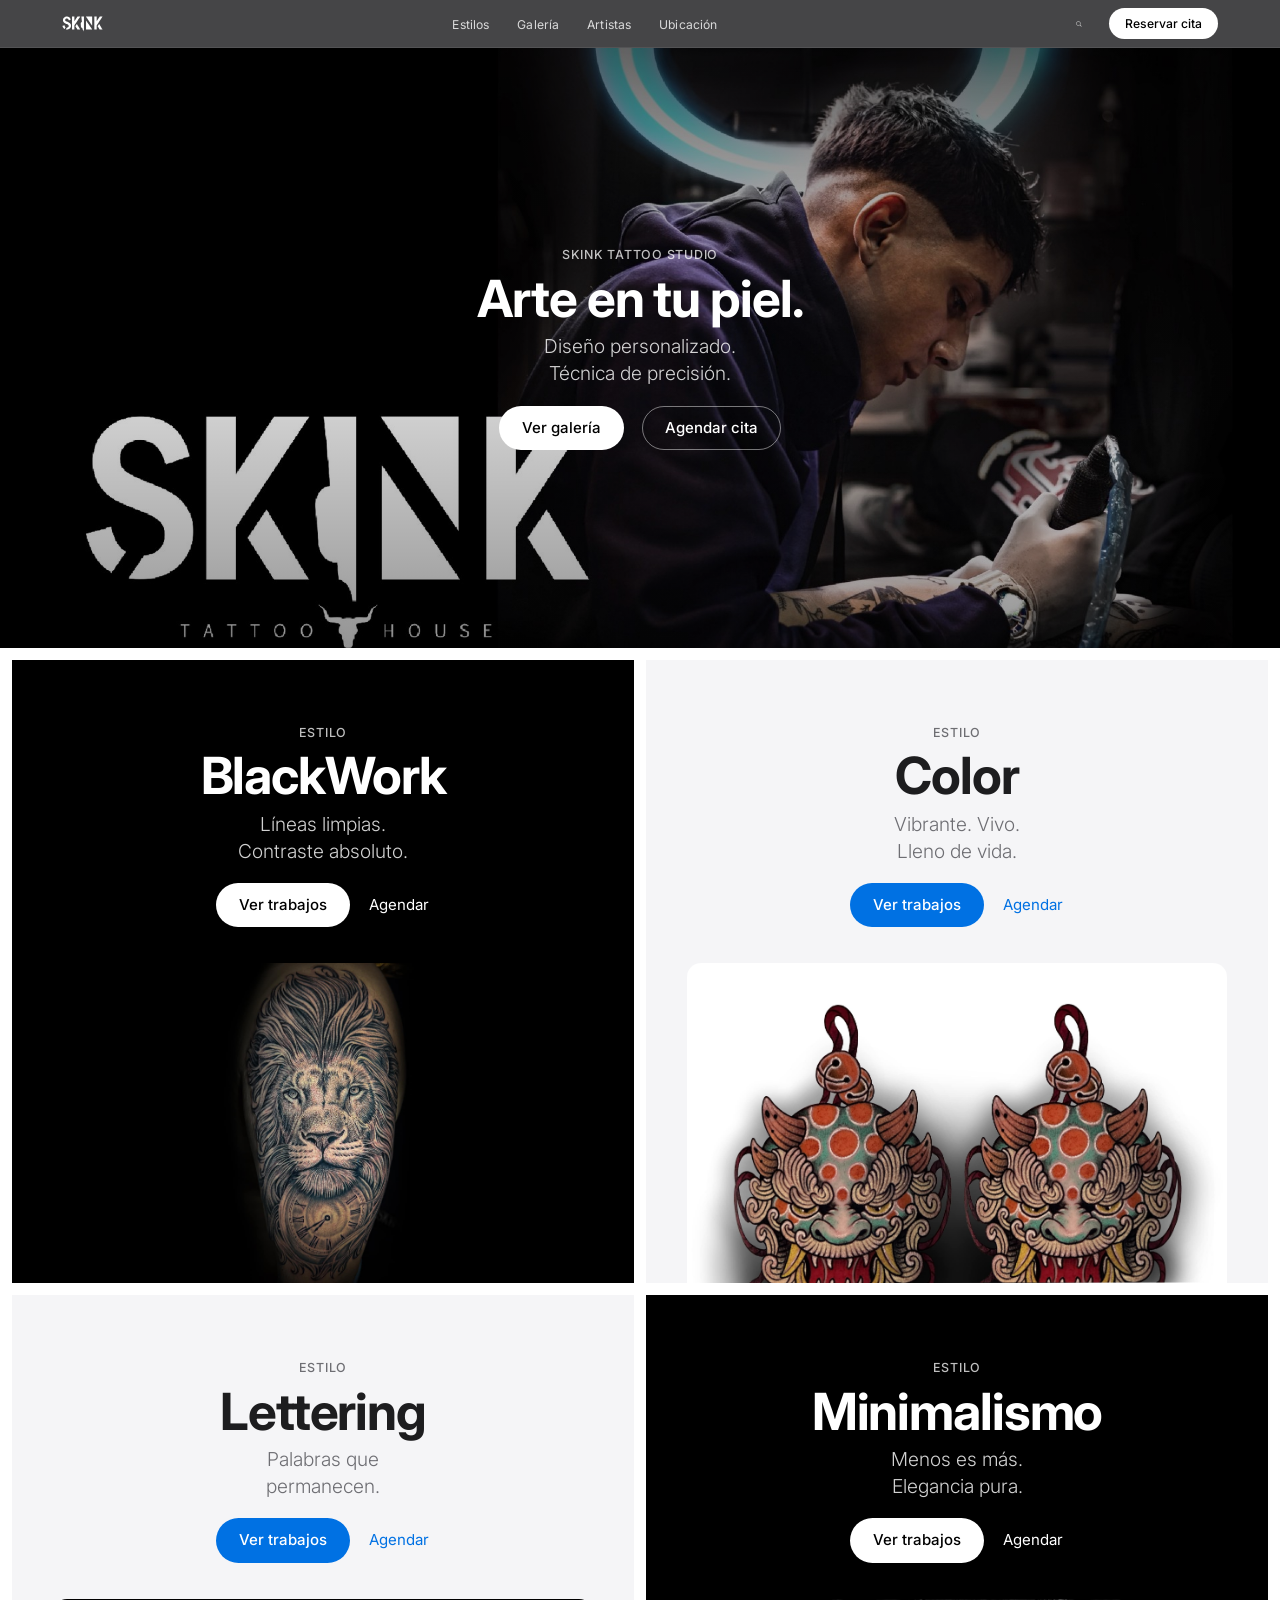
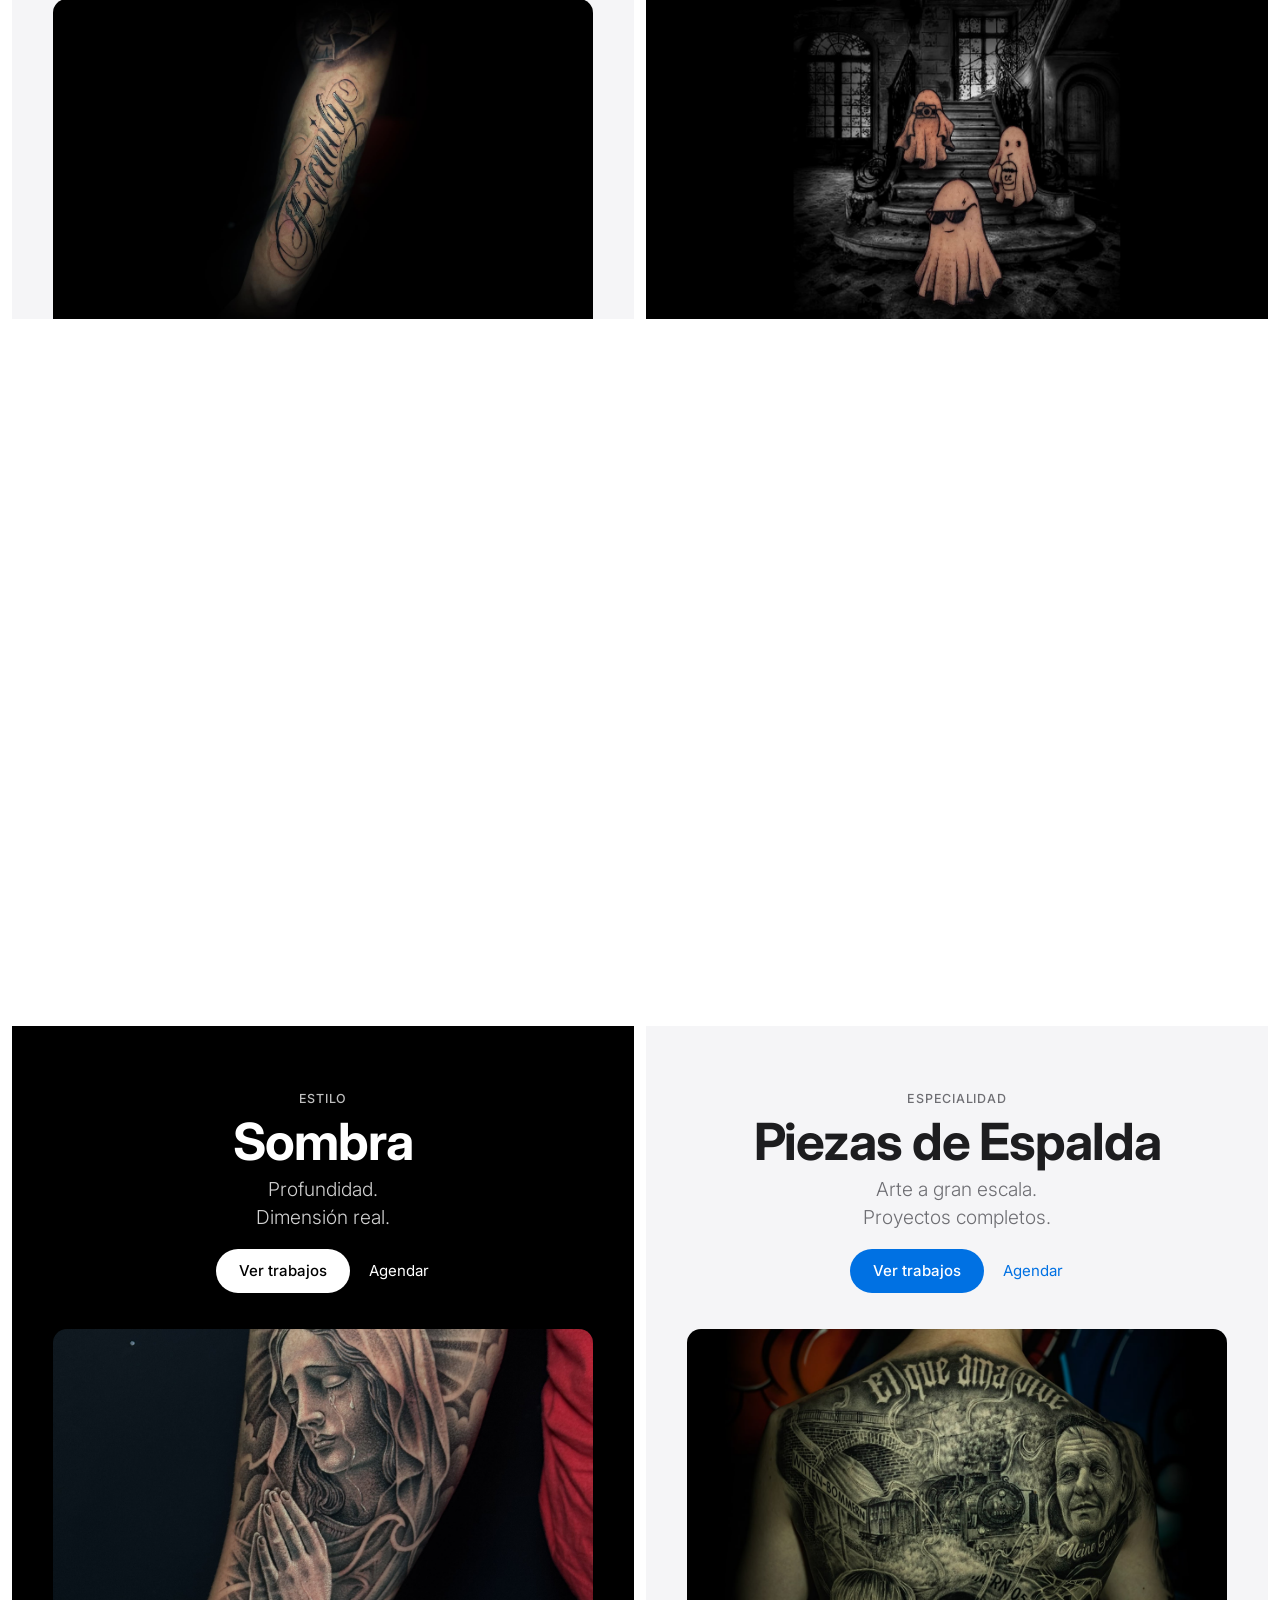
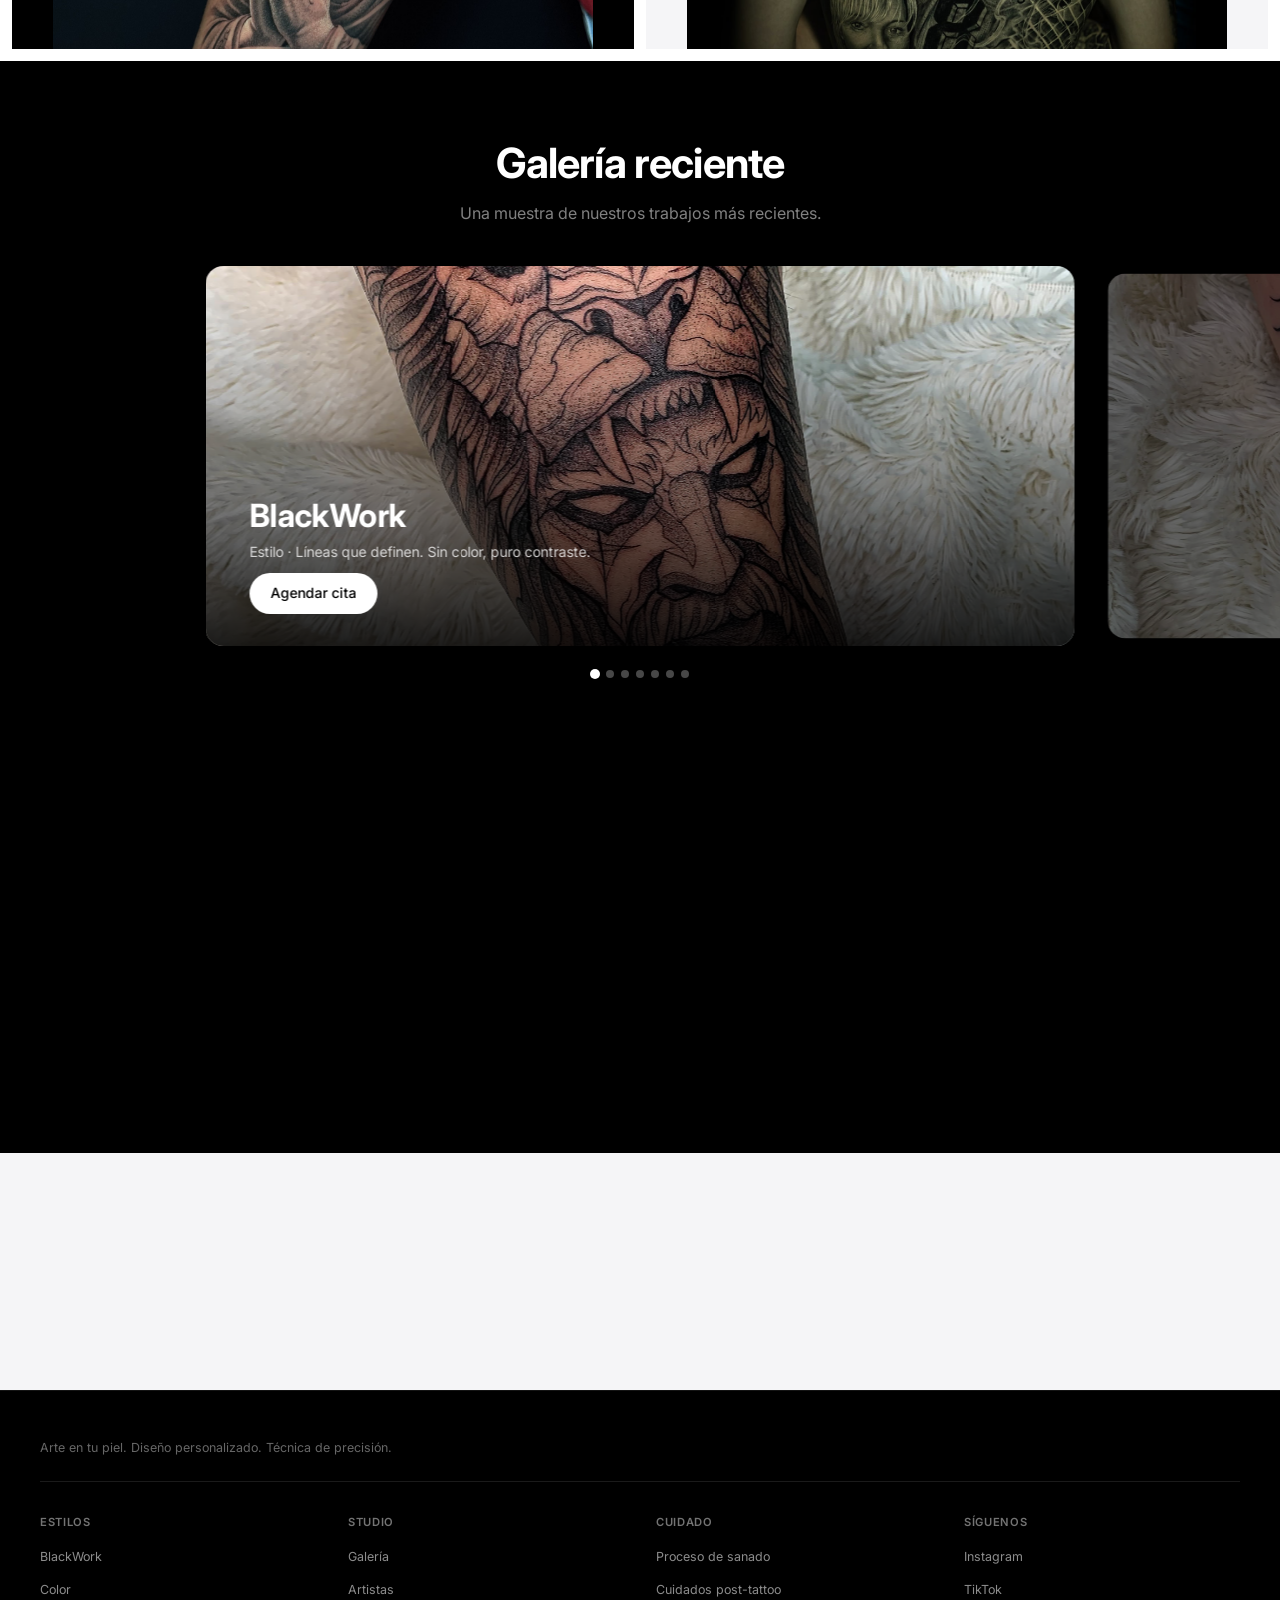
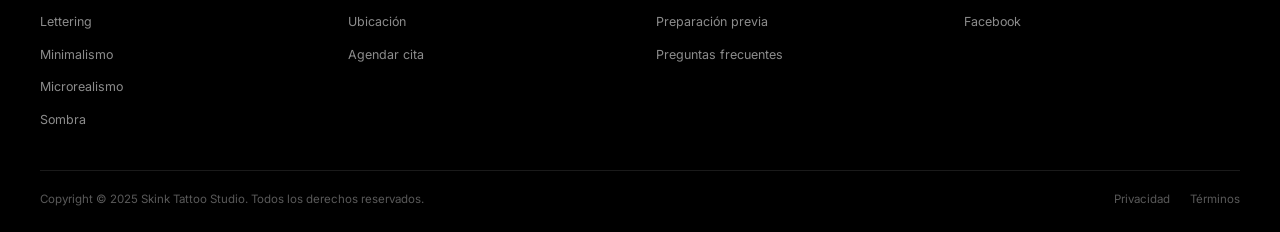
==== index.html @ 7a6cd3a2 "a" ====
<!DOCTYPE html>
<html lang="es">

<head>
  <meta charset="UTF-8">
  <meta name="viewport" content="width=device-width, initial-scale=1.0">
  <title>Skink Tattoo Studio</title>
  <link rel="stylesheet" href="styles.css">
  <link rel="preconnect" href="https://fonts.googleapis.com">
  <link rel="preconnect" href="https://fonts.gstatic.com" crossorigin>
  <link href="https://fonts.googleapis.com/css2?family=Inter:wght@300;400;500;600;700&display=swap" rel="stylesheet">
  <script src="https://identity.netlify.com/v1/netlify-identity-widget.js"></script>
</head>

<body>

  <!-- NAVBAR -->
  <nav class="navbar" id="navbar">
    <div class="nav-container">
      <a href="#" class="nav-logo">
        <img src="../resources/icons/skink-logo-nav-bar.svg" alt="Skink" class="logo-svg">
      </a>
      <ul class="nav-links">
        <li><a href="#estilos">Estilos</a></li>
        <li><a href="#galeria">Galería</a></li>
        <li><a href="#artistas">Artistas</a></li>
        <li><a href="#contacto">Ubicación</a></li>
      </ul>
      <div class="nav-actions">
        <button class="nav-icon-btn" aria-label="Buscar">
          <img src="../resources/icons/search.svg" alt="" class="nav-icon">
        </button>
        <a href="#reservar" class="nav-cta-btn">Reservar cita</a>
      </div>
      <button class="hamburger" id="hamburger" aria-label="Menú" aria-expanded="false">
        <span></span>
        <span></span>
        <span></span>
      </button>
    </div>
    <div class="nav-mobile" id="nav-mobile" aria-hidden="true">
      <ul>
        <li><a href="#estilos">Estilos</a></li>
        <li><a href="#galeria">Galería</a></li>
        <li><a href="#artistas">Artistas</a></li>
        <li><a href="#contacto">Ubicación</a></li>
        <li><a href="#reservar">Reservar cita</a></li>
      </ul>
    </div>
  </nav>

  <main>

    <!-- HERO -->
    <section class="card card--hero reveal-hero">
      <div class="card__bg" style="background-image: url('../resources/home/portada-principal-skink.jpg')"></div>
      <div class="card__overlay"></div>
      <div class="card__body card__body--center">
        <p class="eyebrow eyebrow--light">Skink Tattoo Studio</p>
        <h1 class="card__title card__title--light">Arte en tu piel.</h1>
        <p class="card__sub card__sub--light">Diseño personalizado.<br>Técnica de precisión.</p>
        <div class="card__ctas">
          <a href="#galeria" class="btn btn--white">Ver galería</a>
          <a href="#reservar" class="btn btn--outline-white">Agendar cita</a>
        </div>
      </div>
    </section>

    <!-- ESTILOS GRID -->
    <div class="grid" id="estilos">

      <!-- BlackWork — dark -->
      <article class="card card--half card--dark reveal">
        <div class="card__body">
          <p class="eyebrow eyebrow--light">Estilo</p>
          <h2 class="card__title card__title--light">BlackWork</h2>
          <p class="card__sub card__sub--light">Líneas limpias.<br>Contraste absoluto.</p>
          <div class="card__ctas">
            <a href="#galeria" class="btn btn--white">Ver trabajos</a>
            <a href="#reservar" class="btn btn--link-light">Agendar</a>
          </div>
        </div>
        <div class="card__img-wrap">
          <img src="../resources/fotos-principales-album/BlackWork.jpg" alt="Estilo BlackWork" loading="lazy">
        </div>
      </article>

      <!-- Color — light -->
      <article class="card card--half card--light reveal">
        <div class="card__body">
          <p class="eyebrow eyebrow--dark">Estilo</p>
          <h2 class="card__title card__title--dark">Color</h2>
          <p class="card__sub card__sub--dark">Vibrante. Vivo.<br>Lleno de vida.</p>
          <div class="card__ctas">
            <a href="#galeria" class="btn btn--blue">Ver trabajos</a>
            <a href="#reservar" class="btn btn--link-dark">Agendar</a>
          </div>
        </div>
        <div class="card__img-wrap">
          <img src="../resources/fotos-principales-album/Color.jpg" alt="Estilo Color" loading="lazy">
        </div>
      </article>

      <!-- Lettering — light -->
      <article class="card card--half card--light reveal">
        <div class="card__body">
          <p class="eyebrow eyebrow--dark">Estilo</p>
          <h2 class="card__title card__title--dark">Lettering</h2>
          <p class="card__sub card__sub--dark">Palabras que<br>permanecen.</p>
          <div class="card__ctas">
            <a href="#galeria" class="btn btn--blue">Ver trabajos</a>
            <a href="#reservar" class="btn btn--link-dark">Agendar</a>
          </div>
        </div>
        <div class="card__img-wrap">
          <img src="../resources/fotos-principales-album/Lettering.jpg" alt="Estilo Lettering" loading="lazy">
        </div>
      </article>

      <!-- Minimalismo — dark -->
      <article class="card card--half card--dark reveal">
        <div class="card__body">
          <p class="eyebrow eyebrow--light">Estilo</p>
          <h2 class="card__title card__title--light">Minimalismo</h2>
          <p class="card__sub card__sub--light">Menos es más.<br>Elegancia pura.</p>
          <div class="card__ctas">
            <a href="#galeria" class="btn btn--white">Ver trabajos</a>
            <a href="#reservar" class="btn btn--link-light">Agendar</a>
          </div>
        </div>
        <div class="card__img-wrap">
          <img src="../resources/fotos-principales-album/Minimalismo.jpg" alt="Estilo Minimalismo" loading="lazy">
        </div>
      </article>

      <!-- Microrealismo — full width dark -->
      <article class="card card--full card--dark reveal">
        <div class="card__body">
          <p class="eyebrow eyebrow--light">Estilo destacado</p>
          <h2 class="card__title card__title--light">Microrealismo</h2>
          <p class="card__sub card__sub--light">Detalle fotográfico.<br>A escala íntima.</p>
          <div class="card__ctas">
            <a href="#galeria" class="btn btn--white">Ver trabajos</a>
            <a href="#reservar" class="btn btn--link-light">Agendar</a>
          </div>
        </div>
        <div class="card__img-wrap card__img-wrap--wide">
          <img src="../resources/fotos-principales-album/Microrealismo.jpg" alt="Estilo Microrealismo" loading="lazy">
        </div>
      </article>

      <!-- Sombra — dark -->
      <article class="card card--half card--dark reveal">
        <div class="card__body">
          <p class="eyebrow eyebrow--light">Estilo</p>
          <h2 class="card__title card__title--light">Sombra</h2>
          <p class="card__sub card__sub--light">Profundidad.<br>Dimensión real.</p>
          <div class="card__ctas">
            <a href="#galeria" class="btn btn--white">Ver trabajos</a>
            <a href="#reservar" class="btn btn--link-light">Agendar</a>
          </div>
        </div>
        <div class="card__img-wrap">
          <img src="../resources/sombra/1.jpg" alt="Estilo Sombra" loading="lazy">
        </div>
      </article>

      <!-- Espalda — light -->
      <article class="card card--half card--light reveal">
        <div class="card__body">
          <p class="eyebrow eyebrow--dark">Especialidad</p>
          <h2 class="card__title card__title--dark">Piezas de Espalda</h2>
          <p class="card__sub card__sub--dark">Arte a gran escala.<br>Proyectos completos.</p>
          <div class="card__ctas">
            <a href="#galeria" class="btn btn--blue">Ver trabajos</a>
            <a href="#reservar" class="btn btn--link-dark">Agendar</a>
          </div>
        </div>
        <div class="card__img-wrap">
          <img src="../resources/fotos-principales-album/Espalda.jpg" alt="Piezas de espalda" loading="lazy">
        </div>
      </article>

    </div>

    <!-- GALERÍA CAROUSEL -->
    <section class="tpg" id="galeria">
      <div class="tpg__header reveal">
        <h2>Galería reciente</h2>
        <p>Una muestra de nuestros trabajos más recientes.</p>
      </div>
      <div class="tpg__wrapper">
        <div class="tpg__track" id="tpg-track">

          <div class="tpg__slide">
            <img src="../resources/blackwork/1.jpg" alt="BlackWork" loading="lazy">
            <div class="tpg__info">
              <p class="tpg__label">BlackWork</p>
              <span class="tpg__tag">Estilo · Líneas que definen. Sin color, puro contraste.</span>
              <a href="#reservar" class="btn btn--white">Agendar cita</a>
            </div>
          </div>

          <div class="tpg__slide">
            <img src="../resources/color/3.jpg" alt="Color" loading="lazy">
            <div class="tpg__info">
              <p class="tpg__label">Color</p>
              <span class="tpg__tag">Estilo · El color que lleva tu historia. Vibrante y duradero.</span>
              <a href="#reservar" class="btn btn--white">Agendar cita</a>
            </div>
          </div>

          <div class="tpg__slide">
            <img src="../resources/microrealismo/2.jpg" alt="Microrealismo" loading="lazy">
            <div class="tpg__info">
              <p class="tpg__label">Microrealismo</p>
              <span class="tpg__tag">Técnica · Detalle fotográfico permanente en tu piel.</span>
              <a href="#reservar" class="btn btn--white">Agendar cita</a>
            </div>
          </div>

          <div class="tpg__slide">
            <img src="../resources/lettering/2.jpg" alt="Lettering" loading="lazy">
            <div class="tpg__info">
              <p class="tpg__label">Lettering</p>
              <span class="tpg__tag">Estilo · Las palabras que quieres llevar contigo.</span>
              <a href="#reservar" class="btn btn--white">Agendar cita</a>
            </div>
          </div>

          <div class="tpg__slide">
            <img src="../resources/minimalismo/3.jpg" alt="Minimalismo" loading="lazy">
            <div class="tpg__info">
              <p class="tpg__label">Minimalismo</p>
              <span class="tpg__tag">Estilo · Menos es más. Elegancia en cada trazo.</span>
              <a href="#reservar" class="btn btn--white">Agendar cita</a>
            </div>
          </div>

          <div class="tpg__slide">
            <img src="../resources/sombra/2.jpg" alt="Sombra" loading="lazy">
            <div class="tpg__info">
              <p class="tpg__label">Sombra</p>
              <span class="tpg__tag">Técnica · Profundidad y dimensión en cada pieza.</span>
              <a href="#reservar" class="btn btn--white">Agendar cita</a>
            </div>
          </div>

          <div class="tpg__slide">
            <img src="../resources/espalda/1.jpg" alt="Pieza de Espalda" loading="lazy">
            <div class="tpg__info">
              <p class="tpg__label">Piezas de Espalda</p>
              <span class="tpg__tag">Gran formato · Arte que transforma. Proyectos completos.</span>
              <a href="#reservar" class="btn btn--white">Agendar cita</a>
            </div>
          </div>

        </div>
      </div>
      <div class="tpg__dots" id="tpg-dots"></div>
    </section>

    <!-- CTA RESERVAR -->
    <section class="cta-banner" id="reservar">
      <div class="cta-banner__content reveal">
        <h2>¿Listo para tu próximo tattoo?</h2>
        <p>Agenda tu consulta gratuita. Te asesoramos en el diseño y te damos un presupuesto sin compromiso.</p>
        <a href="#contacto" class="btn btn--white btn--lg">Agendar cita ahora</a>
      </div>
    </section>

    <!-- CONTACTO -->
    <section class="contact" id="contacto">
      <div class="contact__grid reveal">
        <div class="contact__item">
          <h3>Ubicación</h3>
          <p>Calle 10 # 30-72 Local 102<br>Cali, Colombia</p>
        </div>
        <div class="contact__item">
          <h3>Horario</h3>
          <p>Lunes a Sábado<br>10:00 am – 8:00 pm</p>
        </div>
        <div class="contact__item">
          <h3>Contacto</h3>
          <p>310 402 3043<br>skinktattohouse19@gmail.com</p>
        </div>
      </div>
    </section>

  </main>

  <!-- FOOTER -->
  <footer class="footer">
    <div class="footer__inner">
      <p class="footer__tagline">Arte en tu piel. Diseño personalizado. Técnica de precisión.</p>
      <div class="footer__cols">
        <div class="footer__col">
          <h4>Estilos</h4>
          <ul>
            <li><a href="#estilos">BlackWork</a></li>
            <li><a href="#estilos">Color</a></li>
            <li><a href="#estilos">Lettering</a></li>
            <li><a href="#estilos">Minimalismo</a></li>
            <li><a href="#estilos">Microrealismo</a></li>
            <li><a href="#estilos">Sombra</a></li>
          </ul>
        </div>
        <div class="footer__col">
          <h4>Studio</h4>
          <ul>
            <li><a href="#galeria">Galería</a></li>
            <li><a href="#artistas">Artistas</a></li>
            <li><a href="#contacto">Ubicación</a></li>
            <li><a href="#reservar">Agendar cita</a></li>
          </ul>
        </div>
        <div class="footer__col">
          <h4>Cuidado</h4>
          <ul>
            <li><a href="#">Proceso de sanado</a></li>
            <li><a href="#">Cuidados post-tattoo</a></li>
            <li><a href="#">Preparación previa</a></li>
            <li><a href="#">Preguntas frecuentes</a></li>
          </ul>
        </div>
        <div class="footer__col">
          <h4>Síguenos</h4>
          <ul>
            <li><a href="#">Instagram</a></li>
            <li><a href="#">TikTok</a></li>
            <li><a href="#">Facebook</a></li>
          </ul>
        </div>
      </div>
      <div class="footer__bottom">
        <p>Copyright © 2025 Skink Tattoo Studio. Todos los derechos reservados.</p>
        <div class="footer__legal">
          <a href="#">Privacidad</a>
          <a href="#">Términos</a>
        </div>
      </div>
    </div>
  </footer>

  <script src="script.js"></script>

  <script>
    if (window.netlifyIdentity) {
      window.netlifyIdentity.on("init", user => {
        if (!user) {
          window.netlifyIdentity.on("login", () => {
            document.location.href = "/admin/";
          });
        }
      });
    }
  </script>
</body>

</html>
---- styles.css ----
/* =========================================
   CSS Variables
   ========================================= */
:root {
  --c-black:      #000000;
  --c-dark:       #1d1d1f;
  --c-mid:        #6e6e73;
  --c-surface:    #f5f5f7;
  --c-white:      #ffffff;
  --c-blue:       #0071e3;
  --c-blue-hover: #0077ed;

  --font: 'Inter', -apple-system, BlinkMacSystemFont, 'Segoe UI', sans-serif;
  --nav-h: 48px;
  --ease: 0.3s ease;
  --gap: 12px;
}

/* =========================================
   Reset & Base
   ========================================= */
*, *::before, *::after { box-sizing: border-box; margin: 0; padding: 0; }

html { scroll-behavior: smooth; }

body {
  font-family: var(--font);
  background: var(--c-white);
  color: var(--c-dark);
  line-height: 1.47059;
  overflow-x: hidden;
}

img { display: block; max-width: 100%; height: auto; }
a   { text-decoration: none; color: inherit; }
ul  { list-style: none; }

/* =========================================
   Navbar
   ========================================= */
.navbar {
  position: sticky;
  top: 0;
  z-index: 200;
  height: var(--nav-h);
  background: rgba(29, 29, 31, 0.82);
  backdrop-filter: saturate(180%) blur(20px);
  -webkit-backdrop-filter: saturate(180%) blur(20px);
  border-bottom: 1px solid rgba(255, 255, 255, 0.08);
  transition: background var(--ease);
}

.navbar.scrolled {
  background: rgba(29, 29, 31, 0.96);
}

.nav-container {
  max-width: 1200px;
  height: 100%;
  margin: 0 auto;
  padding: 0 22px;
  display: flex;
  align-items: center;
  gap: 24px;
}

/* Logo */
.nav-logo { flex-shrink: 0; }

.logo-svg {
  height: 20px;
  width: auto;
  filter: brightness(0) invert(1);
}

/* Desktop links */
.nav-links {
  display: flex;
  align-items: center;
  gap: 28px;
  flex: 1;
  justify-content: center;
}

.nav-links a {
  font-size: 0.76rem;
  color: rgba(255, 255, 255, 0.8);
  letter-spacing: 0.01em;
  transition: color var(--ease);
}

.nav-links a:hover { color: var(--c-white); }

/* Right actions */
.nav-actions {
  display: flex;
  align-items: center;
  gap: 18px;
  flex-shrink: 0;
}

.nav-icon-btn {
  background: none;
  border: none;
  cursor: pointer;
  padding: 4px;
  line-height: 0;
}

.nav-icon {
  height: 16px;
  width: 16px;
  filter: brightness(0) invert(1);
  opacity: 0.8;
  transition: opacity var(--ease);
}

.nav-icon-btn:hover .nav-icon { opacity: 1; }

.nav-cta-btn {
  background: var(--c-white);
  color: var(--c-black);
  font-size: 0.76rem;
  font-weight: 500;
  padding: 7px 16px;
  border-radius: 980px;
  transition: background var(--ease);
}

.nav-cta-btn:hover { background: rgba(255, 255, 255, 0.85); }

/* Hamburger */
.hamburger {
  display: none;
  flex-direction: column;
  justify-content: center;
  gap: 5px;
  background: none;
  border: none;
  cursor: pointer;
  padding: 6px;
  margin-left: auto;
}

.hamburger span {
  display: block;
  width: 22px;
  height: 1.5px;
  background: var(--c-white);
  border-radius: 2px;
  transition: var(--ease);
}

.hamburger.is-open span:nth-child(1) { transform: translateY(6.5px) rotate(45deg); }
.hamburger.is-open span:nth-child(2) { opacity: 0; transform: scaleX(0); }
.hamburger.is-open span:nth-child(3) { transform: translateY(-6.5px) rotate(-45deg); }

/* Mobile menu */
.nav-mobile {
  display: none;
  background: rgba(22, 22, 23, 0.97);
  border-top: 1px solid rgba(255, 255, 255, 0.08);
}

.nav-mobile.is-open { display: block; }

.nav-mobile ul { padding: 4px 22px 16px; }

.nav-mobile a {
  display: block;
  color: rgba(255, 255, 255, 0.85);
  font-size: 1rem;
  padding: 13px 0;
  border-bottom: 1px solid rgba(255, 255, 255, 0.07);
  transition: color var(--ease);
}

.nav-mobile li:last-child a { border-bottom: none; }
.nav-mobile a:hover { color: var(--c-white); }

/* =========================================
   Buttons
   ========================================= */
.btn {
  display: inline-block;
  font-size: 0.94rem;
  font-weight: 500;
  border-radius: 980px;
  padding: 10px 22px;
  transition: background var(--ease), color var(--ease), border-color var(--ease);
  cursor: pointer;
  border: 1px solid transparent;
}

.btn--white {
  background: var(--c-white);
  color: var(--c-black);
}
.btn--white:hover { background: rgba(255, 255, 255, 0.86); }

.btn--outline-white {
  background: transparent;
  color: var(--c-white);
  border-color: rgba(255, 255, 255, 0.45);
}
.btn--outline-white:hover { border-color: var(--c-white); }

.btn--blue {
  background: var(--c-blue);
  color: var(--c-white);
}
.btn--blue:hover { background: var(--c-blue-hover); }

.btn--link-light {
  background: transparent;
  color: var(--c-white);
  padding-left: 0;
  padding-right: 0;
  font-weight: 400;
}
.btn--link-light:hover { text-decoration: underline; }

.btn--link-dark {
  background: transparent;
  color: var(--c-blue);
  padding-left: 0;
  padding-right: 0;
  font-weight: 400;
}
.btn--link-dark:hover { text-decoration: underline; }

.btn--lg {
  font-size: 1.05rem;
  padding: 14px 32px;
}

/* =========================================
   Cards — shared
   ========================================= */
.card {
  position: relative;
  overflow: hidden;
  display: flex;
  flex-direction: column;
  align-items: center;
  text-align: center;
  padding: 64px 24px 0;
  min-height: 500px;
}

/* Backgrounds */
.card--dark  { background: var(--c-black); }
.card--light { background: var(--c-surface); }

/* Grid spans */
.card--full { grid-column: 1 / -1; }

/* Hero specific */
.card--hero {
  min-height: 600px;
  justify-content: center;
  padding-bottom: 64px;
}

.card__bg {
  position: absolute;
  inset: 0;
  background-size: cover;
  background-position: center;
  background-repeat: no-repeat;
}

.card__overlay {
  position: absolute;
  inset: 0;
  background: linear-gradient(to bottom, rgba(0,0,0,0.38) 0%, rgba(0,0,0,0.18) 60%, rgba(0,0,0,0.42) 100%);
}

/* Card body */
.card__body {
  position: relative;
  z-index: 1;
  display: flex;
  flex-direction: column;
  align-items: center;
  gap: 6px;
}

.card__body--center { justify-content: center; }

/* Typography inside cards */
.eyebrow {
  font-size: 0.78rem;
  font-weight: 500;
  letter-spacing: 0.06em;
  text-transform: uppercase;
}
.eyebrow--light { color: rgba(255, 255, 255, 0.75); }
.eyebrow--dark  { color: var(--c-mid); }

.card__title {
  font-size: clamp(2rem, 4.5vw, 3.2rem);
  font-weight: 700;
  line-height: 1.06;
  letter-spacing: -0.022em;
}
.card__title--light { color: var(--c-white); }
.card__title--dark  { color: var(--c-dark); }

.card__sub {
  font-size: clamp(0.95rem, 1.8vw, 1.2rem);
  font-weight: 300;
  line-height: 1.42;
  margin-top: 2px;
}
.card__sub--light { color: rgba(255, 255, 255, 0.82); }
.card__sub--dark  { color: var(--c-mid); }

.card__ctas {
  display: flex;
  flex-wrap: wrap;
  gap: 18px;
  align-items: center;
  justify-content: center;
  margin-top: 12px;
}

/* Card image */
.card__img-wrap {
  position: relative;
  z-index: 1;
  margin-top: 36px;
  width: 100%;
  max-width: 540px;
}

.card__img-wrap img {
  width: 100%;
  height: 320px;
  object-fit: cover;
  border-radius: 14px 14px 0 0;
}

.card__img-wrap--wide {
  max-width: 700px;
}

.card__img-wrap--wide img {
  height: 380px;
}

/* =========================================
   Estilos Grid
   ========================================= */
.grid {
  display: grid;
  grid-template-columns: 1fr 1fr;
  gap: var(--gap);
  padding: var(--gap);
  background: var(--c-white);
}

/* =========================================
   TPG — TV-Plus-style Gallery Carousel
   ========================================= */
.tpg {
  background: var(--c-black);
  padding: 72px 0 48px;
}

.tpg__header {
  text-align: center;
  margin-bottom: 40px;
  padding: 0 24px;
}

.tpg__header h2 {
  font-size: clamp(1.7rem, 3.5vw, 2.6rem);
  font-weight: 700;
  letter-spacing: -0.02em;
  color: var(--c-white);
}

.tpg__header p {
  font-size: 1rem;
  color: rgba(255, 255, 255, 0.5);
  margin-top: 8px;
}

.tpg__wrapper {
  overflow: hidden;
  position: relative;
  cursor: grab;
  user-select: none;
}

.tpg__wrapper:active { cursor: grabbing; }

.tpg__track {
  display: flex;
  gap: 16px;
  transition: transform 0.55s cubic-bezier(0.4, 0, 0.2, 1);
  will-change: transform;
}

.tpg__slide {
  position: relative;
  min-width: 58%;
  max-height: 380px;
  flex-shrink: 0;
  border-radius: 18px;
  overflow: hidden;
  aspect-ratio: 16 / 7;
  opacity: 0.4;
  transform: scale(0.96);
  transition: opacity 0.55s ease, transform 0.55s ease;
  cursor: pointer;
}

.tpg__slide.is-active {
  opacity: 1;
  transform: scale(1);
  cursor: default;
}

.tpg__slide img {
  width: 100%;
  height: 100%;
  object-fit: cover;
  display: block;
  pointer-events: none;
}

.tpg__info {
  position: absolute;
  inset: 0;
  padding: 32px 44px;
  background: linear-gradient(
    to top,
    rgba(0, 0, 0, 0.88) 0%,
    rgba(0, 0, 0, 0.45) 45%,
    transparent 100%
  );
  display: flex;
  flex-direction: column;
  justify-content: flex-end;
  gap: 8px;
  opacity: 0;
  transition: opacity 0.4s ease;
}

.tpg__slide.is-active .tpg__info { opacity: 1; }

.tpg__label {
  font-size: clamp(1.4rem, 3vw, 2rem);
  font-weight: 700;
  color: var(--c-white);
  letter-spacing: -0.02em;
  line-height: 1.1;
}

.tpg__tag {
  font-size: 0.88rem;
  color: rgba(255, 255, 255, 0.78);
  line-height: 1.4;
  max-width: 520px;
}

.tpg__info .btn {
  align-self: flex-start;
  margin-top: 4px;
  font-size: 0.88rem;
  padding: 9px 20px;
}

/* Dots */
.tpg__dots {
  display: flex;
  justify-content: center;
  gap: 7px;
  margin-top: 24px;
}

.tpg__dot {
  width: 8px;
  height: 8px;
  border-radius: 50%;
  background: rgba(255, 255, 255, 0.28);
  border: none;
  cursor: pointer;
  padding: 0;
  transition: background 0.3s ease, transform 0.3s ease;
}

.tpg__dot.is-active {
  background: var(--c-white);
  transform: scale(1.25);
}

@media (max-width: 768px) {
  .tpg__slide {
    min-width: 80%;
    max-height: none;
    aspect-ratio: 4 / 3;
    border-radius: 12px;
  }

  .tpg__info { padding: 20px 24px; }

  .tpg__tag { display: none; }
}

/* =========================================
   CTA Banner
   ========================================= */
.cta-banner {
  background: var(--c-black);
  padding: 100px 24px;
  text-align: center;
}

.cta-banner__content h2 {
  font-size: clamp(1.9rem, 3.8vw, 3rem);
  font-weight: 700;
  letter-spacing: -0.022em;
  color: var(--c-white);
}

.cta-banner__content p {
  font-size: 1.05rem;
  font-weight: 300;
  color: rgba(255, 255, 255, 0.65);
  max-width: 480px;
  margin: 16px auto 32px;
  line-height: 1.6;
}

/* =========================================
   Contact
   ========================================= */
.contact {
  background: var(--c-surface);
  padding: 80px 24px;
}

.contact__grid {
  display: grid;
  grid-template-columns: repeat(3, 1fr);
  gap: 40px;
  max-width: 900px;
  margin: 0 auto;
  text-align: center;
}

.contact__item h3 {
  font-size: 0.9rem;
  font-weight: 600;
  margin-bottom: 8px;
  color: var(--c-dark);
}

.contact__item p {
  font-size: 0.9rem;
  color: var(--c-mid);
  line-height: 1.65;
}

/* =========================================
   Footer
   ========================================= */
.footer {
  background: var(--c-black);
  padding: 48px 24px 24px;
  border-top: 1px solid rgba(255, 255, 255, 0.08);
}

.footer__inner {
  max-width: 1200px;
  margin: 0 auto;
}

.footer__tagline {
  font-size: 0.78rem;
  color: rgba(255, 255, 255, 0.4);
  padding-bottom: 24px;
  border-bottom: 1px solid rgba(255, 255, 255, 0.1);
  margin-bottom: 32px;
}

.footer__cols {
  display: grid;
  grid-template-columns: repeat(4, 1fr);
  gap: 32px;
  margin-bottom: 40px;
}

.footer__col h4 {
  font-size: 0.7rem;
  font-weight: 600;
  text-transform: uppercase;
  letter-spacing: 0.06em;
  color: rgba(255, 255, 255, 0.45);
  margin-bottom: 14px;
}

.footer__col ul { display: flex; flex-direction: column; gap: 9px; }

.footer__col a {
  font-size: 0.78rem;
  color: rgba(255, 255, 255, 0.55);
  transition: color var(--ease);
}

.footer__col a:hover { color: var(--c-white); }

.footer__bottom {
  display: flex;
  justify-content: space-between;
  align-items: center;
  flex-wrap: wrap;
  gap: 12px;
  border-top: 1px solid rgba(255, 255, 255, 0.1);
  padding-top: 20px;
}

.footer__bottom p {
  font-size: 0.72rem;
  color: rgba(255, 255, 255, 0.35);
}

.footer__legal { display: flex; gap: 20px; }

.footer__legal a {
  font-size: 0.72rem;
  color: rgba(255, 255, 255, 0.35);
  transition: color var(--ease);
}

.footer__legal a:hover { color: rgba(255, 255, 255, 0.65); }

/* =========================================
   Scroll reveal
   ========================================= */
.reveal {
  opacity: 0;
  transform: translateY(24px);
  transition: opacity 0.65s ease, transform 0.65s ease;
}

.reveal.is-visible {
  opacity: 1;
  transform: translateY(0);
}

.reveal-hero {
  opacity: 0;
  animation: fadeIn 0.9s ease forwards;
}

@keyframes fadeIn {
  to { opacity: 1; }
}

/* =========================================
   Responsive
   ========================================= */
@media (max-width: 900px) {
  .nav-links,
  .nav-actions { display: none; }

  .hamburger { display: flex; }

  .gallery__grid { grid-template-columns: repeat(2, 1fr); }

  .footer__cols { grid-template-columns: repeat(2, 1fr); }
}

@media (max-width: 768px) {
  .grid {
    grid-template-columns: 1fr;
    gap: 8px;
    padding: 8px;
  }

  .card--full,
  .card--half { grid-column: 1; }

  .contact__grid { grid-template-columns: 1fr; gap: 28px; }
}

@media (max-width: 480px) {
  .card { padding: 48px 16px 0; }

  .card--hero { padding: 48px 16px; }

  .gallery__grid { grid-template-columns: 1fr; }

  .footer__cols { grid-template-columns: 1fr; }

  .footer__bottom { flex-direction: column; align-items: flex-start; }
}
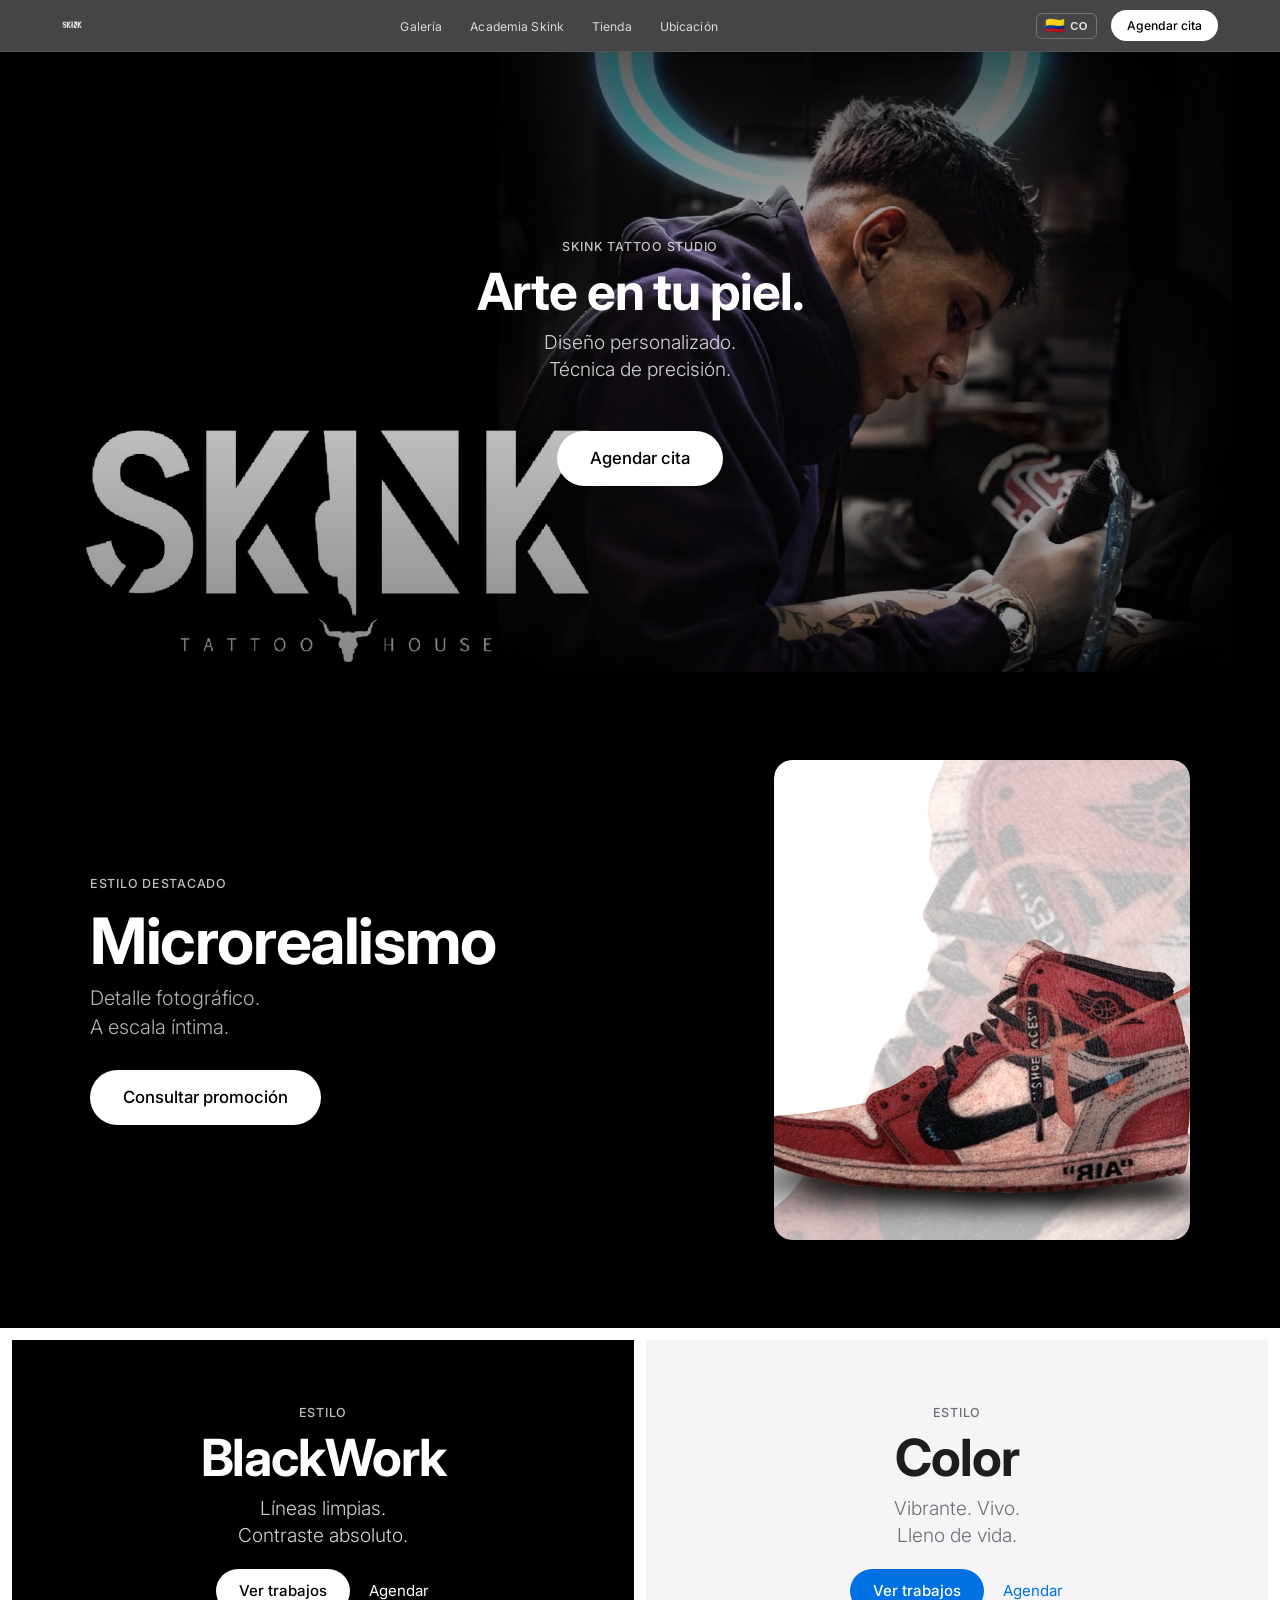
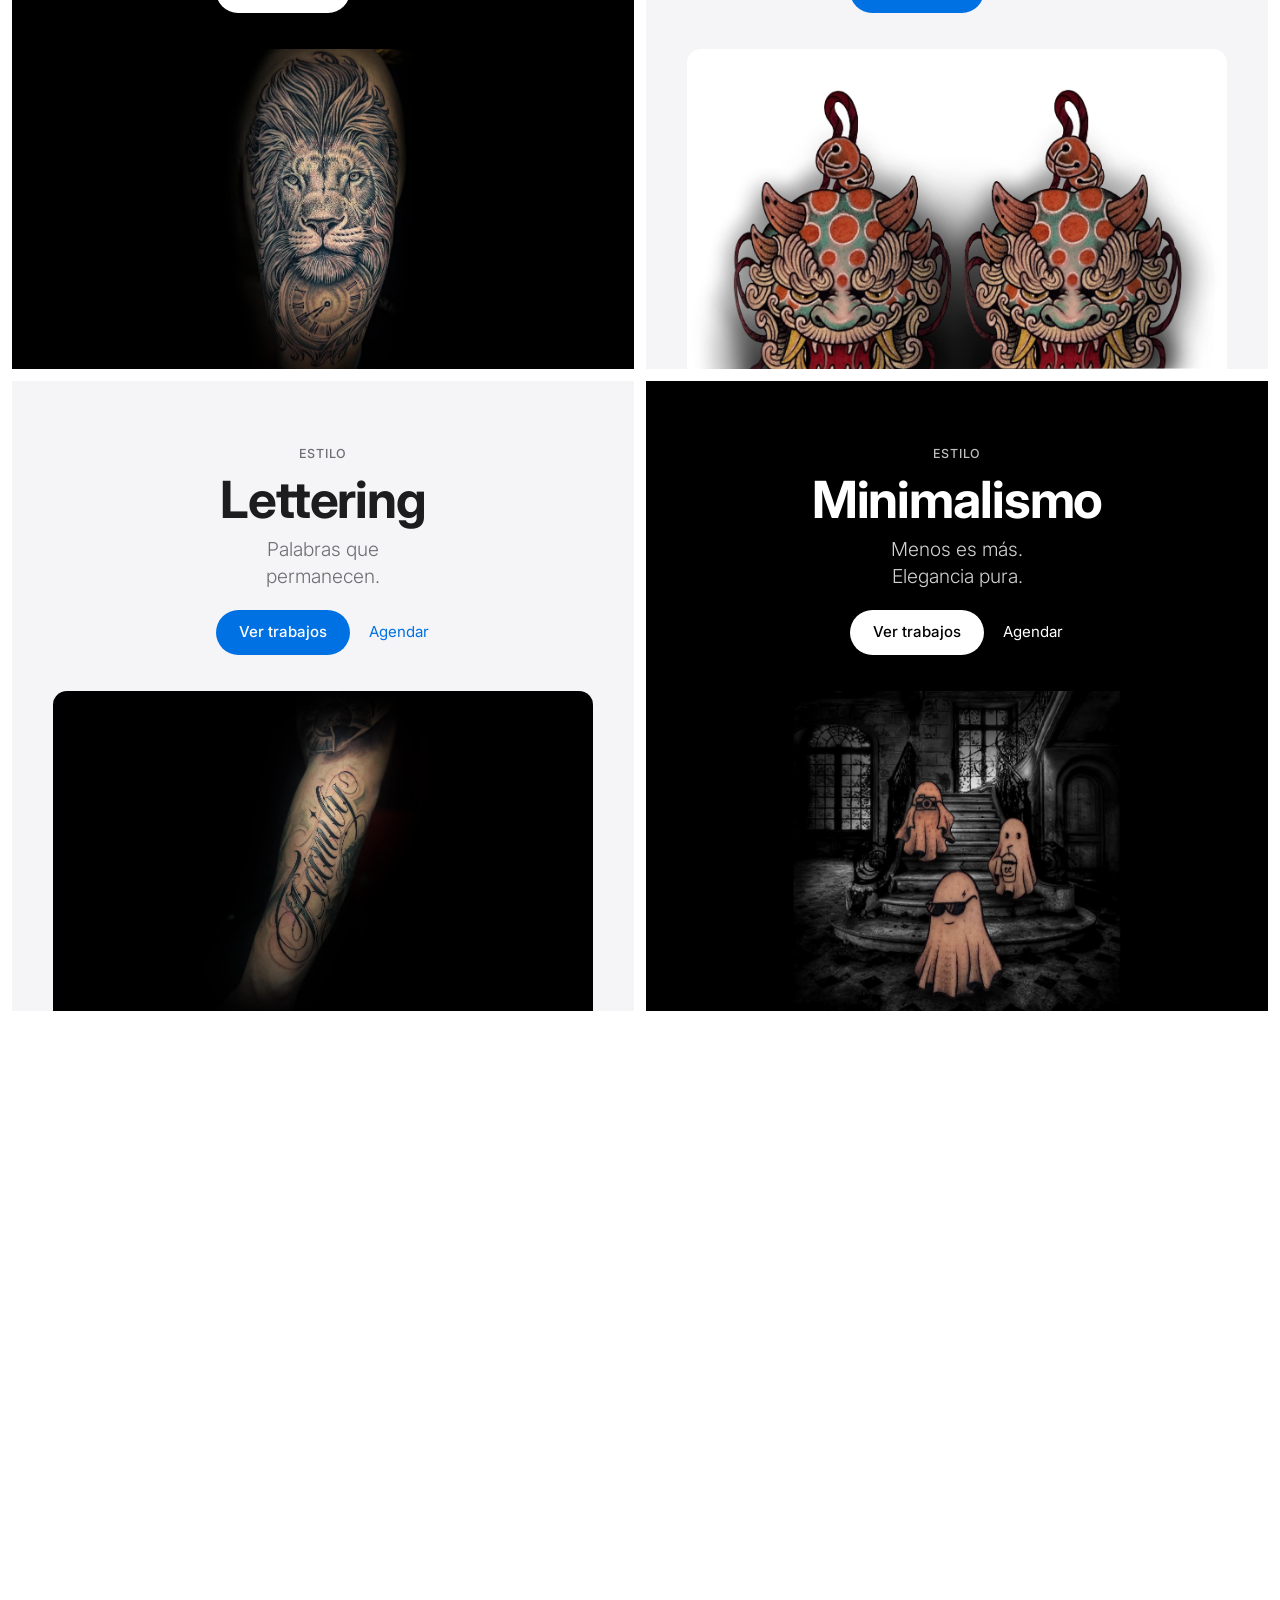
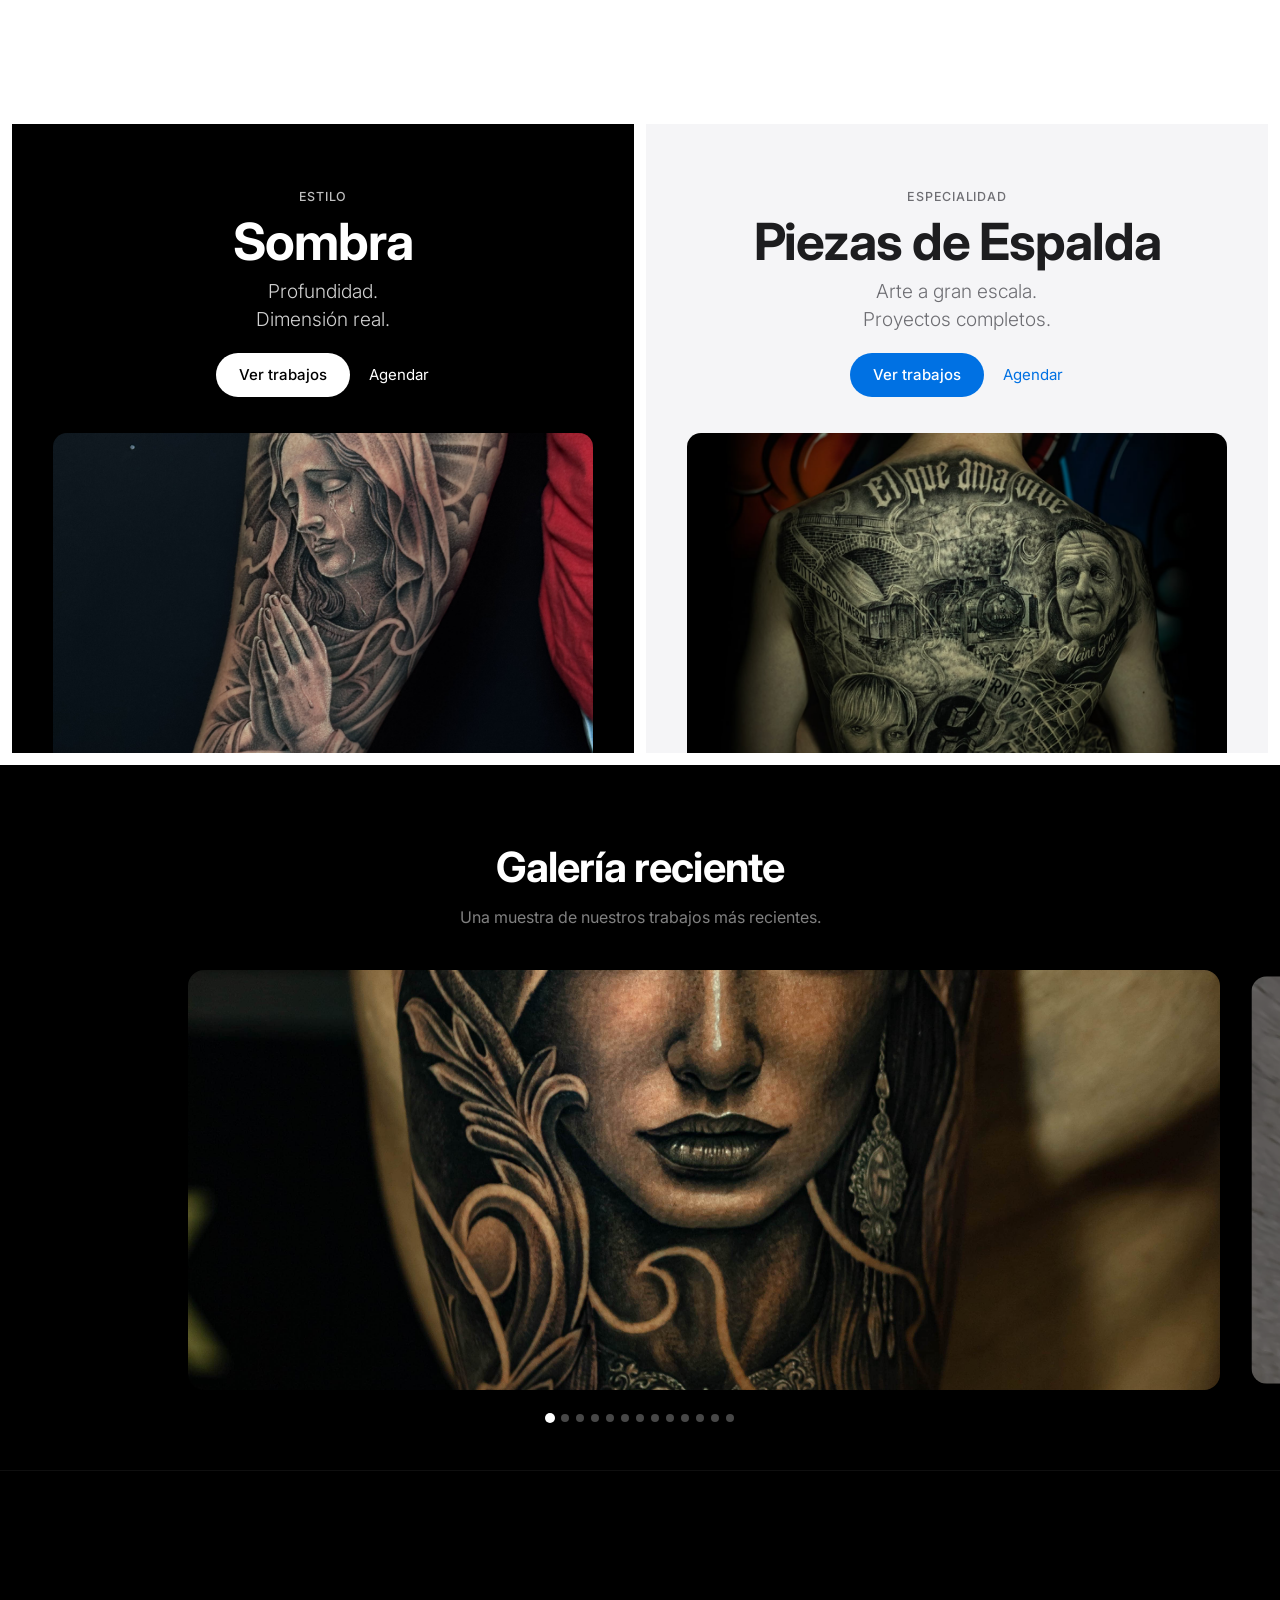
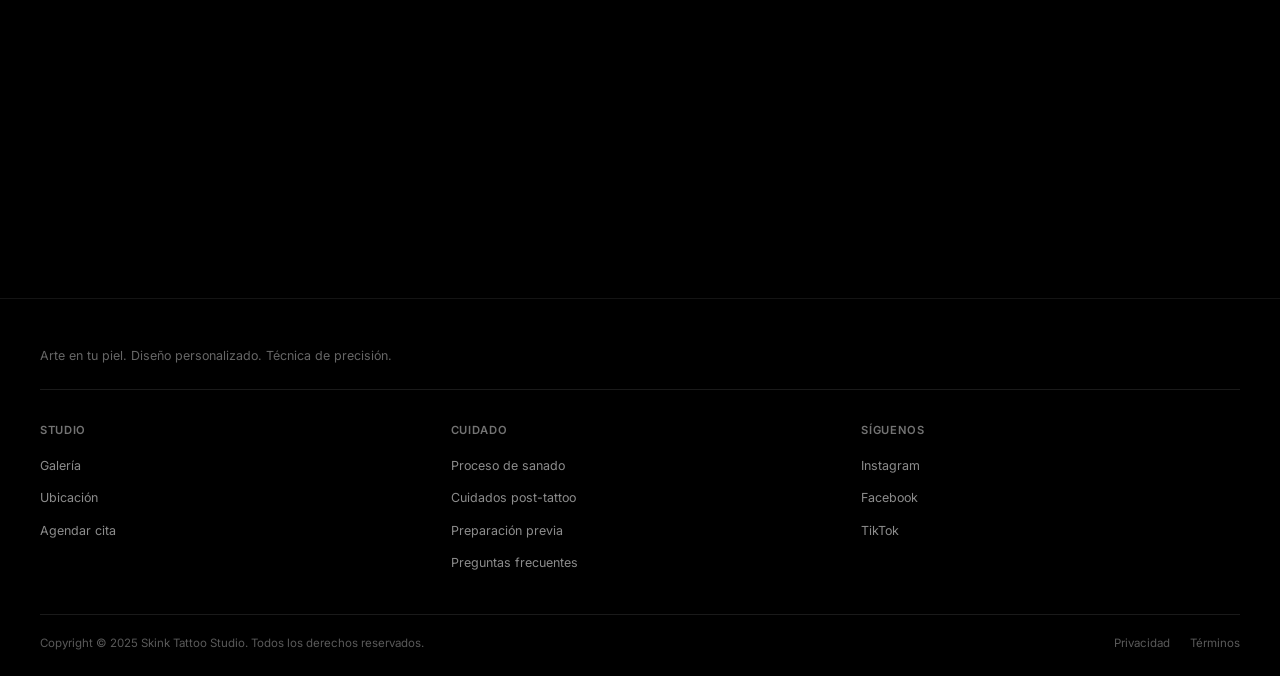
==== commit 0a039561: "Refactor code structure for improved readability and maintainability" ====
--- a/index.html
+++ b/index.html
@@ -4,255 +4,365 @@
 <head>
   <meta charset="UTF-8">
   <meta name="viewport" content="width=device-width, initial-scale=1.0">
-  <title>Skink Tattoo Studio</title>
+  <title>SKINK TATTOO HOUSE - Estudio de Tatuajes en Cali</title>
+
+  <!-- SEO -->
+  <meta name="description" content="Estudio de tatuajes en Cali con diseño personalizado. BlackWork, Color, Microrealismo y más estilos. Artistas profesionales. ¡Agenda tu cita gratis!">
+  <meta name="keywords" content="tatuajes Cali, estudio de tatuajes, tatuajes personalizados, blackwork, color, microrealismo, tatuajes Colombia">
+
+  <!-- Open Graph -->
+  <meta property="og:title" content="SKINK TATTOO HOUSE - Estudio de Tatuajes en Cali">
+  <meta property="og:description" content="Estudio de tatuajes profesional con diseño personalizado">
+  <meta property="og:image" content="https://skinktattohouse.com/resources/home/logo-skink.png">
+  <meta property="og:url" content="https://skinktattohouse.com">
+  <meta property="og:type" content="website">
+
+  <!-- Schema Markup -->
+  <script type="application/ld+json">
+  {
+    "@context": "https://schema.org",
+    "@type": "LocalBusiness",
+    "name": "SKINK TATTOO HOUSE",
+    "image": "https://skinktattohouse.com/resources/home/logo-skink.png",
+    "description": "Estudio de tatuajes profesional en Cali con diseño personalizado",
+    "address": {
+      "@type": "PostalAddress",
+      "streetAddress": "Calle 10 #30-72 Local 102",
+      "addressLocality": "Cali",
+      "addressRegion": "Valle del Cauca",
+      "postalCode": "760001",
+      "addressCountry": "CO"
+    },
+    "telephone": "+573104023043",
+    "url": "https://skinktattohouse.com",
+    "priceRange": "$$",
+    "areaServed": "Cali",
+    "hoursOfOperation": [
+      {
+        "@type": "OpeningHoursSpecification",
+        "dayOfWeek": ["Monday","Tuesday","Wednesday","Thursday","Friday","Saturday"],
+        "opens": "10:00",
+        "closes": "20:00"
+      }
+    ]
+  }
+  </script>
+
   <link rel="stylesheet" href="styles.css">
   <link rel="preconnect" href="https://fonts.googleapis.com">
   <link rel="preconnect" href="https://fonts.gstatic.com" crossorigin>
   <link href="https://fonts.googleapis.com/css2?family=Inter:wght@300;400;500;600;700&display=swap" rel="stylesheet">
-  <script src="https://identity.netlify.com/v1/netlify-identity-widget.js"></script>
 </head>
 
 <body>
 
-  <!-- NAVBAR -->
+  <!-- ══════════════════════════════════
+       NAVBAR
+  ══════════════════════════════════ -->
   <nav class="navbar" id="navbar">
     <div class="nav-container">
+
+      <!-- Logo -->
       <a href="#" class="nav-logo">
-        <img src="../resources/icons/skink-logo-nav-bar.svg" alt="Skink" class="logo-svg">
+        <img src="resources/home/logo-skink.png" alt="Skink Tattoo House" class="logo-img">
       </a>
+
+      <!-- Desktop links -->
       <ul class="nav-links">
-        <li><a href="#estilos">Estilos</a></li>
-        <li><a href="#galeria">Galería</a></li>
-        <li><a href="#artistas">Artistas</a></li>
-        <li><a href="#contacto">Ubicación</a></li>
+
+        <!-- Galería con dropdown -->
+        <li class="nav-item--dropdown">
+          <a href="#galeria" class="nav-dropdown-toggle" data-i18n="nav.gallery">Galería</a>
+          <ul class="nav-dropdown">
+            <li><a href="#galeria" data-i18n="styles.blackwork">BlackWork</a></li>
+            <li><a href="#galeria" data-i18n="styles.color">Color</a></li>
+            <li><a href="#galeria" data-i18n="styles.lettering">Lettering</a></li>
+            <li><a href="#galeria" data-i18n="styles.micro">Microrealismo</a></li>
+            <li><a href="#galeria" data-i18n="styles.realism">Realismo</a></li>
+            <li><a href="#galeria" data-i18n="styles.anime">Anime</a></li>
+          </ul>
+        </li>
+
+        <li><a href="/academia-skink/" data-i18n="nav.academy">Academia Skink</a></li>
+        <li><a href="/tienda/" data-i18n="nav.shop">Tienda</a></li>
+        <li>
+          <a href="https://share.google/bfrcZeiuWPF4H82DL" target="_blank" rel="noopener" data-i18n="nav.location">Ubicación</a>
+        </li>
       </ul>
+
+      <!-- Desktop right: toggle + CTA -->
       <div class="nav-actions">
-        <button class="nav-icon-btn" aria-label="Buscar">
-          <img src="../resources/icons/search.svg" alt="" class="nav-icon">
+        <button class="lang-toggle" id="lang-toggle" aria-label="Cambiar idioma">
+          <span class="lang-flag-icon">🇨🇴</span>
+          <span class="lang-code">CO</span>
         </button>
-        <a href="#reservar" class="nav-cta-btn">Reservar cita</a>
-      </div>
+        <a href="https://wa.me/573104023043?text=Hola!%20Me%20gustar%C3%ADa%20agendar%20mi%20cita%20de%20tatuaje%20en%20SKINK%20TATTOO%20HOUSE.%20%F0%9F%8E%A8"
+           target="_blank" rel="noopener"
+           class="nav-cta-btn"
+           data-i18n="nav.cta">Agendar cita</a>
+      </div>
+
+      <!-- Mobile: CTA visible siempre -->
+      <a href="https://wa.me/573104023043?text=Hola!%20Me%20gustar%C3%ADa%20agendar%20mi%20cita%20de%20tatuaje%20en%20SKINK%20TATTOO%20HOUSE.%20%F0%9F%8E%A8"
+         target="_blank" rel="noopener"
+         class="nav-cta-btn nav-cta-btn--mobile"
+         data-i18n="nav.cta">Agendar cita</a>
+
+      <!-- Hamburger -->
       <button class="hamburger" id="hamburger" aria-label="Menú" aria-expanded="false">
         <span></span>
         <span></span>
         <span></span>
       </button>
+
     </div>
+
+    <!-- Mobile panel -->
     <div class="nav-mobile" id="nav-mobile" aria-hidden="true">
       <ul>
-        <li><a href="#estilos">Estilos</a></li>
-        <li><a href="#galeria">Galería</a></li>
-        <li><a href="#artistas">Artistas</a></li>
-        <li><a href="#contacto">Ubicación</a></li>
-        <li><a href="#reservar">Reservar cita</a></li>
+
+        <li class="nav-mobile-item--dropdown">
+          <button class="nav-mobile-dropdown-toggle" aria-expanded="false" data-i18n="nav.gallery">Galería</button>
+          <ul class="nav-mobile-dropdown" aria-hidden="true">
+            <li><a href="#galeria" data-i18n="styles.blackwork">BlackWork</a></li>
+            <li><a href="#galeria" data-i18n="styles.color">Color</a></li>
+            <li><a href="#galeria" data-i18n="styles.lettering">Lettering</a></li>
+            <li><a href="#galeria" data-i18n="styles.micro">Microrealismo</a></li>
+            <li><a href="#galeria" data-i18n="styles.realism">Realismo</a></li>
+            <li><a href="#galeria" data-i18n="styles.anime">Anime</a></li>
+          </ul>
+        </li>
+
+        <li><a href="/academia-skink/" data-i18n="nav.academy">Academia Skink</a></li>
+        <li><a href="/tienda/" data-i18n="nav.shop">Tienda</a></li>
+        <li>
+          <a href="https://share.google/bfrcZeiuWPF4H82DL" target="_blank" rel="noopener" data-i18n="nav.location">Ubicación</a>
+        </li>
+
+        <li class="nav-mobile-lang-item">
+          <button class="lang-toggle lang-toggle--mobile" id="lang-toggle-mobile" aria-label="Cambiar idioma">
+            <span class="lang-flag-icon">🇨🇴</span>
+            <span class="lang-code">CO</span>
+            <span class="lang-toggle-label">Idioma / Language</span>
+          </button>
+        </li>
+
       </ul>
     </div>
   </nav>
 
   <main>
 
-    <!-- HERO -->
+    <!-- ══════════════════════════════════
+         HERO
+    ══════════════════════════════════ -->
     <section class="card card--hero reveal-hero">
-      <div class="card__bg" style="background-image: url('../resources/home/portada-principal-skink.jpg')"></div>
+      <div class="card__bg" style="background-image: url('resources/home/portada-principal-skink.jpg')"></div>
       <div class="card__overlay"></div>
       <div class="card__body card__body--center">
         <p class="eyebrow eyebrow--light">Skink Tattoo Studio</p>
-        <h1 class="card__title card__title--light">Arte en tu piel.</h1>
-        <p class="card__sub card__sub--light">Diseño personalizado.<br>Técnica de precisión.</p>
-        <div class="card__ctas">
-          <a href="#galeria" class="btn btn--white">Ver galería</a>
-          <a href="#reservar" class="btn btn--outline-white">Agendar cita</a>
+        <h1 class="card__title card__title--light" data-i18n="hero.title">Arte en tu piel.</h1>
+        <p class="card__sub card__sub--light" data-i18n="hero.subtitle">Diseño personalizado.<br>Técnica de precisión.</p>
+        <div class="hero-cta">
+          <a href="https://wa.me/573104023043?text=Hola!%20Me%20gustar%C3%ADa%20agendar%20mi%20cita%20de%20tatuaje%20en%20SKINK%20TATTOO%20HOUSE.%20%F0%9F%8E%A8"
+             target="_blank" rel="noopener"
+             class="btn btn--white btn--lg btn--hero"
+             data-i18n="nav.cta">Agendar cita</a>
         </div>
       </div>
     </section>
 
-    <!-- ESTILOS GRID -->
+    <!-- ══════════════════════════════════
+         PROMOCIÓN DESTACADA
+    ══════════════════════════════════ -->
+    <section class="promo" id="promocion">
+      <div class="promo__inner">
+        <div class="promo__text reveal">
+          <p class="eyebrow eyebrow--light" data-i18n="promo.label">ESTILO DESTACADO</p>
+          <h2 class="promo__title" data-i18n="promo.title">Microrealismo</h2>
+          <p class="promo__sub" data-i18n="promo.sub">Detalle fotográfico.<br>A escala íntima.</p>
+          <a href="https://wa.me/573104023043?text=Hola!%20Estoy%20interesado%20en%20la%20promoci%C3%B3n%20de%20Microrealismo.%20%C2%BFMe%20dan%20m%C3%A1s%20informaci%C3%B3n%3F%20%F0%9F%8E%A8"
+             target="_blank" rel="noopener"
+             class="btn btn--white btn--lg promo__btn"
+             data-i18n="promo.cta">Consultar promoción</a>
+        </div>
+        <div class="promo__img-wrap reveal">
+          <!-- Cambia esta imagen cuando quieras actualizar la promoción -->
+          <img src="resources/fotos-principales-album/Microrealismo.jpg"
+               alt="Tatuaje Microrealismo realizado en SKINK TATTOO HOUSE, Cali"
+               loading="lazy">
+        </div>
+      </div>
+    </section>
+
+    <!-- ══════════════════════════════════
+         ESTILOS GRID (mantenido del original)
+    ══════════════════════════════════ -->
     <div class="grid" id="estilos">
 
       <!-- BlackWork — dark -->
       <article class="card card--half card--dark reveal">
         <div class="card__body">
-          <p class="eyebrow eyebrow--light">Estilo</p>
-          <h2 class="card__title card__title--light">BlackWork</h2>
-          <p class="card__sub card__sub--light">Líneas limpias.<br>Contraste absoluto.</p>
-          <div class="card__ctas">
-            <a href="#galeria" class="btn btn--white">Ver trabajos</a>
-            <a href="#reservar" class="btn btn--link-light">Agendar</a>
-          </div>
-        </div>
-        <div class="card__img-wrap">
-          <img src="../resources/fotos-principales-album/BlackWork.jpg" alt="Estilo BlackWork" loading="lazy">
+          <p class="eyebrow eyebrow--light" data-i18n="card.style">Estilo</p>
+          <h2 class="card__title card__title--light" data-i18n="card.blackwork">BlackWork</h2>
+          <p class="card__sub card__sub--light" data-i18n="card.blackwork.sub">Líneas limpias.<br>Contraste absoluto.</p>
+          <div class="card__ctas">
+            <a href="#galeria" class="btn btn--white" data-i18n="card.btn.works">Ver trabajos</a>
+            <a href="https://wa.me/573104023043?text=Hola!%20Me%20gustar%C3%ADa%20agendar%20mi%20cita%20de%20tatuaje%20en%20SKINK%20TATTOO%20HOUSE.%20%F0%9F%8E%A8" target="_blank" rel="noopener" class="btn btn--link-light" data-i18n="card.btn.book">Agendar</a>
+          </div>
+        </div>
+        <div class="card__img-wrap">
+          <img src="resources/fotos-principales-album/BlackWork.jpg" alt="Tatuaje BlackWork realizado en SKINK TATTOO HOUSE, Cali" loading="lazy">
         </div>
       </article>
 
       <!-- Color — light -->
       <article class="card card--half card--light reveal">
         <div class="card__body">
-          <p class="eyebrow eyebrow--dark">Estilo</p>
-          <h2 class="card__title card__title--dark">Color</h2>
-          <p class="card__sub card__sub--dark">Vibrante. Vivo.<br>Lleno de vida.</p>
-          <div class="card__ctas">
-            <a href="#galeria" class="btn btn--blue">Ver trabajos</a>
-            <a href="#reservar" class="btn btn--link-dark">Agendar</a>
-          </div>
-        </div>
-        <div class="card__img-wrap">
-          <img src="../resources/fotos-principales-album/Color.jpg" alt="Estilo Color" loading="lazy">
+          <p class="eyebrow eyebrow--dark" data-i18n="card.style">Estilo</p>
+          <h2 class="card__title card__title--dark" data-i18n="card.color">Color</h2>
+          <p class="card__sub card__sub--dark" data-i18n="card.color.sub">Vibrante. Vivo.<br>Lleno de vida.</p>
+          <div class="card__ctas">
+            <a href="#galeria" class="btn btn--blue" data-i18n="card.btn.works">Ver trabajos</a>
+            <a href="https://wa.me/573104023043?text=Hola!%20Me%20gustar%C3%ADa%20agendar%20mi%20cita%20de%20tatuaje%20en%20SKINK%20TATTOO%20HOUSE.%20%F0%9F%8E%A8" target="_blank" rel="noopener" class="btn btn--link-dark" data-i18n="card.btn.book">Agendar</a>
+          </div>
+        </div>
+        <div class="card__img-wrap">
+          <img src="resources/fotos-principales-album/Color.jpg" alt="Tatuaje Color realizado en SKINK TATTOO HOUSE, Cali" loading="lazy">
         </div>
       </article>
 
       <!-- Lettering — light -->
       <article class="card card--half card--light reveal">
         <div class="card__body">
-          <p class="eyebrow eyebrow--dark">Estilo</p>
-          <h2 class="card__title card__title--dark">Lettering</h2>
-          <p class="card__sub card__sub--dark">Palabras que<br>permanecen.</p>
-          <div class="card__ctas">
-            <a href="#galeria" class="btn btn--blue">Ver trabajos</a>
-            <a href="#reservar" class="btn btn--link-dark">Agendar</a>
-          </div>
-        </div>
-        <div class="card__img-wrap">
-          <img src="../resources/fotos-principales-album/Lettering.jpg" alt="Estilo Lettering" loading="lazy">
+          <p class="eyebrow eyebrow--dark" data-i18n="card.style">Estilo</p>
+          <h2 class="card__title card__title--dark" data-i18n="card.lettering">Lettering</h2>
+          <p class="card__sub card__sub--dark" data-i18n="card.lettering.sub">Palabras que<br>permanecen.</p>
+          <div class="card__ctas">
+            <a href="#galeria" class="btn btn--blue" data-i18n="card.btn.works">Ver trabajos</a>
+            <a href="https://wa.me/573104023043?text=Hola!%20Me%20gustar%C3%ADa%20agendar%20mi%20cita%20de%20tatuaje%20en%20SKINK%20TATTOO%20HOUSE.%20%F0%9F%8E%A8" target="_blank" rel="noopener" class="btn btn--link-dark" data-i18n="card.btn.book">Agendar</a>
+          </div>
+        </div>
+        <div class="card__img-wrap">
+          <img src="resources/fotos-principales-album/Lettering.jpg" alt="Tatuaje Lettering realizado en SKINK TATTOO HOUSE, Cali" loading="lazy">
         </div>
       </article>
 
       <!-- Minimalismo — dark -->
       <article class="card card--half card--dark reveal">
         <div class="card__body">
-          <p class="eyebrow eyebrow--light">Estilo</p>
-          <h2 class="card__title card__title--light">Minimalismo</h2>
-          <p class="card__sub card__sub--light">Menos es más.<br>Elegancia pura.</p>
-          <div class="card__ctas">
-            <a href="#galeria" class="btn btn--white">Ver trabajos</a>
-            <a href="#reservar" class="btn btn--link-light">Agendar</a>
-          </div>
-        </div>
-        <div class="card__img-wrap">
-          <img src="../resources/fotos-principales-album/Minimalismo.jpg" alt="Estilo Minimalismo" loading="lazy">
+          <p class="eyebrow eyebrow--light" data-i18n="card.style">Estilo</p>
+          <h2 class="card__title card__title--light" data-i18n="card.minimalism">Minimalismo</h2>
+          <p class="card__sub card__sub--light" data-i18n="card.minimalism.sub">Menos es más.<br>Elegancia pura.</p>
+          <div class="card__ctas">
+            <a href="#galeria" class="btn btn--white" data-i18n="card.btn.works">Ver trabajos</a>
+            <a href="https://wa.me/573104023043?text=Hola!%20Me%20gustar%C3%ADa%20agendar%20mi%20cita%20de%20tatuaje%20en%20SKINK%20TATTOO%20HOUSE.%20%F0%9F%8E%A8" target="_blank" rel="noopener" class="btn btn--link-light" data-i18n="card.btn.book">Agendar</a>
+          </div>
+        </div>
+        <div class="card__img-wrap">
+          <img src="resources/fotos-principales-album/Minimalismo.jpg" alt="Tatuaje Minimalismo realizado en SKINK TATTOO HOUSE, Cali" loading="lazy">
         </div>
       </article>
 
       <!-- Microrealismo — full width dark -->
       <article class="card card--full card--dark reveal">
         <div class="card__body">
-          <p class="eyebrow eyebrow--light">Estilo destacado</p>
-          <h2 class="card__title card__title--light">Microrealismo</h2>
-          <p class="card__sub card__sub--light">Detalle fotográfico.<br>A escala íntima.</p>
-          <div class="card__ctas">
-            <a href="#galeria" class="btn btn--white">Ver trabajos</a>
-            <a href="#reservar" class="btn btn--link-light">Agendar</a>
+          <p class="eyebrow eyebrow--light" data-i18n="card.featured">Estilo destacado</p>
+          <h2 class="card__title card__title--light" data-i18n="card.micro">Microrealismo</h2>
+          <p class="card__sub card__sub--light" data-i18n="card.micro.sub">Detalle fotográfico.<br>A escala íntima.</p>
+          <div class="card__ctas">
+            <a href="#galeria" class="btn btn--white" data-i18n="card.btn.works">Ver trabajos</a>
+            <a href="https://wa.me/573104023043?text=Hola!%20Me%20gustar%C3%ADa%20agendar%20mi%20cita%20de%20tatuaje%20en%20SKINK%20TATTOO%20HOUSE.%20%F0%9F%8E%A8" target="_blank" rel="noopener" class="btn btn--link-light" data-i18n="card.btn.book">Agendar</a>
           </div>
         </div>
         <div class="card__img-wrap card__img-wrap--wide">
-          <img src="../resources/fotos-principales-album/Microrealismo.jpg" alt="Estilo Microrealismo" loading="lazy">
+          <img src="resources/fotos-principales-album/Microrealismo.jpg" alt="Tatuaje Microrealismo realizado en SKINK TATTOO HOUSE, Cali" loading="lazy">
         </div>
       </article>
 
       <!-- Sombra — dark -->
       <article class="card card--half card--dark reveal">
         <div class="card__body">
-          <p class="eyebrow eyebrow--light">Estilo</p>
-          <h2 class="card__title card__title--light">Sombra</h2>
-          <p class="card__sub card__sub--light">Profundidad.<br>Dimensión real.</p>
-          <div class="card__ctas">
-            <a href="#galeria" class="btn btn--white">Ver trabajos</a>
-            <a href="#reservar" class="btn btn--link-light">Agendar</a>
-          </div>
-        </div>
-        <div class="card__img-wrap">
-          <img src="../resources/sombra/1.jpg" alt="Estilo Sombra" loading="lazy">
-        </div>
-      </article>
-
-      <!-- Espalda — light -->
+          <p class="eyebrow eyebrow--light" data-i18n="card.style">Estilo</p>
+          <h2 class="card__title card__title--light" data-i18n="card.shadow">Sombra</h2>
+          <p class="card__sub card__sub--light" data-i18n="card.shadow.sub">Profundidad.<br>Dimensión real.</p>
+          <div class="card__ctas">
+            <a href="#galeria" class="btn btn--white" data-i18n="card.btn.works">Ver trabajos</a>
+            <a href="https://wa.me/573104023043?text=Hola!%20Me%20gustar%C3%ADa%20agendar%20mi%20cita%20de%20tatuaje%20en%20SKINK%20TATTOO%20HOUSE.%20%F0%9F%8E%A8" target="_blank" rel="noopener" class="btn btn--link-light" data-i18n="card.btn.book">Agendar</a>
+          </div>
+        </div>
+        <div class="card__img-wrap">
+          <img src="resources/sombra/1.jpg" alt="Tatuaje Sombra realizado en SKINK TATTOO HOUSE, Cali" loading="lazy">
+        </div>
+      </article>
+
+      <!-- Piezas de Espalda — light -->
       <article class="card card--half card--light reveal">
         <div class="card__body">
-          <p class="eyebrow eyebrow--dark">Especialidad</p>
-          <h2 class="card__title card__title--dark">Piezas de Espalda</h2>
-          <p class="card__sub card__sub--dark">Arte a gran escala.<br>Proyectos completos.</p>
-          <div class="card__ctas">
-            <a href="#galeria" class="btn btn--blue">Ver trabajos</a>
-            <a href="#reservar" class="btn btn--link-dark">Agendar</a>
-          </div>
-        </div>
-        <div class="card__img-wrap">
-          <img src="../resources/fotos-principales-album/Espalda.jpg" alt="Piezas de espalda" loading="lazy">
+          <p class="eyebrow eyebrow--dark" data-i18n="card.specialty">Especialidad</p>
+          <h2 class="card__title card__title--dark" data-i18n="card.back">Piezas de Espalda</h2>
+          <p class="card__sub card__sub--dark" data-i18n="card.back.sub">Arte a gran escala.<br>Proyectos completos.</p>
+          <div class="card__ctas">
+            <a href="#galeria" class="btn btn--blue" data-i18n="card.btn.works">Ver trabajos</a>
+            <a href="https://wa.me/573104023043?text=Hola!%20Me%20gustar%C3%ADa%20agendar%20mi%20cita%20de%20tatuaje%20en%20SKINK%20TATTOO%20HOUSE.%20%F0%9F%8E%A8" target="_blank" rel="noopener" class="btn btn--link-dark" data-i18n="card.btn.book">Agendar</a>
+          </div>
+        </div>
+        <div class="card__img-wrap">
+          <img src="resources/fotos-principales-album/Espalda.jpg" alt="Piezas de espalda realizadas en SKINK TATTOO HOUSE, Cali" loading="lazy">
         </div>
       </article>
 
     </div>
 
-    <!-- GALERÍA CAROUSEL -->
+    <!-- ══════════════════════════════════
+         GALERÍA — TPG style (como el original, sin flechas)
+    ══════════════════════════════════ -->
     <section class="tpg" id="galeria">
       <div class="tpg__header reveal">
-        <h2>Galería reciente</h2>
-        <p>Una muestra de nuestros trabajos más recientes.</p>
+        <h2 data-i18n="gallery.title">Galería reciente</h2>
+        <p data-i18n="gallery.sub">Una muestra de nuestros trabajos más recientes.</p>
       </div>
       <div class="tpg__wrapper">
         <div class="tpg__track" id="tpg-track">
 
           <div class="tpg__slide">
-            <img src="../resources/blackwork/1.jpg" alt="BlackWork" loading="lazy">
-            <div class="tpg__info">
-              <p class="tpg__label">BlackWork</p>
-              <span class="tpg__tag">Estilo · Líneas que definen. Sin color, puro contraste.</span>
-              <a href="#reservar" class="btn btn--white">Agendar cita</a>
-            </div>
-          </div>
-
-          <div class="tpg__slide">
-            <img src="../resources/color/3.jpg" alt="Color" loading="lazy">
-            <div class="tpg__info">
-              <p class="tpg__label">Color</p>
-              <span class="tpg__tag">Estilo · El color que lleva tu historia. Vibrante y duradero.</span>
-              <a href="#reservar" class="btn btn--white">Agendar cita</a>
-            </div>
-          </div>
-
-          <div class="tpg__slide">
-            <img src="../resources/microrealismo/2.jpg" alt="Microrealismo" loading="lazy">
-            <div class="tpg__info">
-              <p class="tpg__label">Microrealismo</p>
-              <span class="tpg__tag">Técnica · Detalle fotográfico permanente en tu piel.</span>
-              <a href="#reservar" class="btn btn--white">Agendar cita</a>
-            </div>
-          </div>
-
-          <div class="tpg__slide">
-            <img src="../resources/lettering/2.jpg" alt="Lettering" loading="lazy">
-            <div class="tpg__info">
-              <p class="tpg__label">Lettering</p>
-              <span class="tpg__tag">Estilo · Las palabras que quieres llevar contigo.</span>
-              <a href="#reservar" class="btn btn--white">Agendar cita</a>
-            </div>
-          </div>
-
-          <div class="tpg__slide">
-            <img src="../resources/minimalismo/3.jpg" alt="Minimalismo" loading="lazy">
-            <div class="tpg__info">
-              <p class="tpg__label">Minimalismo</p>
-              <span class="tpg__tag">Estilo · Menos es más. Elegancia en cada trazo.</span>
-              <a href="#reservar" class="btn btn--white">Agendar cita</a>
-            </div>
-          </div>
-
-          <div class="tpg__slide">
-            <img src="../resources/sombra/2.jpg" alt="Sombra" loading="lazy">
-            <div class="tpg__info">
-              <p class="tpg__label">Sombra</p>
-              <span class="tpg__tag">Técnica · Profundidad y dimensión en cada pieza.</span>
-              <a href="#reservar" class="btn btn--white">Agendar cita</a>
-            </div>
-          </div>
-
-          <div class="tpg__slide">
-            <img src="../resources/espalda/1.jpg" alt="Pieza de Espalda" loading="lazy">
-            <div class="tpg__info">
-              <p class="tpg__label">Piezas de Espalda</p>
-              <span class="tpg__tag">Gran formato · Arte que transforma. Proyectos completos.</span>
-              <a href="#reservar" class="btn btn--white">Agendar cita</a>
-            </div>
+            <img src="resources/gallery/2.jpg" alt="Tatuaje realizado en SKINK TATTOO HOUSE, Cali" loading="lazy">
+          </div>
+          <div class="tpg__slide">
+            <img src="resources/gallery/5.jpg" alt="Tatuaje realizado en SKINK TATTOO HOUSE, Cali" loading="lazy">
+          </div>
+          <div class="tpg__slide">
+            <img src="resources/gallery/10.jpg" alt="Tatuaje realizado en SKINK TATTOO HOUSE, Cali" loading="lazy">
+          </div>
+          <div class="tpg__slide">
+            <img src="resources/gallery/12.jpg" alt="Tatuaje realizado en SKINK TATTOO HOUSE, Cali" loading="lazy">
+          </div>
+          <div class="tpg__slide">
+            <img src="resources/gallery/14.jpg" alt="Tatuaje realizado en SKINK TATTOO HOUSE, Cali" loading="lazy">
+          </div>
+          <div class="tpg__slide">
+            <img src="resources/gallery/WhatsApp Image 2026-05-07 at 7.25.38 PM.jpeg" alt="Tatuaje realizado en SKINK TATTOO HOUSE, Cali" loading="lazy">
+          </div>
+          <div class="tpg__slide">
+            <img src="resources/gallery/WhatsApp Image 2026-05-07 at 7.26.08 PM.jpeg" alt="Tatuaje realizado en SKINK TATTOO HOUSE, Cali" loading="lazy">
+          </div>
+          <div class="tpg__slide">
+            <img src="resources/gallery/WhatsApp Image 2026-05-07 at 7.26.09 PM.jpeg" alt="Tatuaje realizado en SKINK TATTOO HOUSE, Cali" loading="lazy">
+          </div>
+          <div class="tpg__slide">
+            <img src="resources/gallery/WhatsApp Image 2026-05-07 at 8.15.31 PM.jpeg" alt="Tatuaje realizado en SKINK TATTOO HOUSE, Cali" loading="lazy">
+          </div>
+          <div class="tpg__slide">
+            <img src="resources/gallery/WhatsApp Image 2026-05-07 at 8.15.31 PM (1).jpeg" alt="Tatuaje realizado en SKINK TATTOO HOUSE, Cali" loading="lazy">
+          </div>
+          <div class="tpg__slide">
+            <img src="resources/gallery/WhatsApp Image 2026-05-07 at 8.15.31 PM (2).jpeg" alt="Tatuaje realizado en SKINK TATTOO HOUSE, Cali" loading="lazy">
+          </div>
+          <div class="tpg__slide">
+            <img src="resources/gallery/WhatsApp Image 2026-05-07 at 8.15.31 PM (3).jpeg" alt="Tatuaje realizado en SKINK TATTOO HOUSE, Cali" loading="lazy">
+          </div>
+          <div class="tpg__slide">
+            <img src="resources/gallery/WhatsApp Image 2026-05-07 at 8.20.56 PM.jpeg" alt="Tatuaje realizado en SKINK TATTOO HOUSE, Cali" loading="lazy">
           </div>
 
         </div>
@@ -260,101 +370,75 @@
       <div class="tpg__dots" id="tpg-dots"></div>
     </section>
 
-    <!-- CTA RESERVAR -->
+    <!-- ══════════════════════════════════
+         CTA BANNER (mantenido del original)
+    ══════════════════════════════════ -->
     <section class="cta-banner" id="reservar">
       <div class="cta-banner__content reveal">
-        <h2>¿Listo para tu próximo tattoo?</h2>
-        <p>Agenda tu consulta gratuita. Te asesoramos en el diseño y te damos un presupuesto sin compromiso.</p>
-        <a href="#contacto" class="btn btn--white btn--lg">Agendar cita ahora</a>
+        <h2 data-i18n="cta.title">¿Listo para tu próximo tattoo?</h2>
+        <p data-i18n="cta.sub">Agenda tu consulta gratuita. Te asesoramos en el diseño y te damos un presupuesto sin compromiso.</p>
+        <a href="https://wa.me/573104023043?text=Hola!%20Me%20gustar%C3%ADa%20agendar%20mi%20cita%20de%20tatuaje%20en%20SKINK%20TATTOO%20HOUSE.%20%F0%9F%8E%A8"
+           target="_blank" rel="noopener"
+           class="btn btn--white btn--lg"
+           data-i18n="cta.btn">Agendar cita ahora</a>
       </div>
     </section>
 
-    <!-- CONTACTO -->
-    <section class="contact" id="contacto">
-      <div class="contact__grid reveal">
-        <div class="contact__item">
-          <h3>Ubicación</h3>
-          <p>Calle 10 # 30-72 Local 102<br>Cali, Colombia</p>
-        </div>
-        <div class="contact__item">
-          <h3>Horario</h3>
-          <p>Lunes a Sábado<br>10:00 am – 8:00 pm</p>
-        </div>
-        <div class="contact__item">
-          <h3>Contacto</h3>
-          <p>310 402 3043<br>skinktattohouse19@gmail.com</p>
-        </div>
-      </div>
-    </section>
-
   </main>
 
-  <!-- FOOTER -->
+  <!-- ══════════════════════════════════
+       FOOTER
+  ══════════════════════════════════ -->
   <footer class="footer">
     <div class="footer__inner">
-      <p class="footer__tagline">Arte en tu piel. Diseño personalizado. Técnica de precisión.</p>
+      <p class="footer__tagline" data-i18n="footer.tagline">Arte en tu piel. Diseño personalizado. Técnica de precisión.</p>
       <div class="footer__cols">
+
         <div class="footer__col">
-          <h4>Estilos</h4>
+          <h4 data-i18n="footer.studio">Studio</h4>
           <ul>
-            <li><a href="#estilos">BlackWork</a></li>
-            <li><a href="#estilos">Color</a></li>
-            <li><a href="#estilos">Lettering</a></li>
-            <li><a href="#estilos">Minimalismo</a></li>
-            <li><a href="#estilos">Microrealismo</a></li>
-            <li><a href="#estilos">Sombra</a></li>
+            <li><a href="#galeria" data-i18n="nav.gallery">Galería</a></li>
+            <li>
+              <a href="https://share.google/bfrcZeiuWPF4H82DL" target="_blank" rel="noopener" data-i18n="nav.location">Ubicación</a>
+            </li>
+            <li>
+              <a href="https://wa.me/573104023043?text=Hola!%20Me%20gustar%C3%ADa%20agendar%20mi%20cita%20de%20tatuaje%20en%20SKINK%20TATTOO%20HOUSE.%20%F0%9F%8E%A8"
+                 target="_blank" rel="noopener"
+                 data-i18n="nav.cta">Agendar cita</a>
+            </li>
           </ul>
         </div>
+
         <div class="footer__col">
-          <h4>Studio</h4>
+          <h4 data-i18n="footer.care">Cuidado</h4>
           <ul>
-            <li><a href="#galeria">Galería</a></li>
-            <li><a href="#artistas">Artistas</a></li>
-            <li><a href="#contacto">Ubicación</a></li>
-            <li><a href="#reservar">Agendar cita</a></li>
+            <li><a href="/proceso-sanado/" data-i18n="care.healing">Proceso de sanado</a></li>
+            <li><a href="/cuidados-post-tattoo/" data-i18n="care.post">Cuidados post-tattoo</a></li>
+            <li><a href="/preparacion-previa/" data-i18n="care.prep">Preparación previa</a></li>
+            <li><a href="/preguntas-frecuentes/" data-i18n="care.faq">Preguntas frecuentes</a></li>
           </ul>
         </div>
+
         <div class="footer__col">
-          <h4>Cuidado</h4>
+          <h4 data-i18n="footer.follow">Síguenos</h4>
           <ul>
-            <li><a href="#">Proceso de sanado</a></li>
-            <li><a href="#">Cuidados post-tattoo</a></li>
-            <li><a href="#">Preparación previa</a></li>
-            <li><a href="#">Preguntas frecuentes</a></li>
+            <li><a href="https://www.instagram.com/skinktattoohouse/" target="_blank" rel="noopener">Instagram</a></li>
+            <li><a href="https://www.facebook.com/skinktattoohouse" target="_blank" rel="noopener">Facebook</a></li>
+            <li><a href="https://www.tiktok.com/@skinktattoohouse?_r=1&_t=ZS-96LJ3GfzHzZ" target="_blank" rel="noopener">TikTok</a></li>
           </ul>
         </div>
-        <div class="footer__col">
-          <h4>Síguenos</h4>
-          <ul>
-            <li><a href="#">Instagram</a></li>
-            <li><a href="#">TikTok</a></li>
-            <li><a href="#">Facebook</a></li>
-          </ul>
-        </div>
+
       </div>
       <div class="footer__bottom">
-        <p>Copyright © 2025 Skink Tattoo Studio. Todos los derechos reservados.</p>
+        <p data-i18n="footer.copyright">Copyright © 2025 Skink Tattoo Studio. Todos los derechos reservados.</p>
         <div class="footer__legal">
-          <a href="#">Privacidad</a>
-          <a href="#">Términos</a>
+          <a href="/privacidad/" data-i18n="footer.privacy">Privacidad</a>
+          <a href="/terminos/" data-i18n="footer.terms">Términos</a>
         </div>
       </div>
     </div>
   </footer>
 
   <script src="script.js"></script>
-
-  <script>
-    if (window.netlifyIdentity) {
-      window.netlifyIdentity.on("init", user => {
-        if (!user) {
-          window.netlifyIdentity.on("login", () => {
-            document.location.href = "/admin/";
-          });
-        }
-      });
-    }
-  </script>
 </body>
-
 </html>
--- a/styles.css
+++ b/styles.css
@@ -11,7 +11,7 @@
   --c-blue-hover: #0077ed;
 
   --font: 'Inter', -apple-system, BlinkMacSystemFont, 'Segoe UI', sans-serif;
-  --nav-h: 48px;
+  --nav-h: 52px;
   --ease: 0.3s ease;
   --gap: 12px;
 }
@@ -61,14 +61,14 @@
   padding: 0 22px;
   display: flex;
   align-items: center;
-  gap: 24px;
+  gap: 20px;
 }
 
 /* Logo */
 .nav-logo { flex-shrink: 0; }
 
-.logo-svg {
-  height: 20px;
+.logo-img {
+  height: 28px;
   width: auto;
   filter: brightness(0) invert(1);
 }
@@ -82,41 +82,95 @@
   justify-content: center;
 }
 
-.nav-links a {
+.nav-links > li > a {
   font-size: 0.76rem;
   color: rgba(255, 255, 255, 0.8);
   letter-spacing: 0.01em;
   transition: color var(--ease);
 }
 
-.nav-links a:hover { color: var(--c-white); }
+.nav-links > li > a:hover { color: var(--c-white); }
+
+/* ── Galería Dropdown ── */
+.nav-item--dropdown { position: relative; }
+
+.nav-dropdown-toggle { cursor: pointer; }
+
+.nav-dropdown {
+  position: absolute;
+  top: calc(100% + 12px);
+  left: 50%;
+  transform: translateX(-50%) translateY(-6px);
+  background: var(--c-white);
+  border-radius: 10px;
+  min-width: 170px;
+  box-shadow: 0 8px 32px rgba(0, 0, 0, 0.16);
+  border-top: 1px solid rgba(0, 0, 0, 0.06);
+  opacity: 0;
+  visibility: hidden;
+  pointer-events: none;
+  transition: opacity 0.3s ease, transform 0.3s ease, visibility 0.3s;
+  padding: 6px 0;
+  z-index: 300;
+}
+
+.nav-item--dropdown:hover .nav-dropdown,
+.nav-item--dropdown.is-open .nav-dropdown {
+  opacity: 1;
+  visibility: visible;
+  pointer-events: all;
+  transform: translateX(-50%) translateY(0);
+}
+
+.nav-dropdown a {
+  display: block;
+  padding: 9px 18px;
+  font-size: 0.82rem;
+  color: var(--c-dark);
+  transition: background var(--ease);
+}
+
+.nav-dropdown a:hover {
+  background: var(--c-surface);
+  color: var(--c-black);
+}
 
 /* Right actions */
 .nav-actions {
   display: flex;
   align-items: center;
-  gap: 18px;
+  gap: 14px;
   flex-shrink: 0;
 }
 
-.nav-icon-btn {
+/* Language toggle */
+.lang-toggle {
   background: none;
-  border: none;
+  border: 1px solid rgba(255, 255, 255, 0.25);
+  border-radius: 6px;
   cursor: pointer;
-  padding: 4px;
-  line-height: 0;
-}
-
-.nav-icon {
-  height: 16px;
-  width: 16px;
-  filter: brightness(0) invert(1);
-  opacity: 0.8;
-  transition: opacity var(--ease);
-}
-
-.nav-icon-btn:hover .nav-icon { opacity: 1; }
-
+  padding: 4px 8px;
+  display: flex;
+  align-items: center;
+  gap: 5px;
+  transition: opacity var(--ease), border-color var(--ease);
+}
+
+.lang-toggle:hover {
+  opacity: 0.75;
+  border-color: rgba(255, 255, 255, 0.5);
+}
+
+.lang-flag-icon { font-size: 1rem; line-height: 1; }
+
+.lang-code {
+  font-size: 0.7rem;
+  font-weight: 600;
+  color: rgba(255, 255, 255, 0.85);
+  letter-spacing: 0.04em;
+}
+
+/* CTA button */
 .nav-cta-btn {
   background: var(--c-white);
   color: var(--c-black);
@@ -125,9 +179,13 @@
   padding: 7px 16px;
   border-radius: 980px;
   transition: background var(--ease);
+  white-space: nowrap;
 }
 
 .nav-cta-btn:hover { background: rgba(255, 255, 255, 0.85); }
+
+/* Mobile-only sticky CTA */
+.nav-cta-btn--mobile { display: none; }
 
 /* Hamburger */
 .hamburger {
@@ -139,7 +197,7 @@
   border: none;
   cursor: pointer;
   padding: 6px;
-  margin-left: auto;
+  flex-shrink: 0;
 }
 
 .hamburger span {
@@ -155,7 +213,7 @@
 .hamburger.is-open span:nth-child(2) { opacity: 0; transform: scaleX(0); }
 .hamburger.is-open span:nth-child(3) { transform: translateY(-6.5px) rotate(-45deg); }
 
-/* Mobile menu */
+/* Mobile menu panel */
 .nav-mobile {
   display: none;
   background: rgba(22, 22, 23, 0.97);
@@ -164,19 +222,64 @@
 
 .nav-mobile.is-open { display: block; }
 
-.nav-mobile ul { padding: 4px 22px 16px; }
-
-.nav-mobile a {
+.nav-mobile > ul { padding: 4px 22px 16px; }
+
+.nav-mobile > ul > li > a,
+.nav-mobile-dropdown-toggle {
   display: block;
+  width: 100%;
+  text-align: left;
+  background: none;
+  border: none;
+  border-bottom: 1px solid rgba(255, 255, 255, 0.07);
   color: rgba(255, 255, 255, 0.85);
   font-size: 1rem;
+  font-family: var(--font);
   padding: 13px 0;
-  border-bottom: 1px solid rgba(255, 255, 255, 0.07);
+  cursor: pointer;
   transition: color var(--ease);
 }
 
-.nav-mobile li:last-child a { border-bottom: none; }
-.nav-mobile a:hover { color: var(--c-white); }
+.nav-mobile > ul > li:last-child > a,
+.nav-mobile > ul > li:last-child > button { border-bottom: none; }
+
+.nav-mobile > ul > li > a:hover,
+.nav-mobile-dropdown-toggle:hover { color: var(--c-white); }
+
+/* Mobile Galería sub-dropdown */
+.nav-mobile-dropdown {
+  display: none;
+  padding: 4px 0 8px 16px;
+}
+
+.nav-mobile-dropdown.is-open { display: block; }
+
+.nav-mobile-dropdown a {
+  display: block;
+  font-size: 0.9rem;
+  color: rgba(255, 255, 255, 0.65);
+  padding: 9px 0;
+  border-bottom: 1px solid rgba(255, 255, 255, 0.05);
+  transition: color var(--ease);
+}
+
+.nav-mobile-dropdown li:last-child a { border-bottom: none; }
+.nav-mobile-dropdown a:hover { color: rgba(255, 255, 255, 0.95); }
+
+/* Mobile lang toggle row */
+.nav-mobile-lang-item { padding: 12px 0; }
+
+.lang-toggle--mobile {
+  border-color: rgba(255, 255, 255, 0.2);
+  padding: 7px 12px;
+  gap: 8px;
+}
+
+.lang-toggle-label {
+  font-size: 0.75rem;
+  color: rgba(255, 255, 255, 0.5);
+  font-family: var(--font);
+}
 
 /* =========================================
    Buttons
@@ -187,7 +290,7 @@
   font-weight: 500;
   border-radius: 980px;
   padding: 10px 22px;
-  transition: background var(--ease), color var(--ease), border-color var(--ease);
+  transition: background var(--ease), color var(--ease), border-color var(--ease), transform var(--ease), opacity var(--ease);
   cursor: pointer;
   border: 1px solid transparent;
 }
@@ -234,8 +337,14 @@
   padding: 14px 32px;
 }
 
-/* =========================================
-   Cards — shared
+/* Hero CTA scale on hover */
+.btn--hero:hover {
+  transform: scale(1.05);
+  opacity: 0.92;
+}
+
+/* =========================================
+   Cards — Hero
    ========================================= */
 .card {
   position: relative;
@@ -248,18 +357,14 @@
   min-height: 500px;
 }
 
-/* Backgrounds */
 .card--dark  { background: var(--c-black); }
 .card--light { background: var(--c-surface); }
-
-/* Grid spans */
-.card--full { grid-column: 1 / -1; }
-
-/* Hero specific */
+.card--full  { grid-column: 1 / -1; }
+
 .card--hero {
-  min-height: 600px;
+  min-height: 620px;
   justify-content: center;
-  padding-bottom: 64px;
+  padding: 80px 24px;
 }
 
 .card__bg {
@@ -273,22 +378,21 @@
 .card__overlay {
   position: absolute;
   inset: 0;
-  background: linear-gradient(to bottom, rgba(0,0,0,0.38) 0%, rgba(0,0,0,0.18) 60%, rgba(0,0,0,0.42) 100%);
-}
-
-/* Card body */
+  background: linear-gradient(to bottom, rgba(0,0,0,0.42) 0%, rgba(0,0,0,0.22) 55%, rgba(0,0,0,0.48) 100%);
+}
+
 .card__body {
   position: relative;
   z-index: 1;
   display: flex;
   flex-direction: column;
   align-items: center;
-  gap: 6px;
+  gap: 8px;
 }
 
 .card__body--center { justify-content: center; }
 
-/* Typography inside cards */
+/* Typography */
 .eyebrow {
   font-size: 0.78rem;
   font-weight: 500;
@@ -325,7 +429,7 @@
   margin-top: 12px;
 }
 
-/* Card image */
+/* Card image (grid cards) */
 .card__img-wrap {
   position: relative;
   z-index: 1;
@@ -341,13 +445,20 @@
   border-radius: 14px 14px 0 0;
 }
 
-.card__img-wrap--wide {
-  max-width: 700px;
-}
-
-.card__img-wrap--wide img {
-  height: 380px;
-}
+.card__img-wrap--wide { max-width: 700px; }
+
+.card__img-wrap--wide img { height: 380px; }
+
+/* Hero single CTA */
+.hero-cta { margin-top: 40px; }
+
+/* Reveal animation */
+.reveal-hero {
+  opacity: 0;
+  animation: fadeIn 0.9s ease forwards;
+}
+
+@keyframes fadeIn { to { opacity: 1; } }
 
 /* =========================================
    Estilos Grid
@@ -361,7 +472,65 @@
 }
 
 /* =========================================
-   TPG — TV-Plus-style Gallery Carousel
+   Sección Promoción
+   ========================================= */
+.promo {
+  background: var(--c-black);
+  padding: 88px 40px;
+}
+
+.promo__inner {
+  max-width: 1100px;
+  margin: 0 auto;
+  display: flex;
+  align-items: center;
+  gap: 60px;
+}
+
+.promo__text {
+  flex: 3;
+  display: flex;
+  flex-direction: column;
+  gap: 10px;
+}
+
+.promo__title {
+  font-size: clamp(2.6rem, 5vw, 4.2rem);
+  font-weight: 700;
+  color: var(--c-white);
+  letter-spacing: -0.022em;
+  line-height: 1.05;
+  margin-top: 4px;
+}
+
+.promo__sub {
+  font-size: clamp(1rem, 1.8vw, 1.25rem);
+  font-weight: 300;
+  color: rgba(255, 255, 255, 0.7);
+  line-height: 1.45;
+}
+
+.promo__btn {
+  margin-top: 18px;
+  align-self: flex-start;
+}
+
+.promo__img-wrap {
+  flex: 2;
+  border-radius: 18px;
+  overflow: hidden;
+}
+
+.promo__img-wrap img {
+  width: 100%;
+  height: 480px;
+  object-fit: cover;
+  display: block;
+  border-radius: 18px;
+}
+
+/* =========================================
+   TPG — Galería carousel estilo original
    ========================================= */
 .tpg {
   background: var(--c-black);
@@ -392,6 +561,7 @@
   position: relative;
   cursor: grab;
   user-select: none;
+  padding: 0 5%;
 }
 
 .tpg__wrapper:active { cursor: grabbing; }
@@ -405,15 +575,14 @@
 
 .tpg__slide {
   position: relative;
-  min-width: 58%;
-  max-height: 380px;
+  /* Mostrar 1 imagen completa + peek de las laterales */
+  min-width: calc(100% - 120px);
   flex-shrink: 0;
-  border-radius: 18px;
+  border-radius: 16px;
   overflow: hidden;
-  aspect-ratio: 16 / 7;
-  opacity: 0.4;
-  transform: scale(0.96);
-  transition: opacity 0.55s ease, transform 0.55s ease;
+  opacity: 0.45;
+  transform: scale(0.97);
+  transition: opacity 0.45s ease, transform 0.45s ease;
   cursor: pointer;
 }
 
@@ -425,52 +594,12 @@
 
 .tpg__slide img {
   width: 100%;
-  height: 100%;
+  /* Altura fija razonable — las imágenes se ven completas sin ser enormes */
+  height: 420px;
   object-fit: cover;
+  object-position: center;
   display: block;
   pointer-events: none;
-}
-
-.tpg__info {
-  position: absolute;
-  inset: 0;
-  padding: 32px 44px;
-  background: linear-gradient(
-    to top,
-    rgba(0, 0, 0, 0.88) 0%,
-    rgba(0, 0, 0, 0.45) 45%,
-    transparent 100%
-  );
-  display: flex;
-  flex-direction: column;
-  justify-content: flex-end;
-  gap: 8px;
-  opacity: 0;
-  transition: opacity 0.4s ease;
-}
-
-.tpg__slide.is-active .tpg__info { opacity: 1; }
-
-.tpg__label {
-  font-size: clamp(1.4rem, 3vw, 2rem);
-  font-weight: 700;
-  color: var(--c-white);
-  letter-spacing: -0.02em;
-  line-height: 1.1;
-}
-
-.tpg__tag {
-  font-size: 0.88rem;
-  color: rgba(255, 255, 255, 0.78);
-  line-height: 1.4;
-  max-width: 520px;
-}
-
-.tpg__info .btn {
-  align-self: flex-start;
-  margin-top: 4px;
-  font-size: 0.88rem;
-  padding: 9px 20px;
 }
 
 /* Dots */
@@ -497,19 +626,6 @@
   transform: scale(1.25);
 }
 
-@media (max-width: 768px) {
-  .tpg__slide {
-    min-width: 80%;
-    max-height: none;
-    aspect-ratio: 4 / 3;
-    border-radius: 12px;
-  }
-
-  .tpg__info { padding: 20px 24px; }
-
-  .tpg__tag { display: none; }
-}
-
 /* =========================================
    CTA Banner
    ========================================= */
@@ -517,6 +633,7 @@
   background: var(--c-black);
   padding: 100px 24px;
   text-align: center;
+  border-top: 1px solid rgba(255, 255, 255, 0.06);
 }
 
 .cta-banner__content h2 {
@@ -536,36 +653,6 @@
 }
 
 /* =========================================
-   Contact
-   ========================================= */
-.contact {
-  background: var(--c-surface);
-  padding: 80px 24px;
-}
-
-.contact__grid {
-  display: grid;
-  grid-template-columns: repeat(3, 1fr);
-  gap: 40px;
-  max-width: 900px;
-  margin: 0 auto;
-  text-align: center;
-}
-
-.contact__item h3 {
-  font-size: 0.9rem;
-  font-weight: 600;
-  margin-bottom: 8px;
-  color: var(--c-dark);
-}
-
-.contact__item p {
-  font-size: 0.9rem;
-  color: var(--c-mid);
-  line-height: 1.65;
-}
-
-/* =========================================
    Footer
    ========================================= */
 .footer {
@@ -589,7 +676,7 @@
 
 .footer__cols {
   display: grid;
-  grid-template-columns: repeat(4, 1fr);
+  grid-template-columns: repeat(3, 1fr);
   gap: 32px;
   margin-bottom: 40px;
 }
@@ -652,29 +739,46 @@
   transform: translateY(0);
 }
 
-.reveal-hero {
-  opacity: 0;
-  animation: fadeIn 0.9s ease forwards;
-}
-
-@keyframes fadeIn {
-  to { opacity: 1; }
-}
-
 /* =========================================
    Responsive
    ========================================= */
+
+/* Tablet / mobile navbar */
 @media (max-width: 900px) {
   .nav-links,
   .nav-actions { display: none; }
 
+  .nav-cta-btn--mobile {
+    display: inline-block;
+    font-size: 0.72rem;
+    padding: 6px 13px;
+  }
+
   .hamburger { display: flex; }
 
-  .gallery__grid { grid-template-columns: repeat(2, 1fr); }
-
+  /* Footer 2 columns */
   .footer__cols { grid-template-columns: repeat(2, 1fr); }
 }
 
+/* Carousel tablet */
+@media (max-width: 900px) {
+  .tpg__wrapper { padding: 0 8%; }
+  .tpg__slide {
+    min-width: calc(100% - 60px);
+    border-radius: 12px;
+  }
+  .tpg__slide img { height: 320px; }
+}
+
+/* Promo tablet */
+@media (max-width: 900px) {
+  .promo__inner { gap: 40px; }
+  .promo__text  { flex: 1; }
+  .promo__img-wrap { flex: 1; }
+  .promo__img-wrap img { height: 360px; }
+}
+
+/* Small tablet */
 @media (max-width: 768px) {
   .grid {
     grid-template-columns: 1fr;
@@ -685,17 +789,30 @@
   .card--full,
   .card--half { grid-column: 1; }
 
-  .contact__grid { grid-template-columns: 1fr; gap: 28px; }
-}
-
-@media (max-width: 480px) {
+  .promo { padding: 64px 24px; }
+  .promo__inner { flex-direction: column; gap: 32px; }
+  .promo__text  { width: 100%; }
+  .promo__img-wrap { width: 100%; }
+  .promo__img-wrap img { height: 300px; }
+  .promo__btn { align-self: center; }
+}
+
+/* Mobile */
+@media (max-width: 600px) {
+  .card--hero {
+    min-height: 520px;
+    padding: 60px 16px;
+  }
+
   .card { padding: 48px 16px 0; }
 
-  .card--hero { padding: 48px 16px; }
-
-  .gallery__grid { grid-template-columns: 1fr; }
+  .tpg__wrapper { padding: 0 4%; }
+  .tpg__slide {
+    min-width: calc(100% - 32px);
+    border-radius: 10px;
+  }
+  .tpg__slide img { height: 260px; }
 
   .footer__cols { grid-template-columns: 1fr; }
-
   .footer__bottom { flex-direction: column; align-items: flex-start; }
-}
+}
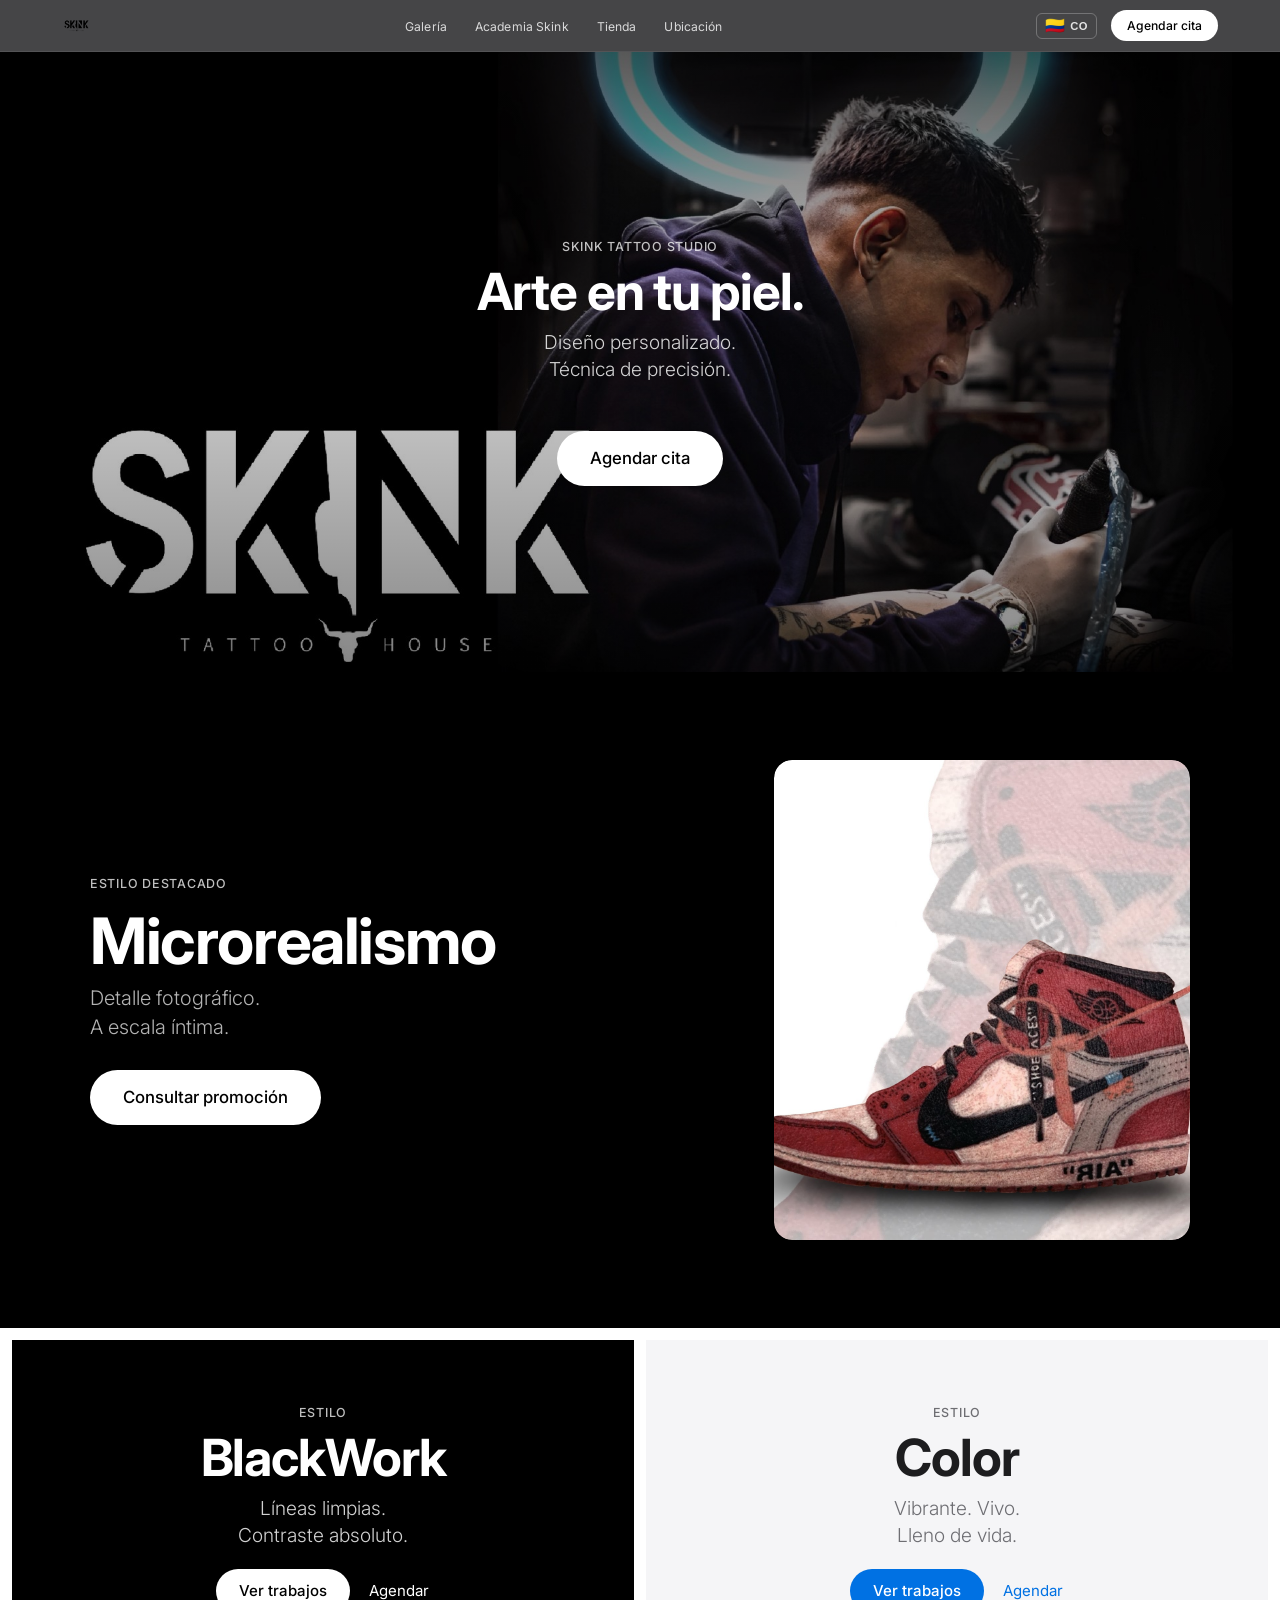
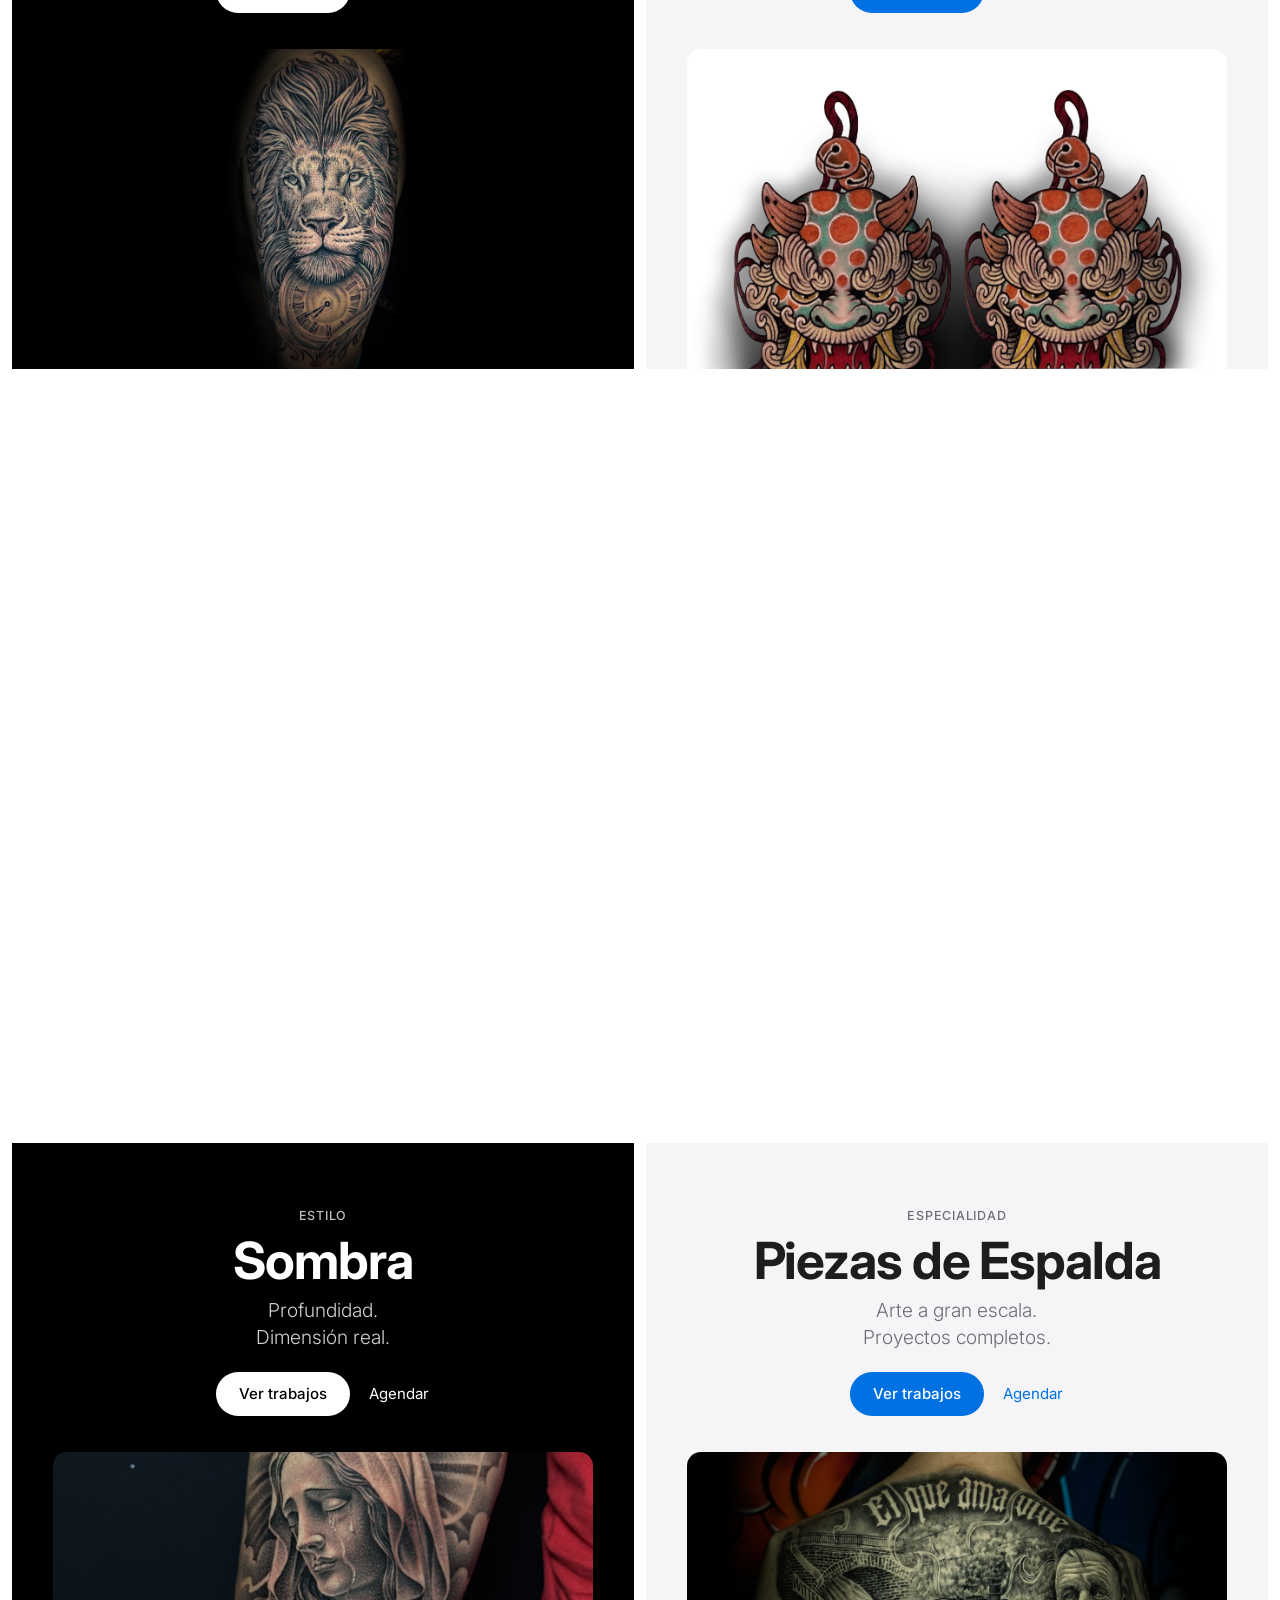
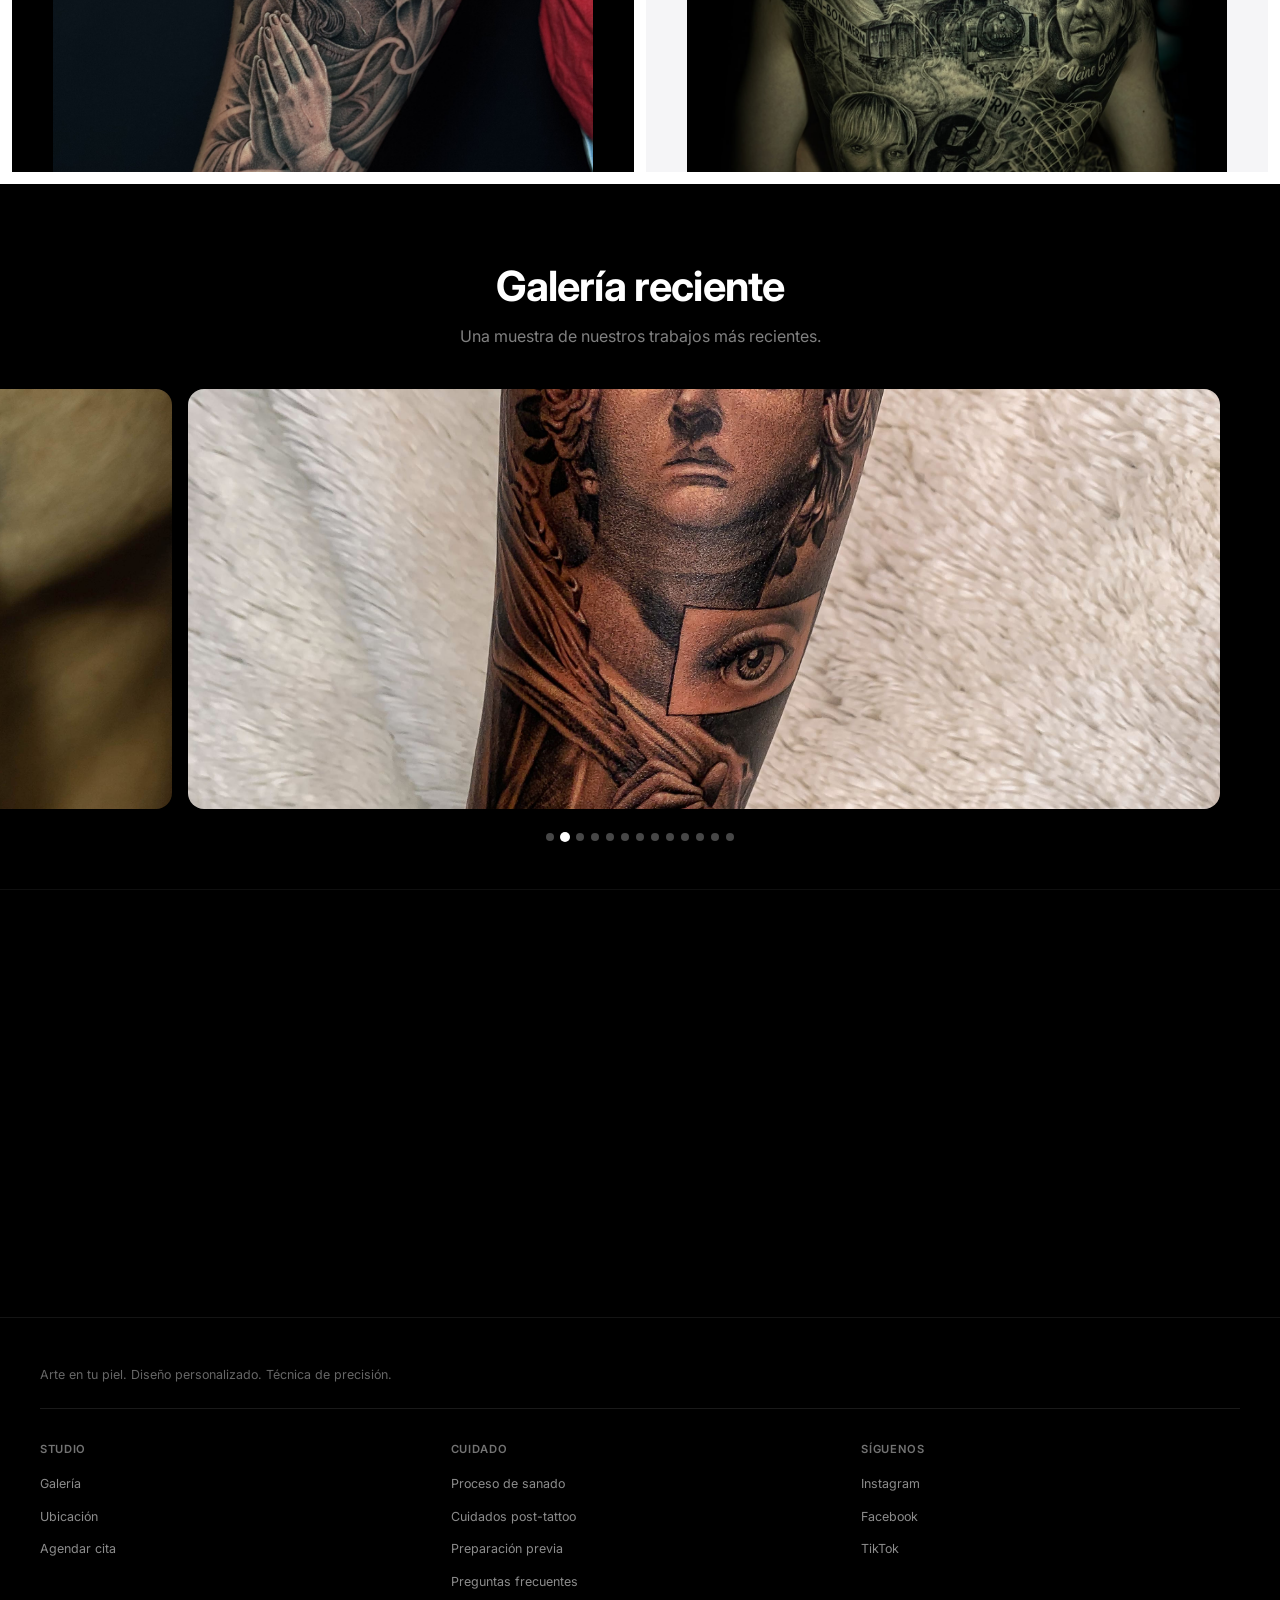
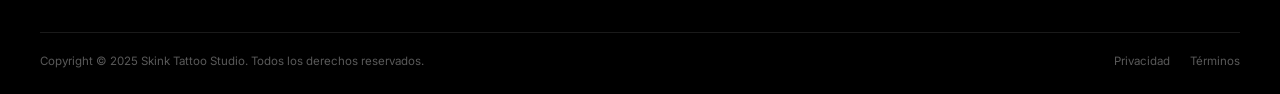
==== commit ea7397fb: "fix: nuevas imagenes de fantasmas." ====
--- a/index.html
+++ b/index.html
@@ -64,7 +64,7 @@
 
       <!-- Logo -->
       <a href="#" class="nav-logo">
-        <img src="resources/home/logo-skink.png" alt="Skink Tattoo House" class="logo-img">
+        <img src="resources/new-images/image_nav.PNG" alt="Skink Tattoo House" class="logo-img">
       </a>
 
       <!-- Desktop links -->
@@ -248,8 +248,10 @@
         </div>
       </article>
 
-      <!-- Minimalismo — dark -->
-      <article class="card card--half card--dark reveal">
+      <!-- Minimalismo — ghost 3D -->
+      <article class="card card--half card--dark card--minimalism reveal">
+        <div class="card__bg" style="background-image: url('resources/new-images/fondo-ghost.jpeg')"></div>
+        <div class="card__overlay card__overlay--minimalism"></div>
         <div class="card__body">
           <p class="eyebrow eyebrow--light" data-i18n="card.style">Estilo</p>
           <h2 class="card__title card__title--light" data-i18n="card.minimalism">Minimalismo</h2>
@@ -259,24 +261,12 @@
             <a href="https://wa.me/573104023043?text=Hola!%20Me%20gustar%C3%ADa%20agendar%20mi%20cita%20de%20tatuaje%20en%20SKINK%20TATTOO%20HOUSE.%20%F0%9F%8E%A8" target="_blank" rel="noopener" class="btn btn--link-light" data-i18n="card.btn.book">Agendar</a>
           </div>
         </div>
-        <div class="card__img-wrap">
-          <img src="resources/fotos-principales-album/Minimalismo.jpg" alt="Tatuaje Minimalismo realizado en SKINK TATTOO HOUSE, Cali" loading="lazy">
-        </div>
-      </article>
-
-      <!-- Microrealismo — full width dark -->
-      <article class="card card--full card--dark reveal">
-        <div class="card__body">
-          <p class="eyebrow eyebrow--light" data-i18n="card.featured">Estilo destacado</p>
-          <h2 class="card__title card__title--light" data-i18n="card.micro">Microrealismo</h2>
-          <p class="card__sub card__sub--light" data-i18n="card.micro.sub">Detalle fotográfico.<br>A escala íntima.</p>
-          <div class="card__ctas">
-            <a href="#galeria" class="btn btn--white" data-i18n="card.btn.works">Ver trabajos</a>
-            <a href="https://wa.me/573104023043?text=Hola!%20Me%20gustar%C3%ADa%20agendar%20mi%20cita%20de%20tatuaje%20en%20SKINK%20TATTOO%20HOUSE.%20%F0%9F%8E%A8" target="_blank" rel="noopener" class="btn btn--link-light" data-i18n="card.btn.book">Agendar</a>
-          </div>
-        </div>
-        <div class="card__img-wrap card__img-wrap--wide">
-          <img src="resources/fotos-principales-album/Microrealismo.jpg" alt="Tatuaje Microrealismo realizado en SKINK TATTOO HOUSE, Cali" loading="lazy">
+        <div class="ghost-scene" id="ghost-scene">
+          <div class="ghost-3d" id="ghost-3d">
+            <img src="resources/new-images/ghost_1.png" class="ghost ghost-1" alt="">
+            <img src="resources/new-images/ghost_2.png" class="ghost ghost-2" alt="">
+            <img src="resources/new-images/ghost_3.png" class="ghost ghost-3" alt="">
+          </div>
         </div>
       </article>
 
@@ -385,6 +375,19 @@
     </section>
 
   </main>
+
+  <!-- ══════════════════════════════════
+       GALLERY MODAL
+  ══════════════════════════════════ -->
+  <div id="gallery-modal" class="gallery-modal" aria-hidden="true" role="dialog" aria-modal="true">
+    <div class="gallery-modal__overlay"></div>
+    <div class="gallery-modal__content">
+      <img class="gallery-modal__img" src="" alt="Tatuaje realizado en SKINK TATTOO HOUSE, Cali">
+    </div>
+    <button class="gallery-modal__close" aria-label="Cerrar">&times;</button>
+    <button class="gallery-modal__prev" aria-label="Imagen anterior">&#8592;</button>
+    <button class="gallery-modal__next" aria-label="Imagen siguiente">&#8594;</button>
+  </div>
 
   <!-- ══════════════════════════════════
        FOOTER
--- a/styles.css
+++ b/styles.css
@@ -68,9 +68,9 @@
 .nav-logo { flex-shrink: 0; }
 
 .logo-img {
-  height: 28px;
+  height: 36px;
   width: auto;
-  filter: brightness(0) invert(1);
+  object-fit: contain;
 }
 
 /* Desktop links */
@@ -815,4 +815,225 @@
 
   .footer__cols { grid-template-columns: 1fr; }
   .footer__bottom { flex-direction: column; align-items: flex-start; }
+}
+
+/* =========================================
+   Minimalismo Card — Ghost 3D Scene
+   ========================================= */
+.card--minimalism {
+  perspective: 800px;
+  min-height: 720px;
+}
+
+.card__overlay--minimalism {
+  background: linear-gradient(
+    to bottom,
+    rgba(0, 0, 0, 0.45) 0%,
+    rgba(0, 0, 0, 0.08) 42%,
+    rgba(0, 0, 0, 0.55) 100%
+  );
+}
+
+.ghost-scene {
+  position: relative;
+  z-index: 1;
+  width: 100%;
+  height: 460px;
+  margin-top: 16px;
+  perspective: 600px;
+  cursor: grab;
+  overflow: visible;
+}
+
+.ghost-scene:active { cursor: grabbing; }
+
+.ghost-3d {
+  width: 100%;
+  height: 100%;
+  position: relative;
+  transform-style: preserve-3d;
+  transition: transform 0.08s ease-out;
+  will-change: transform;
+}
+
+.ghost {
+  position: absolute;
+  pointer-events: none;
+}
+
+/* Fantasma central — primer plano, abajo al centro */
+.ghost-1 {
+  width: clamp(230px, 88%, 660px);
+  bottom: 0;
+  left: 50%;
+  z-index: 3;
+  filter: drop-shadow(0 16px 32px rgba(0, 0, 0, 0.55));
+  animation: ghostFloat1 4.2s ease-in-out infinite;
+}
+
+/* Fantasma izquierdo — segundo plano, arriba a la izquierda */
+.ghost-2 {
+  width: clamp(185px, 71%, 530px);
+  top: 0;
+  left: -6%;
+  z-index: 2;
+  opacity: 0.88;
+  filter: drop-shadow(0 10px 22px rgba(0, 0, 0, 0.4));
+  animation: ghostFloat2 5.6s ease-in-out infinite 0.9s;
+}
+
+/* Fantasma derecho — tercer plano, medio a la derecha */
+.ghost-3 {
+  width: clamp(172px, 66%, 490px);
+  top: 28%;
+  right: -6%;
+  z-index: 1;
+  opacity: 0.82;
+  filter: drop-shadow(0 8px 18px rgba(0, 0, 0, 0.35));
+  animation: ghostFloat3 4.9s ease-in-out infinite 1.8s;
+}
+
+@keyframes ghostFloat1 {
+  0%, 100% { transform: translateX(-50%) translateY(0px) rotate(-2deg); }
+  35%       { transform: translateX(-50%) translateY(-24px) rotate(2.5deg); }
+  68%       { transform: translateX(-50%) translateY(-11px) rotate(-1deg); }
+}
+
+@keyframes ghostFloat2 {
+  0%, 100% { transform: translateY(0px) rotate(3deg); }
+  50%       { transform: translateY(-28px) rotate(-2.5deg); }
+}
+
+@keyframes ghostFloat3 {
+  0%, 100% { transform: translateY(0px) rotate(-3deg); }
+  42%       { transform: translateY(-20px) rotate(1.5deg); }
+  76%       { transform: translateY(-9px) rotate(-2deg); }
+}
+
+/* =========================================
+   Gallery Modal
+   ========================================= */
+.gallery-modal {
+  position: fixed;
+  inset: 0;
+  z-index: 1000;
+  display: flex;
+  align-items: center;
+  justify-content: center;
+  opacity: 0;
+  visibility: hidden;
+  pointer-events: none;
+  transition: opacity 0.3s ease, visibility 0.3s;
+}
+
+.gallery-modal.is-open {
+  opacity: 1;
+  visibility: visible;
+  pointer-events: all;
+}
+
+.gallery-modal__overlay {
+  position: absolute;
+  inset: 0;
+  background: rgba(0, 0, 0, 0.88);
+  backdrop-filter: blur(10px);
+  -webkit-backdrop-filter: blur(10px);
+}
+
+.gallery-modal__content {
+  position: relative;
+  z-index: 1;
+  display: flex;
+  align-items: center;
+  justify-content: center;
+  transform: scale(0.88);
+  transition: transform 0.35s cubic-bezier(0.34, 1.56, 0.64, 1);
+}
+
+.gallery-modal.is-open .gallery-modal__content {
+  transform: scale(1);
+}
+
+.gallery-modal__img {
+  max-width: 88vw;
+  max-height: 86vh;
+  object-fit: contain;
+  border-radius: 12px;
+  box-shadow: 0 28px 88px rgba(0, 0, 0, 0.7);
+  display: block;
+}
+
+.gallery-modal__close {
+  position: fixed;
+  top: 18px;
+  right: 22px;
+  background: rgba(255, 255, 255, 0.1);
+  border: 1px solid rgba(255, 255, 255, 0.22);
+  color: var(--c-white);
+  font-size: 1.6rem;
+  width: 46px;
+  height: 46px;
+  border-radius: 50%;
+  cursor: pointer;
+  display: flex;
+  align-items: center;
+  justify-content: center;
+  transition: background 0.2s ease;
+  z-index: 2;
+  line-height: 1;
+}
+
+.gallery-modal__close:hover {
+  background: rgba(255, 255, 255, 0.22);
+}
+
+.gallery-modal__prev,
+.gallery-modal__next {
+  position: fixed;
+  top: 50%;
+  transform: translateY(-50%);
+  background: rgba(255, 255, 255, 0.1);
+  border: 1px solid rgba(255, 255, 255, 0.22);
+  color: var(--c-white);
+  font-size: 1.4rem;
+  width: 50px;
+  height: 50px;
+  border-radius: 50%;
+  cursor: pointer;
+  display: flex;
+  align-items: center;
+  justify-content: center;
+  transition: background 0.2s ease;
+  z-index: 2;
+}
+
+.gallery-modal__prev { left: 18px; }
+.gallery-modal__next { right: 18px; }
+
+.gallery-modal__prev:hover,
+.gallery-modal__next:hover {
+  background: rgba(255, 255, 255, 0.22);
+}
+
+.tpg__slide.is-active { cursor: zoom-in; }
+
+@media (max-width: 600px) {
+  .gallery-modal__prev { left: 6px; }
+  .gallery-modal__next { right: 6px; }
+  .gallery-modal__prev,
+  .gallery-modal__next {
+    width: 40px;
+    height: 40px;
+    font-size: 1.1rem;
+  }
+  .gallery-modal__close {
+    top: 12px;
+    right: 12px;
+    width: 40px;
+    height: 40px;
+    font-size: 1.3rem;
+  }
+  .ghost-scene { height: 360px; }
+  .ghost-2 { left: -4%; }
+  .ghost-3 { right: -4%; }
 }
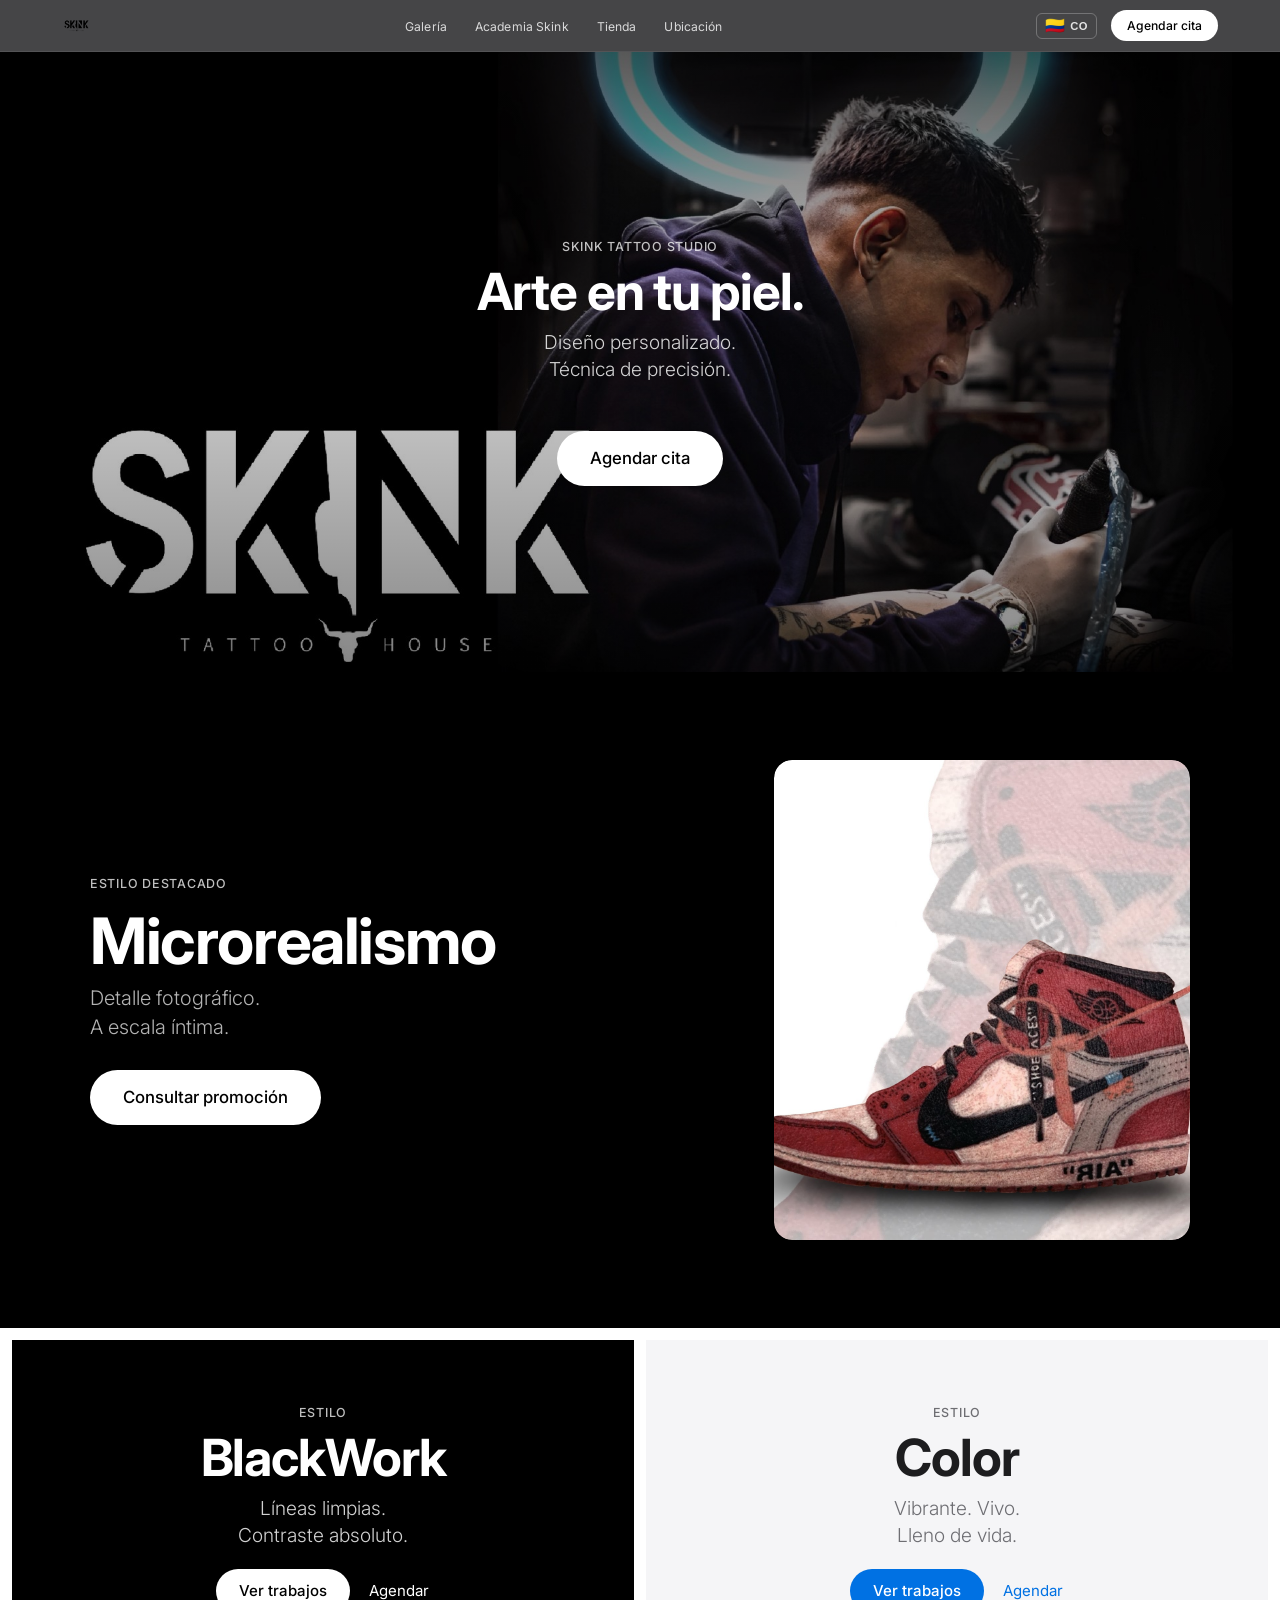
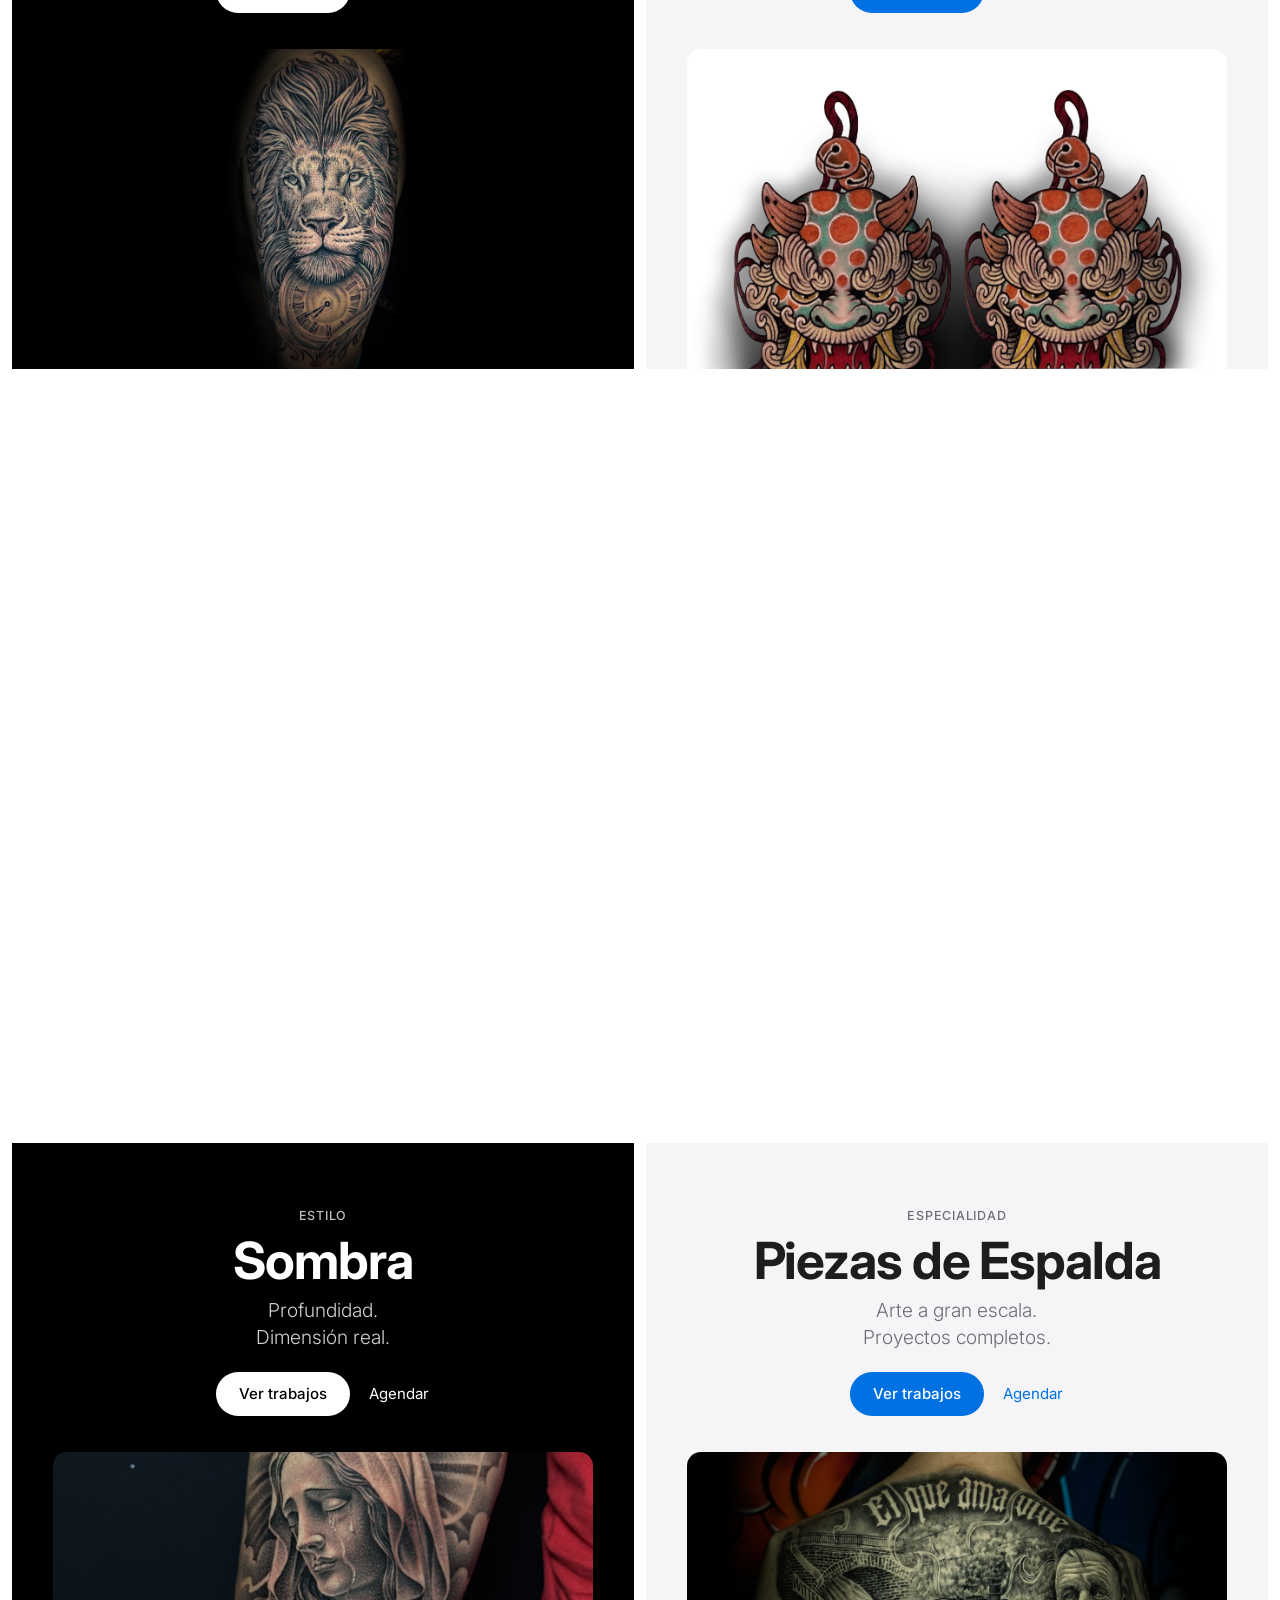
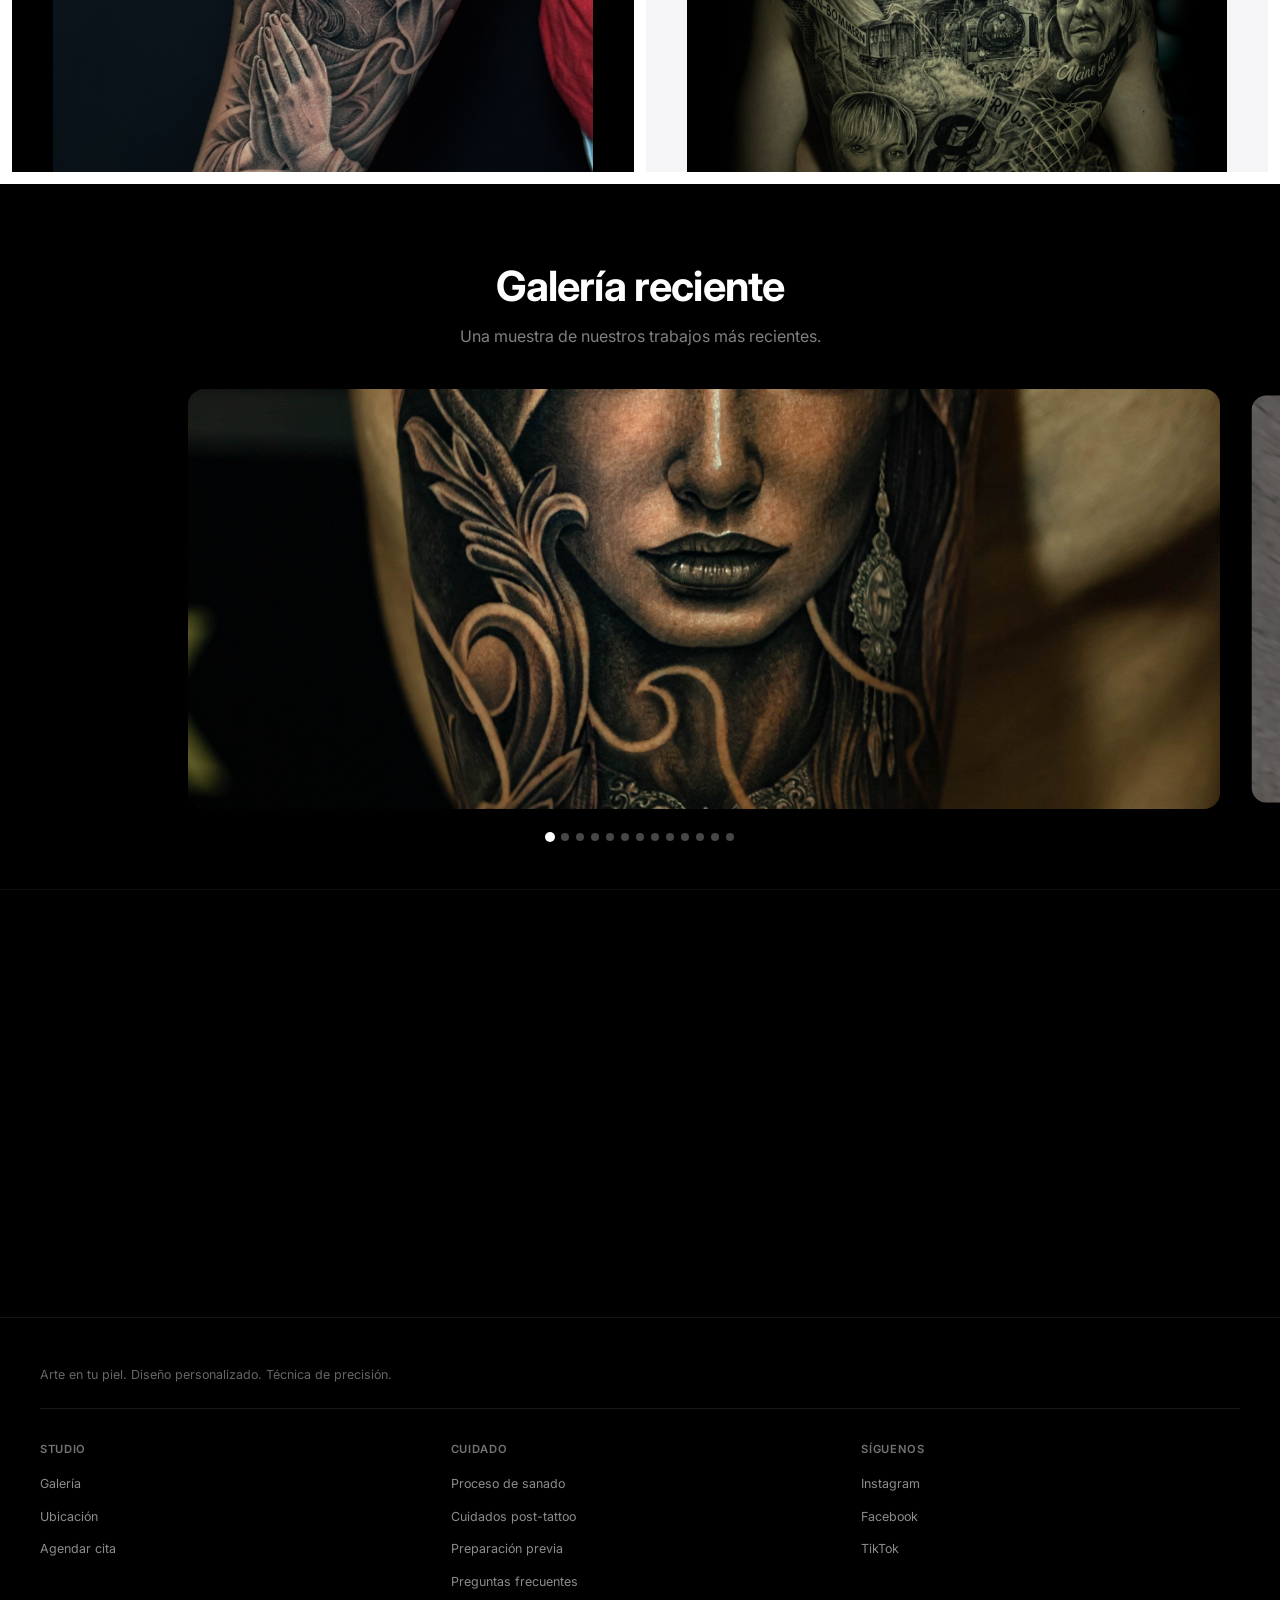
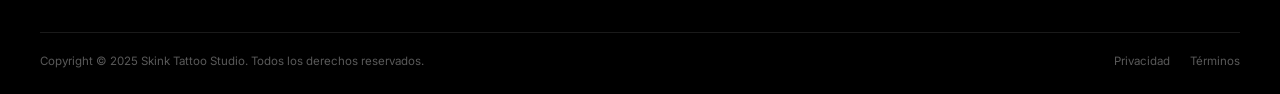
==== commit bdc63bc3: "test: deploy workflow prueba - cambio texto hero Co-Authored-By: Claude Sonnet 4.6 <noreply@anthropi" ====
--- a/index.html
+++ b/index.html
@@ -161,7 +161,7 @@
       <div class="card__overlay"></div>
       <div class="card__body card__body--center">
         <p class="eyebrow eyebrow--light">Skink Tattoo Studio</p>
-        <h1 class="card__title card__title--light" data-i18n="hero.title">Arte en tu piel.</h1>
+        <h1 class="card__title card__title--light" data-i18n="hero.title">Arte en tu piel ✨</h1>
         <p class="card__sub card__sub--light" data-i18n="hero.subtitle">Diseño personalizado.<br>Técnica de precisión.</p>
         <div class="hero-cta">
           <a href="https://wa.me/573104023043?text=Hola!%20Me%20gustar%C3%ADa%20agendar%20mi%20cita%20de%20tatuaje%20en%20SKINK%20TATTOO%20HOUSE.%20%F0%9F%8E%A8"
--- a/styles.css
+++ b/styles.css
@@ -863,7 +863,7 @@
 
 /* Fantasma central — primer plano, abajo al centro */
 .ghost-1 {
-  width: clamp(230px, 88%, 660px);
+  width: clamp(230px, 92%, 700px);
   bottom: 0;
   left: 50%;
   z-index: 3;
@@ -873,7 +873,7 @@
 
 /* Fantasma izquierdo — segundo plano, arriba a la izquierda */
 .ghost-2 {
-  width: clamp(185px, 71%, 530px);
+  width: clamp(185px, 75%, 570px);
   top: 0;
   left: -6%;
   z-index: 2;
@@ -884,7 +884,7 @@
 
 /* Fantasma derecho — tercer plano, medio a la derecha */
 .ghost-3 {
-  width: clamp(172px, 66%, 490px);
+  width: clamp(172px, 70%, 520px);
   top: 28%;
   right: -6%;
   z-index: 1;
@@ -1033,7 +1033,23 @@
     height: 40px;
     font-size: 1.3rem;
   }
-  .ghost-scene { height: 360px; }
-  .ghost-2 { left: -4%; }
-  .ghost-3 { right: -4%; }
+  .ghost-scene { height: 420px; }
+
+  /* Tamaños mobile */
+  .ghost-1 { width: 72vw; }
+  .ghost-2 { width: 62vw; }
+  .ghost-3 { width: 56vw; }
+
+  /* Posiciones mobile — izquierda centro-alto, derecha centro-bajo, abajo centro */
+  .ghost-2 {
+    top: 18%;
+    left: 3%;
+    right: auto;
+  }
+  .ghost-3 {
+    top: 44%;
+    right: 3%;
+    left: auto;
+  }
+  /* ghost-1 mantiene bottom:0 left:50% del estilo base */
 }
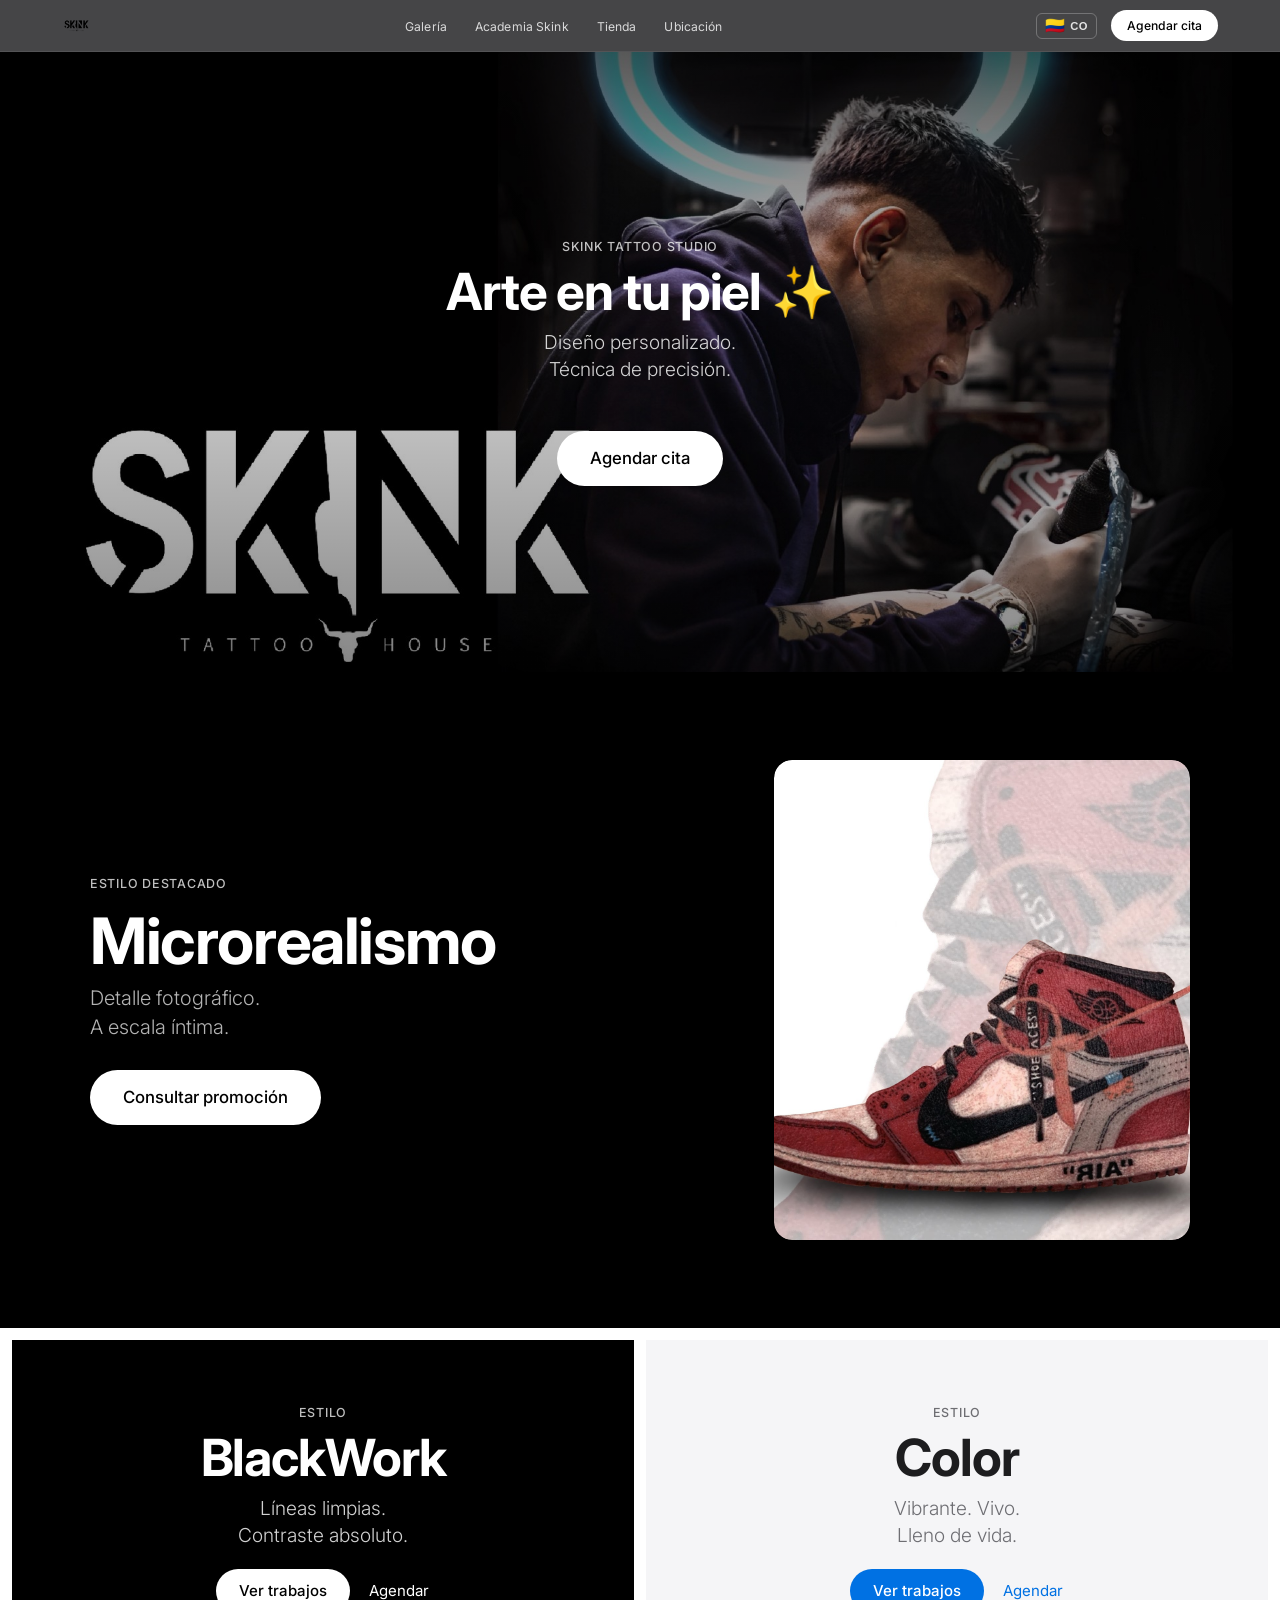
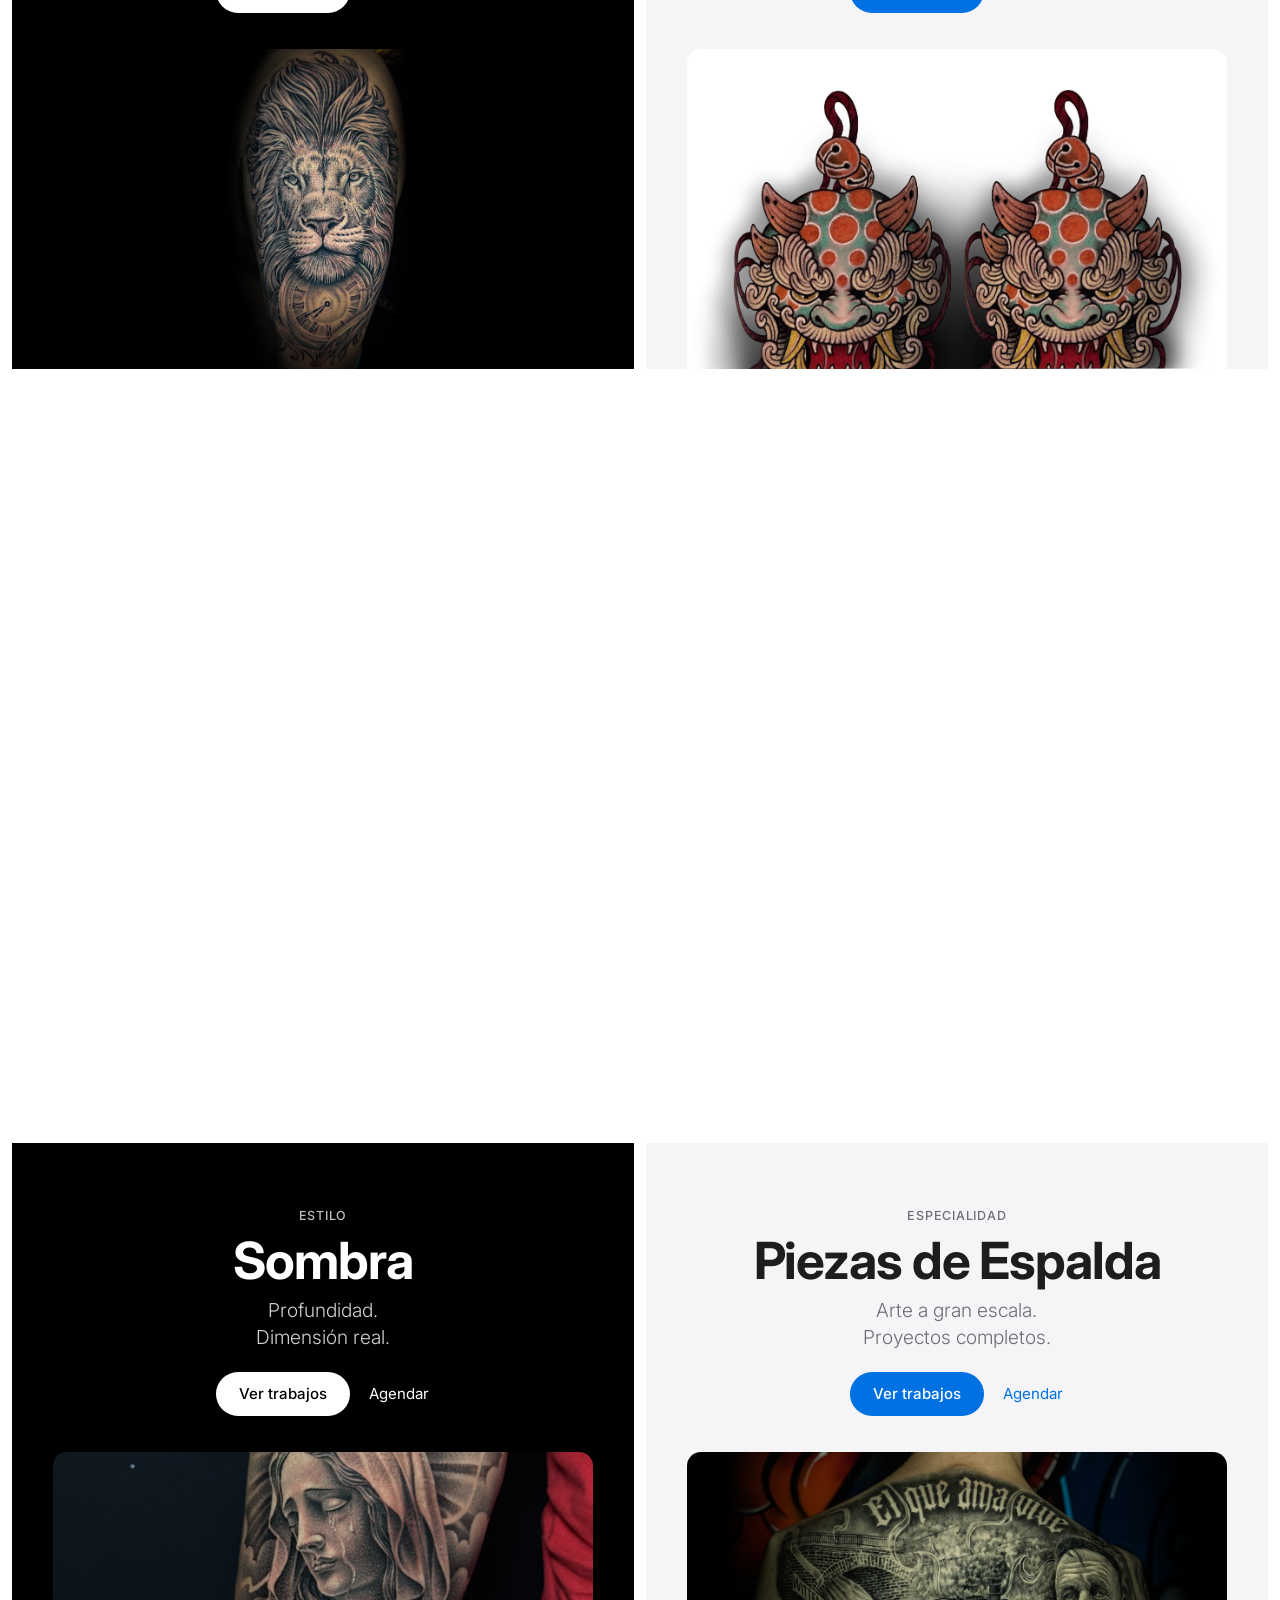
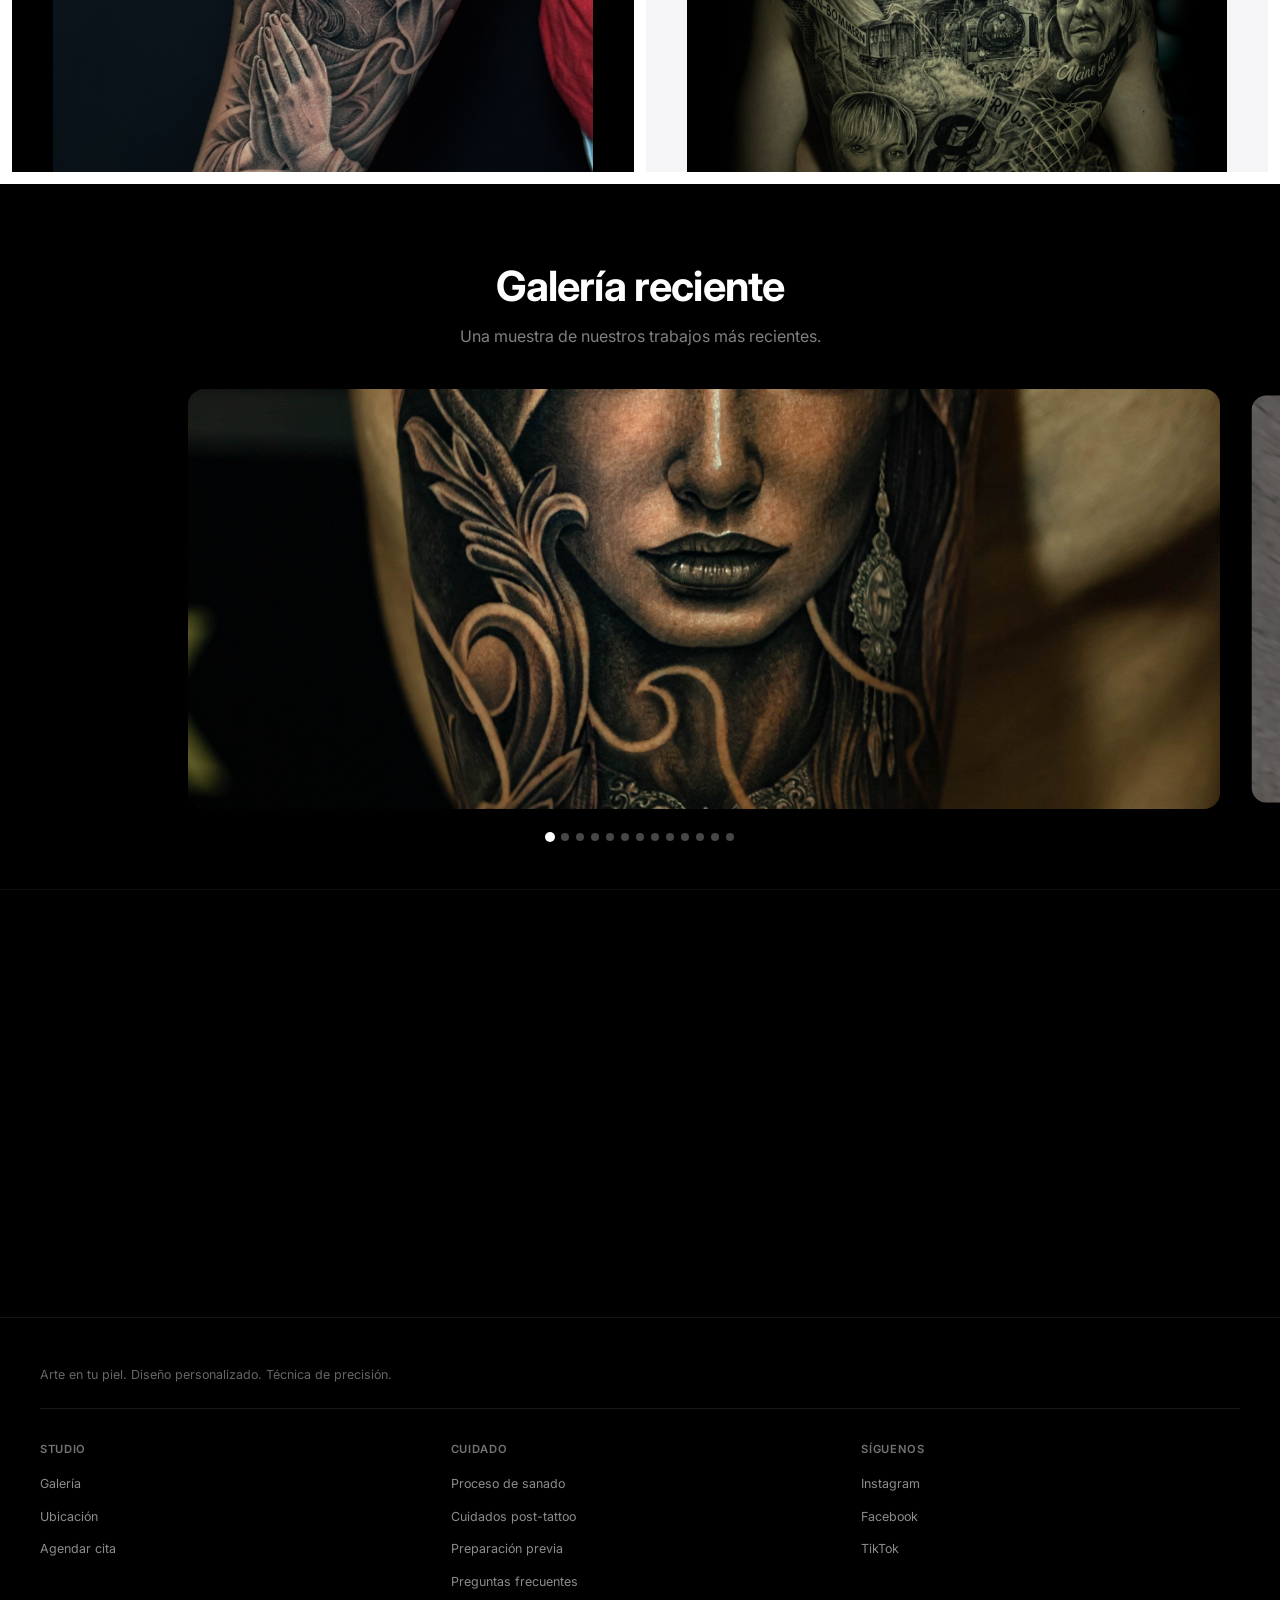
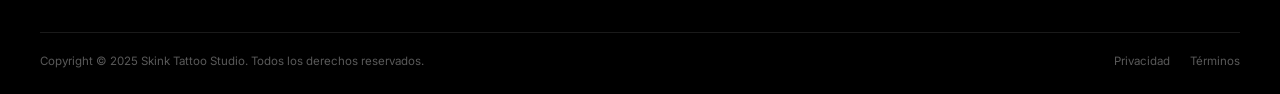
==== commit d61dc596: "test" ====
--- a/index.html
+++ b/index.html
@@ -161,7 +161,7 @@
       <div class="card__overlay"></div>
       <div class="card__body card__body--center">
         <p class="eyebrow eyebrow--light">Skink Tattoo Studio</p>
-        <h1 class="card__title card__title--light" data-i18n="hero.title">Arte en tu piel ✨</h1>
+        <h1 class="card__title card__title--light" data-i18n="hero.title">Arte en tu piel (prueba de deploy auto) ✨</h1>
         <p class="card__sub card__sub--light" data-i18n="hero.subtitle">Diseño personalizado.<br>Técnica de precisión.</p>
         <div class="hero-cta">
           <a href="https://wa.me/573104023043?text=Hola!%20Me%20gustar%C3%ADa%20agendar%20mi%20cita%20de%20tatuaje%20en%20SKINK%20TATTOO%20HOUSE.%20%F0%9F%8E%A8"
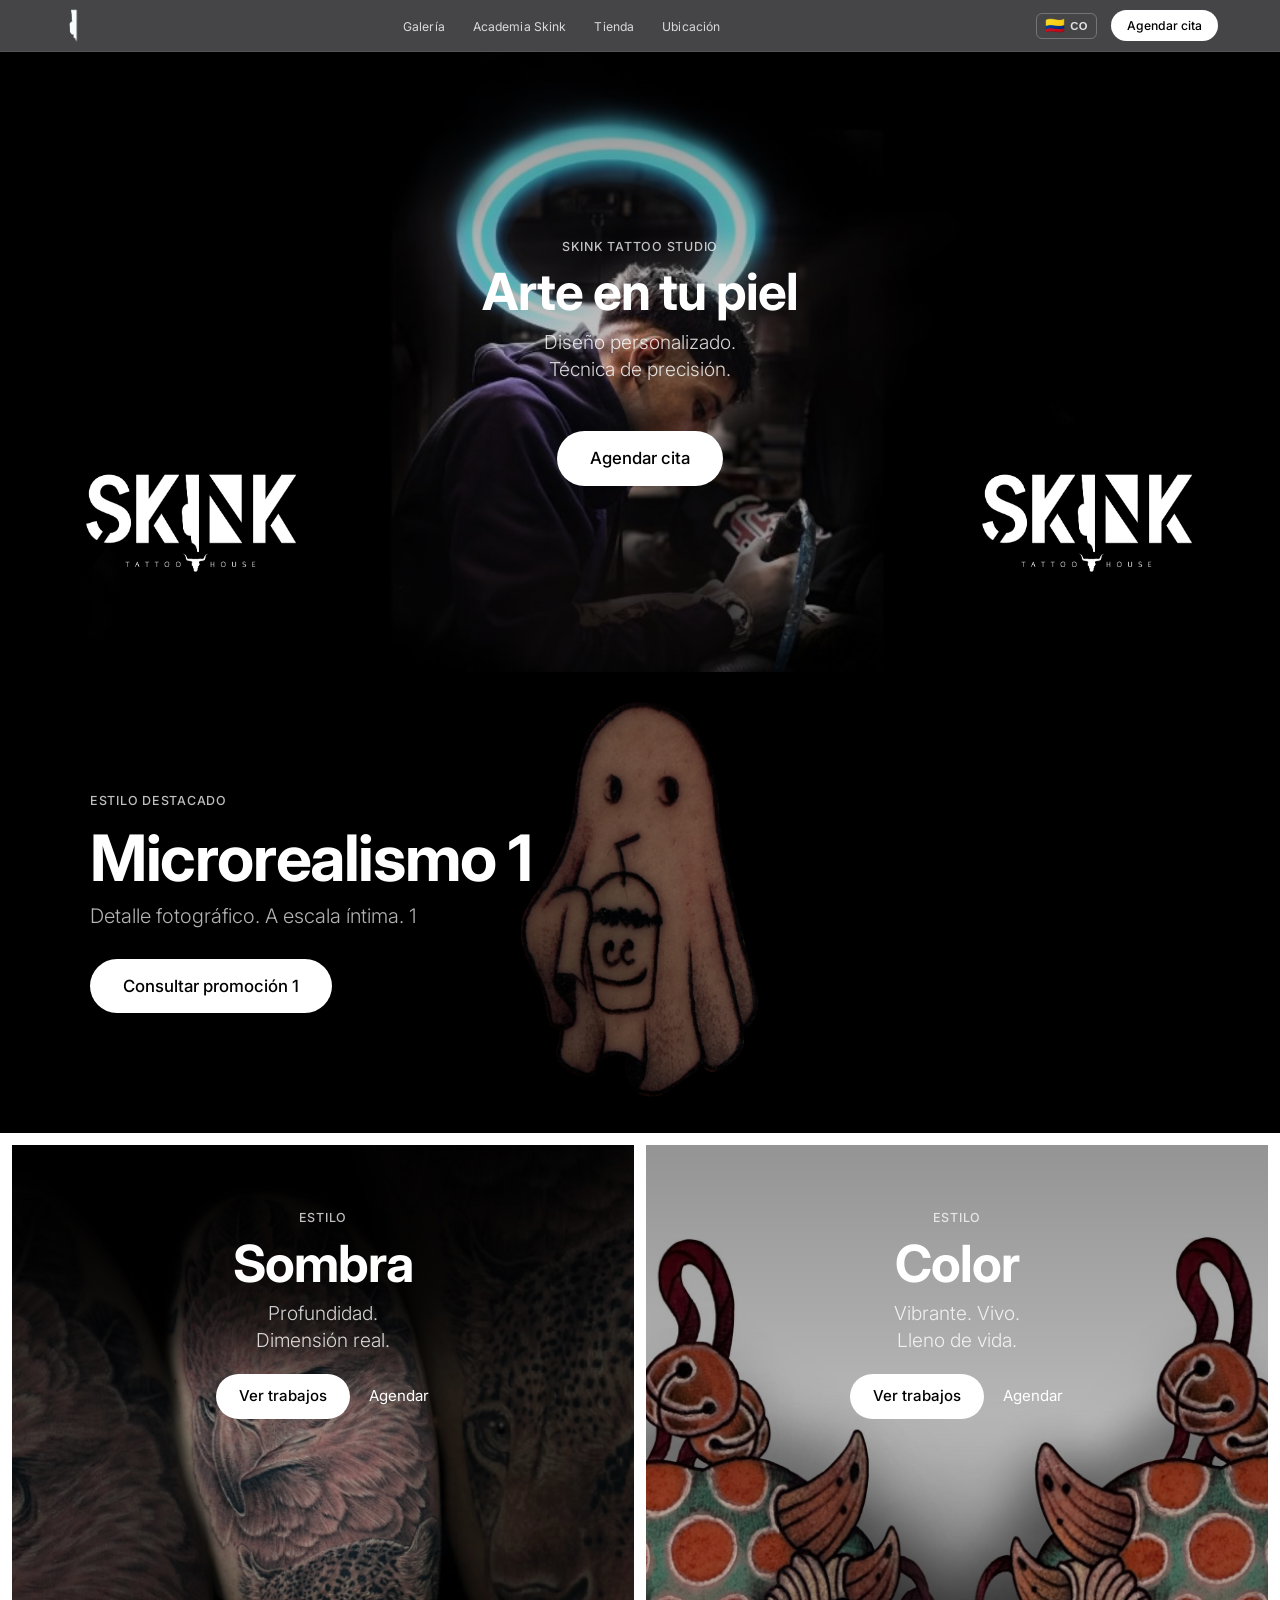
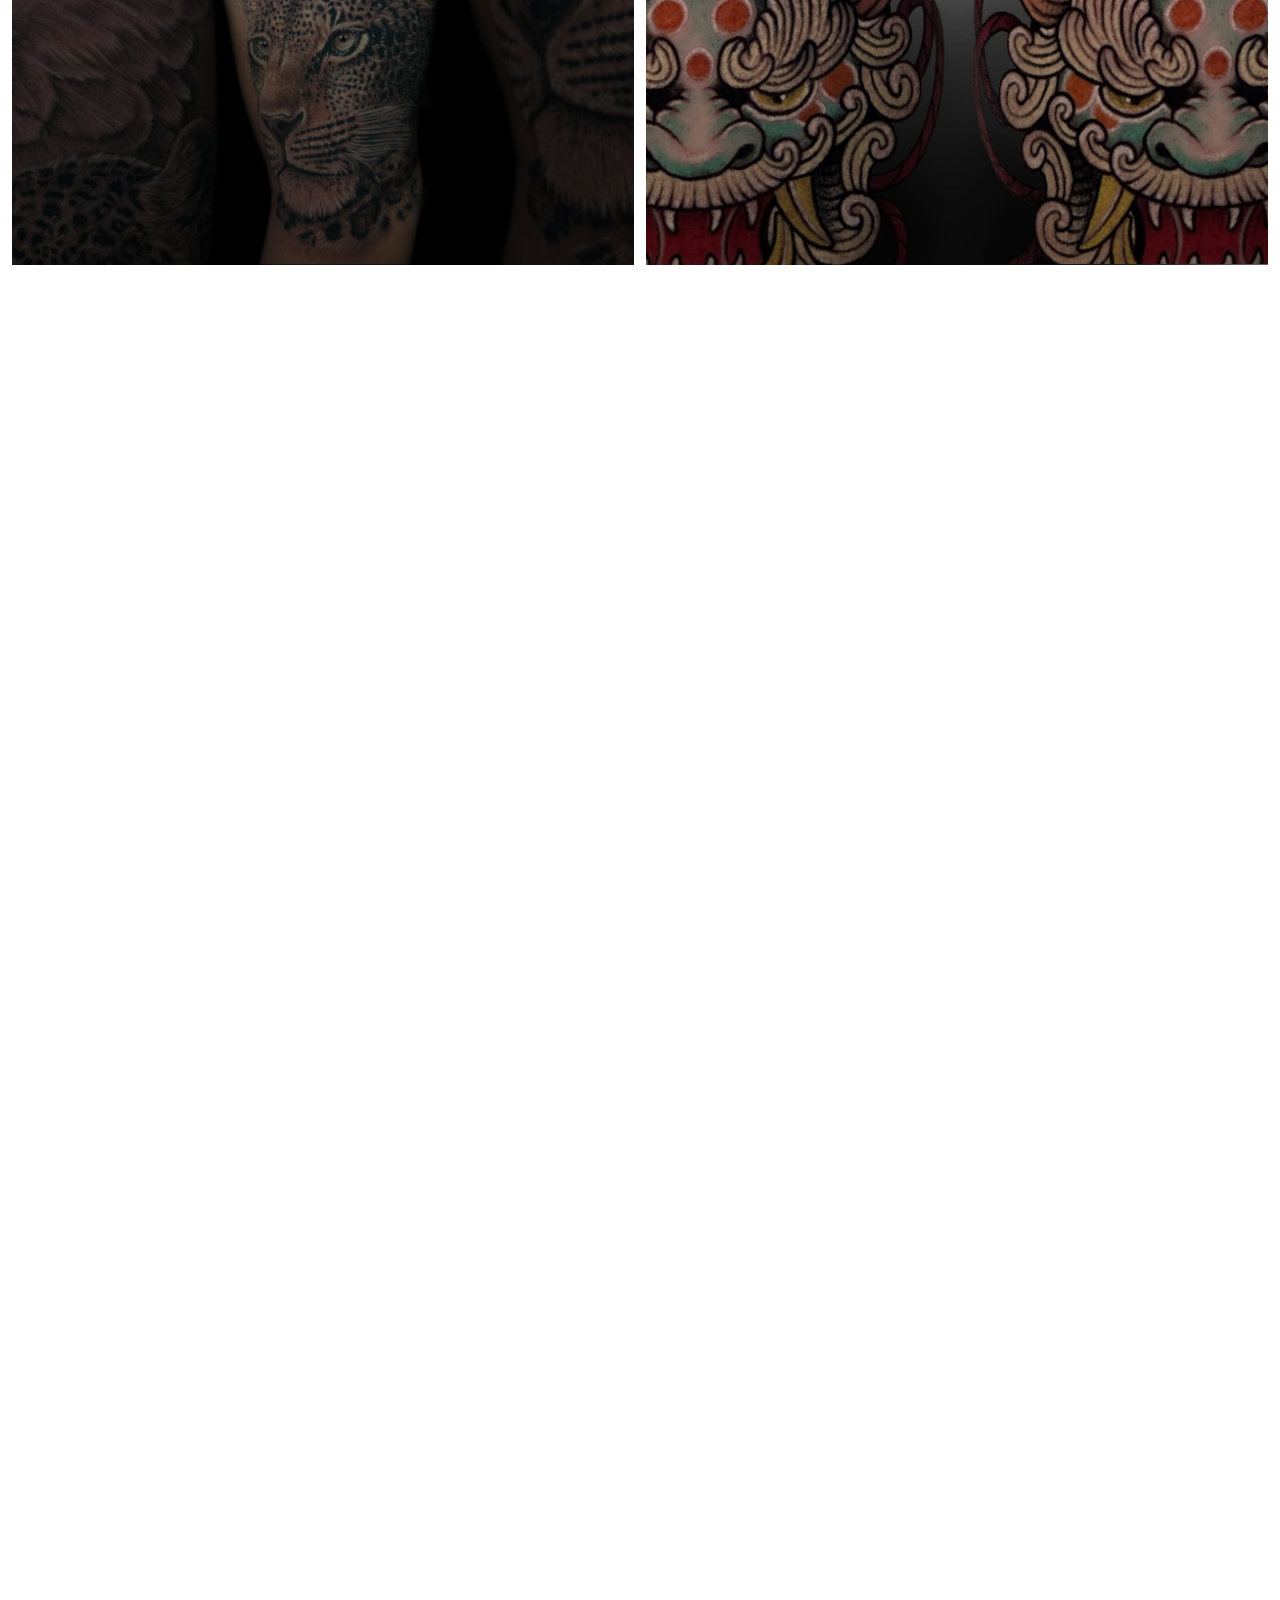
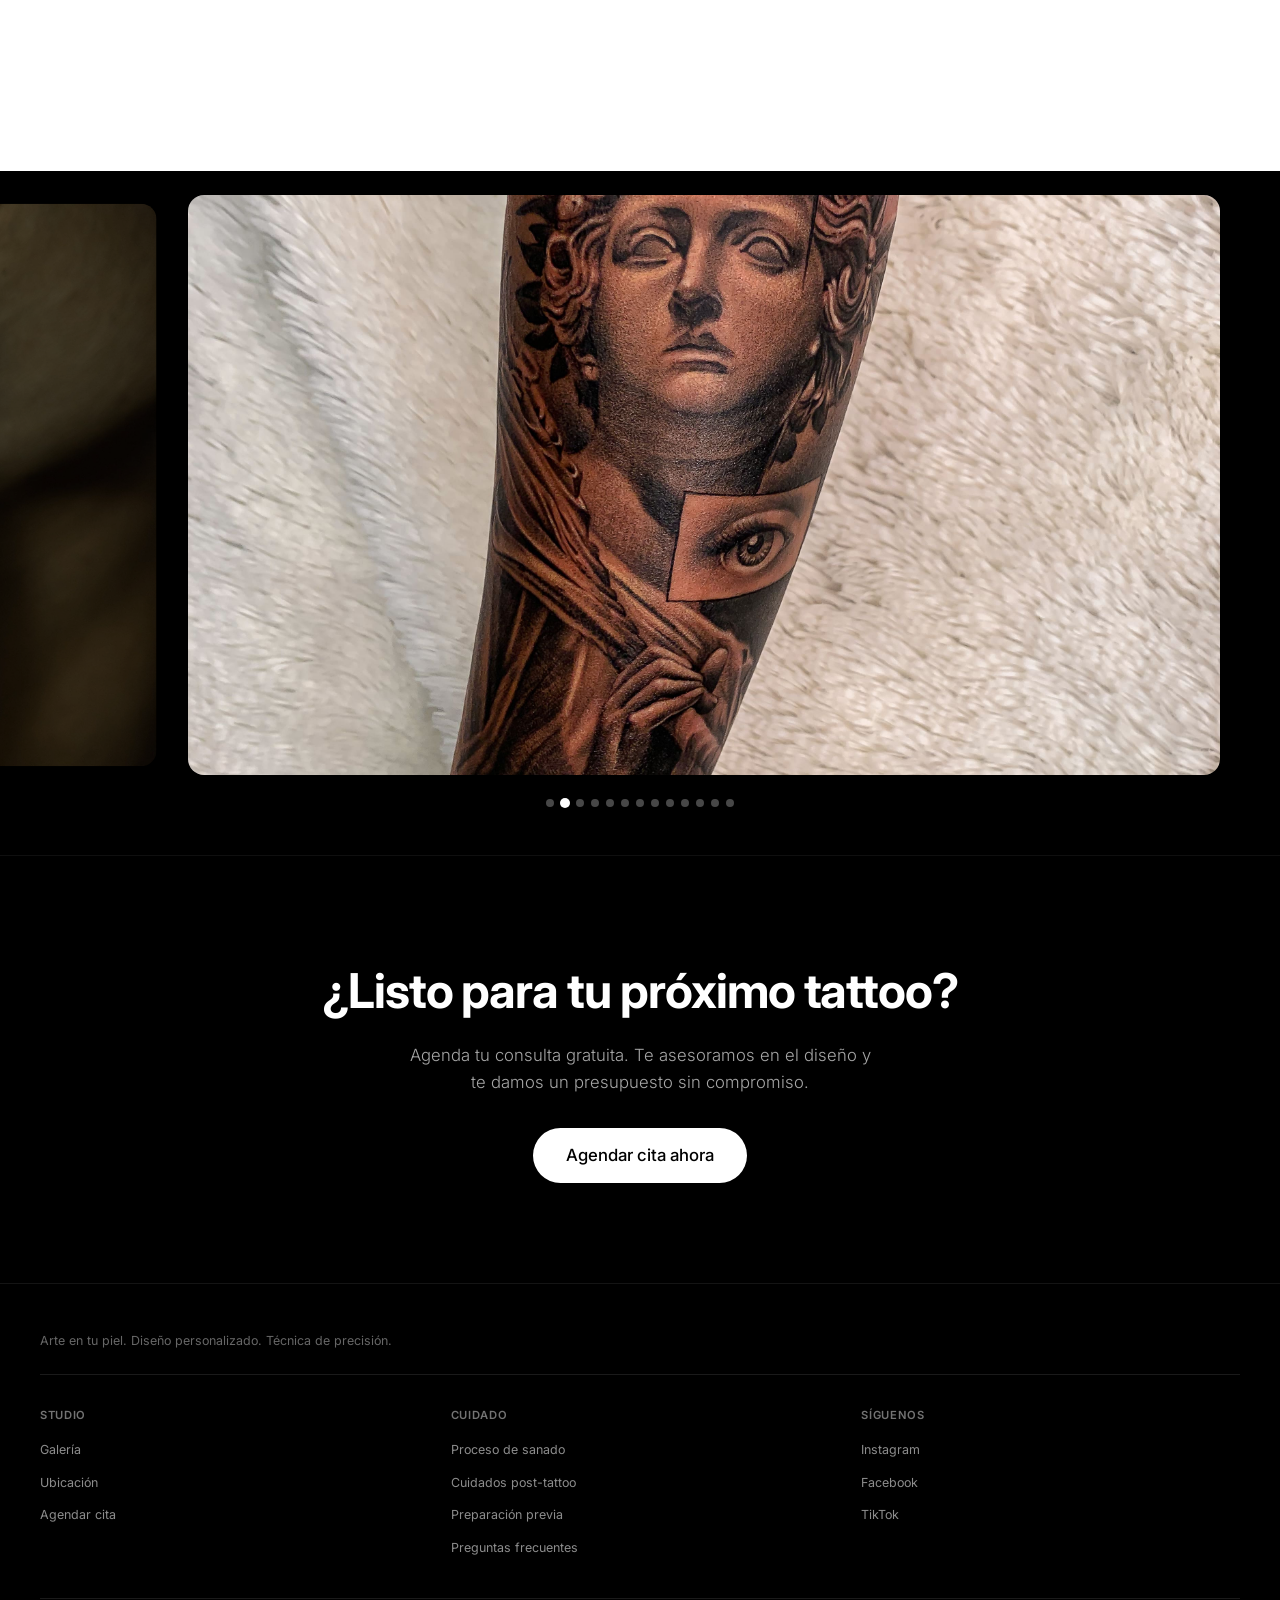
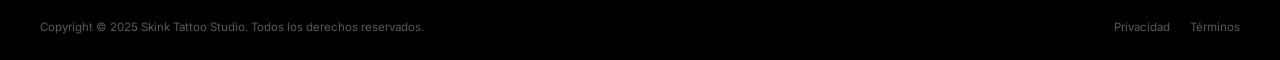
==== commit 79e62005: "feat: rediseño completo de cards y galería + módulo admin - Card Color: imagen Color.jpg como fondo " ====
--- a/index.html
+++ b/index.html
@@ -64,7 +64,7 @@
 
       <!-- Logo -->
       <a href="#" class="nav-logo">
-        <img src="resources/new-images/image_nav.PNG" alt="Skink Tattoo House" class="logo-img">
+        <img src="resources/home/logo_navbar.png" alt="Skink Tattoo House" class="logo-img">
       </a>
 
       <!-- Desktop links -->
@@ -157,11 +157,13 @@
          HERO
     ══════════════════════════════════ -->
     <section class="card card--hero reveal-hero">
-      <div class="card__bg" style="background-image: url('resources/home/portada-principal-skink.jpg')"></div>
+      <div class="card__bg" style="background-image: url('resources/home/r5.jpg')"></div>
       <div class="card__overlay"></div>
+      <img src="resources/home/logo_skink_portada.PNG" alt="Skink Tattoo House" class="hero-logo-float hero-logo-float--left">
+      <img src="resources/home/logo_skink_portada.PNG" alt="Skink Tattoo House" class="hero-logo-float hero-logo-float--right">
       <div class="card__body card__body--center">
         <p class="eyebrow eyebrow--light">Skink Tattoo Studio</p>
-        <h1 class="card__title card__title--light" data-i18n="hero.title">Arte en tu piel (prueba de deploy auto) ✨</h1>
+        <h1 class="card__title card__title--light" data-i18n="hero.title">Arte en tu piel</h1>
         <p class="card__sub card__sub--light" data-i18n="hero.subtitle">Diseño personalizado.<br>Técnica de precisión.</p>
         <div class="hero-cta">
           <a href="https://wa.me/573104023043?text=Hola!%20Me%20gustar%C3%ADa%20agendar%20mi%20cita%20de%20tatuaje%20en%20SKINK%20TATTOO%20HOUSE.%20%F0%9F%8E%A8"
@@ -175,22 +177,17 @@
     <!-- ══════════════════════════════════
          PROMOCIÓN DESTACADA
     ══════════════════════════════════ -->
-    <section class="promo" id="promocion">
-      <div class="promo__inner">
+    <section class="promo promo--fullbg" id="promocion">
+      <div class="promo__overlay"></div>
+      <div class="promo__inner promo__inner--centered">
         <div class="promo__text reveal">
           <p class="eyebrow eyebrow--light" data-i18n="promo.label">ESTILO DESTACADO</p>
-          <h2 class="promo__title" data-i18n="promo.title">Microrealismo</h2>
-          <p class="promo__sub" data-i18n="promo.sub">Detalle fotográfico.<br>A escala íntima.</p>
+          <h2 class="promo__title" id="promo-title">Microrealismo</h2>
+          <p class="promo__sub" id="promo-sub">Detalle fotográfico.<br>A escala íntima.</p>
           <a href="https://wa.me/573104023043?text=Hola!%20Estoy%20interesado%20en%20la%20promoci%C3%B3n%20de%20Microrealismo.%20%C2%BFMe%20dan%20m%C3%A1s%20informaci%C3%B3n%3F%20%F0%9F%8E%A8"
              target="_blank" rel="noopener"
-             class="btn btn--white btn--lg promo__btn"
-             data-i18n="promo.cta">Consultar promoción</a>
-        </div>
-        <div class="promo__img-wrap reveal">
-          <!-- Cambia esta imagen cuando quieras actualizar la promoción -->
-          <img src="resources/fotos-principales-album/Microrealismo.jpg"
-               alt="Tatuaje Microrealismo realizado en SKINK TATTOO HOUSE, Cali"
-               loading="lazy">
+             id="promo-btn"
+             class="btn btn--white btn--lg promo__btn">Consultar promoción</a>
         </div>
       </div>
     </section>
@@ -200,51 +197,51 @@
     ══════════════════════════════════ -->
     <div class="grid" id="estilos">
 
-      <!-- BlackWork — dark -->
-      <article class="card card--half card--dark reveal">
+      <!-- Sombra — fondo completo (primer cuadro) -->
+      <article class="card card--half card--dark card--bg-full card--tall reveal"
+               style="background-image: url('resources/home/IMG_7520.jpeg')">
+        <div class="card__overlay"></div>
         <div class="card__body">
           <p class="eyebrow eyebrow--light" data-i18n="card.style">Estilo</p>
-          <h2 class="card__title card__title--light" data-i18n="card.blackwork">BlackWork</h2>
-          <p class="card__sub card__sub--light" data-i18n="card.blackwork.sub">Líneas limpias.<br>Contraste absoluto.</p>
+          <h2 class="card__title card__title--light" data-i18n="card.shadow">Sombra</h2>
+          <p class="card__sub card__sub--light" data-i18n="card.shadow.sub">Profundidad.<br>Dimensión real.</p>
           <div class="card__ctas">
             <a href="#galeria" class="btn btn--white" data-i18n="card.btn.works">Ver trabajos</a>
             <a href="https://wa.me/573104023043?text=Hola!%20Me%20gustar%C3%ADa%20agendar%20mi%20cita%20de%20tatuaje%20en%20SKINK%20TATTOO%20HOUSE.%20%F0%9F%8E%A8" target="_blank" rel="noopener" class="btn btn--link-light" data-i18n="card.btn.book">Agendar</a>
           </div>
         </div>
-        <div class="card__img-wrap">
-          <img src="resources/fotos-principales-album/BlackWork.jpg" alt="Tatuaje BlackWork realizado en SKINK TATTOO HOUSE, Cali" loading="lazy">
-        </div>
-      </article>
-
-      <!-- Color — light -->
-      <article class="card card--half card--light reveal">
-        <div class="card__body">
-          <p class="eyebrow eyebrow--dark" data-i18n="card.style">Estilo</p>
-          <h2 class="card__title card__title--dark" data-i18n="card.color">Color</h2>
-          <p class="card__sub card__sub--dark" data-i18n="card.color.sub">Vibrante. Vivo.<br>Lleno de vida.</p>
-          <div class="card__ctas">
-            <a href="#galeria" class="btn btn--blue" data-i18n="card.btn.works">Ver trabajos</a>
-            <a href="https://wa.me/573104023043?text=Hola!%20Me%20gustar%C3%ADa%20agendar%20mi%20cita%20de%20tatuaje%20en%20SKINK%20TATTOO%20HOUSE.%20%F0%9F%8E%A8" target="_blank" rel="noopener" class="btn btn--link-dark" data-i18n="card.btn.book">Agendar</a>
-          </div>
-        </div>
-        <div class="card__img-wrap">
-          <img src="resources/fotos-principales-album/Color.jpg" alt="Tatuaje Color realizado en SKINK TATTOO HOUSE, Cali" loading="lazy">
-        </div>
-      </article>
-
-      <!-- Lettering — light -->
-      <article class="card card--half card--light reveal">
-        <div class="card__body">
-          <p class="eyebrow eyebrow--dark" data-i18n="card.style">Estilo</p>
-          <h2 class="card__title card__title--dark" data-i18n="card.lettering">Lettering</h2>
-          <p class="card__sub card__sub--dark" data-i18n="card.lettering.sub">Palabras que<br>permanecen.</p>
-          <div class="card__ctas">
-            <a href="#galeria" class="btn btn--blue" data-i18n="card.btn.works">Ver trabajos</a>
-            <a href="https://wa.me/573104023043?text=Hola!%20Me%20gustar%C3%ADa%20agendar%20mi%20cita%20de%20tatuaje%20en%20SKINK%20TATTOO%20HOUSE.%20%F0%9F%8E%A8" target="_blank" rel="noopener" class="btn btn--link-dark" data-i18n="card.btn.book">Agendar</a>
-          </div>
-        </div>
-        <div class="card__img-wrap">
-          <img src="resources/fotos-principales-album/Lettering.jpg" alt="Tatuaje Lettering realizado en SKINK TATTOO HOUSE, Cali" loading="lazy">
+      </article>
+
+      <!-- Color — dark bg-full -->
+      <article class="card card--half card--dark card--bg-full card--tall reveal"
+               style="background-image: url('resources/fotos-principales-album/Color.jpg')">
+        <div class="card__overlay"></div>
+        <div class="card__body">
+          <p class="eyebrow eyebrow--light" data-i18n="card.style">Estilo</p>
+          <h2 class="card__title card__title--light" data-i18n="card.color">Color</h2>
+          <p class="card__sub card__sub--light" data-i18n="card.color.sub">Vibrante. Vivo.<br>Lleno de vida.</p>
+          <div class="card__ctas">
+            <a href="#galeria" class="btn btn--white" data-i18n="card.btn.works">Ver trabajos</a>
+            <a href="https://wa.me/573104023043?text=Hola!%20Me%20gustar%C3%ADa%20agendar%20mi%20cita%20de%20tatuaje%20en%20SKINK%20TATTOO%20HOUSE.%20%F0%9F%8E%A8" target="_blank" rel="noopener" class="btn btn--link-light" data-i18n="card.btn.book">Agendar</a>
+          </div>
+        </div>
+      </article>
+
+      <!-- Microrealismo — dark bg-full + floating sneaker -->
+      <article class="card card--half card--dark card--bg-full reveal"
+               style="background-image: url('resources/home/IMG_7521.jpeg')">
+        <div class="card__overlay"></div>
+        <div class="card__body">
+          <p class="eyebrow eyebrow--light" data-i18n="card.style">Estilo</p>
+          <h2 class="card__title card__title--light" data-i18n="card.micro">Microrealismo</h2>
+          <p class="card__sub card__sub--light" data-i18n="card.micro.sub">Detalle fotográfico.<br>A escala íntima.</p>
+          <div class="card__ctas">
+            <a href="#galeria" class="btn btn--white" data-i18n="card.btn.works">Ver trabajos</a>
+            <a href="https://wa.me/573104023043?text=Hola!%20Me%20gustar%C3%ADa%20agendar%20mi%20cita%20de%20tatuaje%20en%20SKINK%20TATTOO%20HOUSE.%20%F0%9F%8E%A8" target="_blank" rel="noopener" class="btn btn--link-light" data-i18n="card.btn.book">Agendar</a>
+          </div>
+        </div>
+        <div class="sneaker-scene">
+          <img src="resources/home/IMG_7523.png" class="sneaker-float" alt="">
         </div>
       </article>
 
@@ -270,35 +267,36 @@
         </div>
       </article>
 
-      <!-- Sombra — dark -->
-      <article class="card card--half card--dark reveal">
-        <div class="card__body">
-          <p class="eyebrow eyebrow--light" data-i18n="card.style">Estilo</p>
-          <h2 class="card__title card__title--light" data-i18n="card.shadow">Sombra</h2>
-          <p class="card__sub card__sub--light" data-i18n="card.shadow.sub">Profundidad.<br>Dimensión real.</p>
-          <div class="card__ctas">
-            <a href="#galeria" class="btn btn--white" data-i18n="card.btn.works">Ver trabajos</a>
-            <a href="https://wa.me/573104023043?text=Hola!%20Me%20gustar%C3%ADa%20agendar%20mi%20cita%20de%20tatuaje%20en%20SKINK%20TATTOO%20HOUSE.%20%F0%9F%8E%A8" target="_blank" rel="noopener" class="btn btn--link-light" data-i18n="card.btn.book">Agendar</a>
-          </div>
-        </div>
-        <div class="card__img-wrap">
-          <img src="resources/sombra/1.jpg" alt="Tatuaje Sombra realizado en SKINK TATTOO HOUSE, Cali" loading="lazy">
-        </div>
-      </article>
-
-      <!-- Piezas de Espalda — light -->
-      <article class="card card--half card--light reveal">
-        <div class="card__body">
-          <p class="eyebrow eyebrow--dark" data-i18n="card.specialty">Especialidad</p>
-          <h2 class="card__title card__title--dark" data-i18n="card.back">Piezas de Espalda</h2>
-          <p class="card__sub card__sub--dark" data-i18n="card.back.sub">Arte a gran escala.<br>Proyectos completos.</p>
-          <div class="card__ctas">
-            <a href="#galeria" class="btn btn--blue" data-i18n="card.btn.works">Ver trabajos</a>
-            <a href="https://wa.me/573104023043?text=Hola!%20Me%20gustar%C3%ADa%20agendar%20mi%20cita%20de%20tatuaje%20en%20SKINK%20TATTOO%20HOUSE.%20%F0%9F%8E%A8" target="_blank" rel="noopener" class="btn btn--link-dark" data-i18n="card.btn.book">Agendar</a>
-          </div>
-        </div>
-        <div class="card__img-wrap">
-          <img src="resources/fotos-principales-album/Espalda.jpg" alt="Piezas de espalda realizadas en SKINK TATTOO HOUSE, Cali" loading="lazy">
+      <!-- Academia Skink — DBZ bg + Goku volando -->
+      <article class="card card--half card--dark card--bg-full card--tall reveal"
+               style="background-image: url('resources/home/IMG_7485.jpeg'); background-position: center 40%;">
+        <div class="card__overlay" style="background: linear-gradient(to bottom, rgba(0,0,0,0.55) 0%, rgba(0,0,0,0.25) 50%, rgba(0,0,0,0.55) 100%);"></div>
+        <div class="card__body">
+          <p class="eyebrow eyebrow--light">Academia</p>
+          <h2 class="card__title card__title--light">Academia Skink</h2>
+          <p class="card__sub card__sub--light">Aprende a tatuar.<br>Domina el arte.</p>
+          <div class="card__ctas">
+            <a href="/academia-skink/" class="btn btn--white">Ver curso</a>
+            <a href="/academia-skink/#comprar" class="btn btn--link-light">Comprar</a>
+          </div>
+        </div>
+        <div class="goku-scene">
+          <img src="resources/home/IMG_7484.png" class="goku-float" alt="">
+        </div>
+      </article>
+
+      <!-- Tienda Skink -->
+      <article class="card card--half card--dark card--bg-full card--tall reveal"
+               style="background-image: url('resources/home/f8.jpg'); background-position: center 60%;">
+        <div class="card__overlay" style="background: linear-gradient(to bottom, rgba(0,0,0,0.6) 0%, rgba(0,0,0,0.2) 50%, rgba(0,0,0,0.6) 100%);"></div>
+        <div class="card__body">
+          <p class="eyebrow eyebrow--light">Skink Store</p>
+          <h2 class="card__title card__title--light">Tienda</h2>
+          <p class="card__sub card__sub--light">Tintas, agujas<br>y más.</p>
+          <div class="card__ctas">
+            <a href="/tienda/" class="btn btn--white">Ver artículos</a>
+            <a href="/tienda/#comprar" class="btn btn--link-light">Comprar</a>
+          </div>
         </div>
       </article>
 
@@ -308,10 +306,6 @@
          GALERÍA — TPG style (como el original, sin flechas)
     ══════════════════════════════════ -->
     <section class="tpg" id="galeria">
-      <div class="tpg__header reveal">
-        <h2 data-i18n="gallery.title">Galería reciente</h2>
-        <p data-i18n="gallery.sub">Una muestra de nuestros trabajos más recientes.</p>
-      </div>
       <div class="tpg__wrapper">
         <div class="tpg__track" id="tpg-track">
 
--- a/styles.css
+++ b/styles.css
@@ -367,6 +367,10 @@
   padding: 80px 24px;
 }
 
+.card--tall {
+  min-height: 720px;
+}
+
 .card__bg {
   position: absolute;
   inset: 0;
@@ -452,6 +456,46 @@
 /* Hero single CTA */
 .hero-cta { margin-top: 40px; }
 
+/* Hero floating logos */
+.hero-logo-float {
+  position: absolute;
+  top: 50%;
+  width: clamp(170px, 20vw, 300px);
+  z-index: 2;
+  pointer-events: none;
+  filter: drop-shadow(0 4px 24px rgba(0,0,0,0.5));
+}
+
+.hero-logo-float--left {
+  left: 5%;
+  animation: heroLogoFloat 3.5s ease-in-out infinite;
+}
+
+.hero-logo-float--right {
+  right: 5%;
+  animation: heroLogoFloat 3.5s ease-in-out infinite 0.4s;
+}
+
+@keyframes heroLogoFloat {
+  0%, 100% { transform: translateY(-50%) translateY(0px); }
+  50%       { transform: translateY(-50%) translateY(-18px); }
+}
+
+@media (max-width: 768px) {
+  .hero-logo-float {
+    width: clamp(80px, 22vw, 130px);
+    top: 22%;
+    transform: none;
+  }
+  .hero-logo-float--left  { left: 3%; }
+  .hero-logo-float--right { right: 3%; }
+
+  @keyframes heroLogoFloat {
+    0%, 100% { transform: translateY(0px); }
+    50%       { transform: translateY(-14px); }
+  }
+}
+
 /* Reveal animation */
 .reveal-hero {
   opacity: 0;
@@ -459,6 +503,15 @@
 }
 
 @keyframes fadeIn { to { opacity: 1; } }
+
+/* Card con imagen de fondo completa */
+.card--bg-full {
+  background-size: cover;
+  background-position: center;
+  background-repeat: no-repeat;
+  justify-content: flex-start;
+  padding-bottom: 48px;
+}
 
 /* =========================================
    Estilos Grid
@@ -479,12 +532,32 @@
   padding: 88px 40px;
 }
 
+/* Full-background variant */
+.promo--fullbg {
+  position: relative;
+  background-size: cover;
+  background-position: center;
+  background-repeat: no-repeat;
+  padding: 120px 40px;
+}
+
+.promo__overlay {
+  position: absolute;
+  inset: 0;
+  background: linear-gradient(to right, rgba(0,0,0,0.72) 0%, rgba(0,0,0,0.38) 60%, rgba(0,0,0,0.18) 100%);
+}
+
 .promo__inner {
   max-width: 1100px;
   margin: 0 auto;
   display: flex;
   align-items: center;
   gap: 60px;
+}
+
+.promo__inner--centered {
+  position: relative;
+  z-index: 1;
 }
 
 .promo__text {
@@ -515,26 +588,12 @@
   align-self: flex-start;
 }
 
-.promo__img-wrap {
-  flex: 2;
-  border-radius: 18px;
-  overflow: hidden;
-}
-
-.promo__img-wrap img {
-  width: 100%;
-  height: 480px;
-  object-fit: cover;
-  display: block;
-  border-radius: 18px;
-}
-
 /* =========================================
    TPG — Galería carousel estilo original
    ========================================= */
 .tpg {
   background: var(--c-black);
-  padding: 72px 0 48px;
+  padding: 24px 0 48px;
 }
 
 .tpg__header {
@@ -594,8 +653,7 @@
 
 .tpg__slide img {
   width: 100%;
-  /* Altura fija razonable — las imágenes se ven completas sin ser enormes */
-  height: 420px;
+  height: 580px;
   object-fit: cover;
   object-position: center;
   display: block;
@@ -774,9 +832,8 @@
 @media (max-width: 900px) {
   .promo__inner { gap: 40px; }
   .promo__text  { flex: 1; }
-  .promo__img-wrap { flex: 1; }
-  .promo__img-wrap img { height: 360px; }
-}
+}
+
 
 /* Small tablet */
 @media (max-width: 768px) {
@@ -790,10 +847,9 @@
   .card--half { grid-column: 1; }
 
   .promo { padding: 64px 24px; }
+  .promo--fullbg { padding: 80px 24px; }
   .promo__inner { flex-direction: column; gap: 32px; }
   .promo__text  { width: 100%; }
-  .promo__img-wrap { width: 100%; }
-  .promo__img-wrap img { height: 300px; }
   .promo__btn { align-self: center; }
 }
 
@@ -908,6 +964,69 @@
   0%, 100% { transform: translateY(0px) rotate(-3deg); }
   42%       { transform: translateY(-20px) rotate(1.5deg); }
   76%       { transform: translateY(-9px) rotate(-2deg); }
+}
+
+/* Sneaker float — Microrealismo card */
+.sneaker-scene {
+  position: absolute;
+  z-index: 2;
+  bottom: 0;
+  left: 0;
+  right: 0;
+  height: 75%;
+  overflow: hidden;
+  display: flex;
+  align-items: flex-end;
+  justify-content: center;
+  pointer-events: none;
+}
+
+.sneaker-float {
+  /* Image is 6020×1472 — control by height, override global img rules */
+  height: 560px !important;
+  width: auto !important;
+  max-width: none !important;
+  flex-shrink: 0;
+  pointer-events: none;
+  filter: drop-shadow(0 24px 48px rgba(0, 0, 0, 0.7));
+  animation: sneakerFloat 4.8s ease-in-out infinite;
+}
+
+@keyframes sneakerFloat {
+  0%, 100% { transform: translateY(0px) rotate(-3deg); }
+  45%       { transform: translateY(-28px) rotate(3deg); }
+  72%       { transform: translateY(-14px) rotate(0deg); }
+}
+
+/* Goku flying — Academia Skink card */
+.goku-scene {
+  position: absolute;
+  z-index: 2;
+  bottom: 0;
+  left: 0;
+  right: 0;
+  height: 88%;
+  overflow: hidden;
+  display: flex;
+  align-items: center;
+  justify-content: center;
+  pointer-events: none;
+}
+
+.goku-float {
+  height: 660px !important;
+  width: auto !important;
+  max-width: none !important;
+  flex-shrink: 0;
+  pointer-events: none;
+  filter: drop-shadow(0 20px 40px rgba(0, 0, 0, 0.5));
+  animation: gokuFly 4.5s ease-in-out infinite;
+}
+
+@keyframes gokuFly {
+  0%, 100% { transform: translateX(-18px) translateY(0px) rotate(-4deg); }
+  30%       { transform: translateX(20px) translateY(-30px) rotate(3deg); }
+  65%       { transform: translateX(8px) translateY(-14px) rotate(-1deg); }
 }
 
 /* =========================================
@@ -1035,7 +1154,7 @@
   }
   .ghost-scene { height: 420px; }
 
-  /* Tamaños mobile */
+  /* Tamaños mobile — solo ancho, posiciones vienen de la regla 900px */
   .ghost-1 { width: 72vw; }
   .ghost-2 { width: 62vw; }
   .ghost-3 { width: 56vw; }
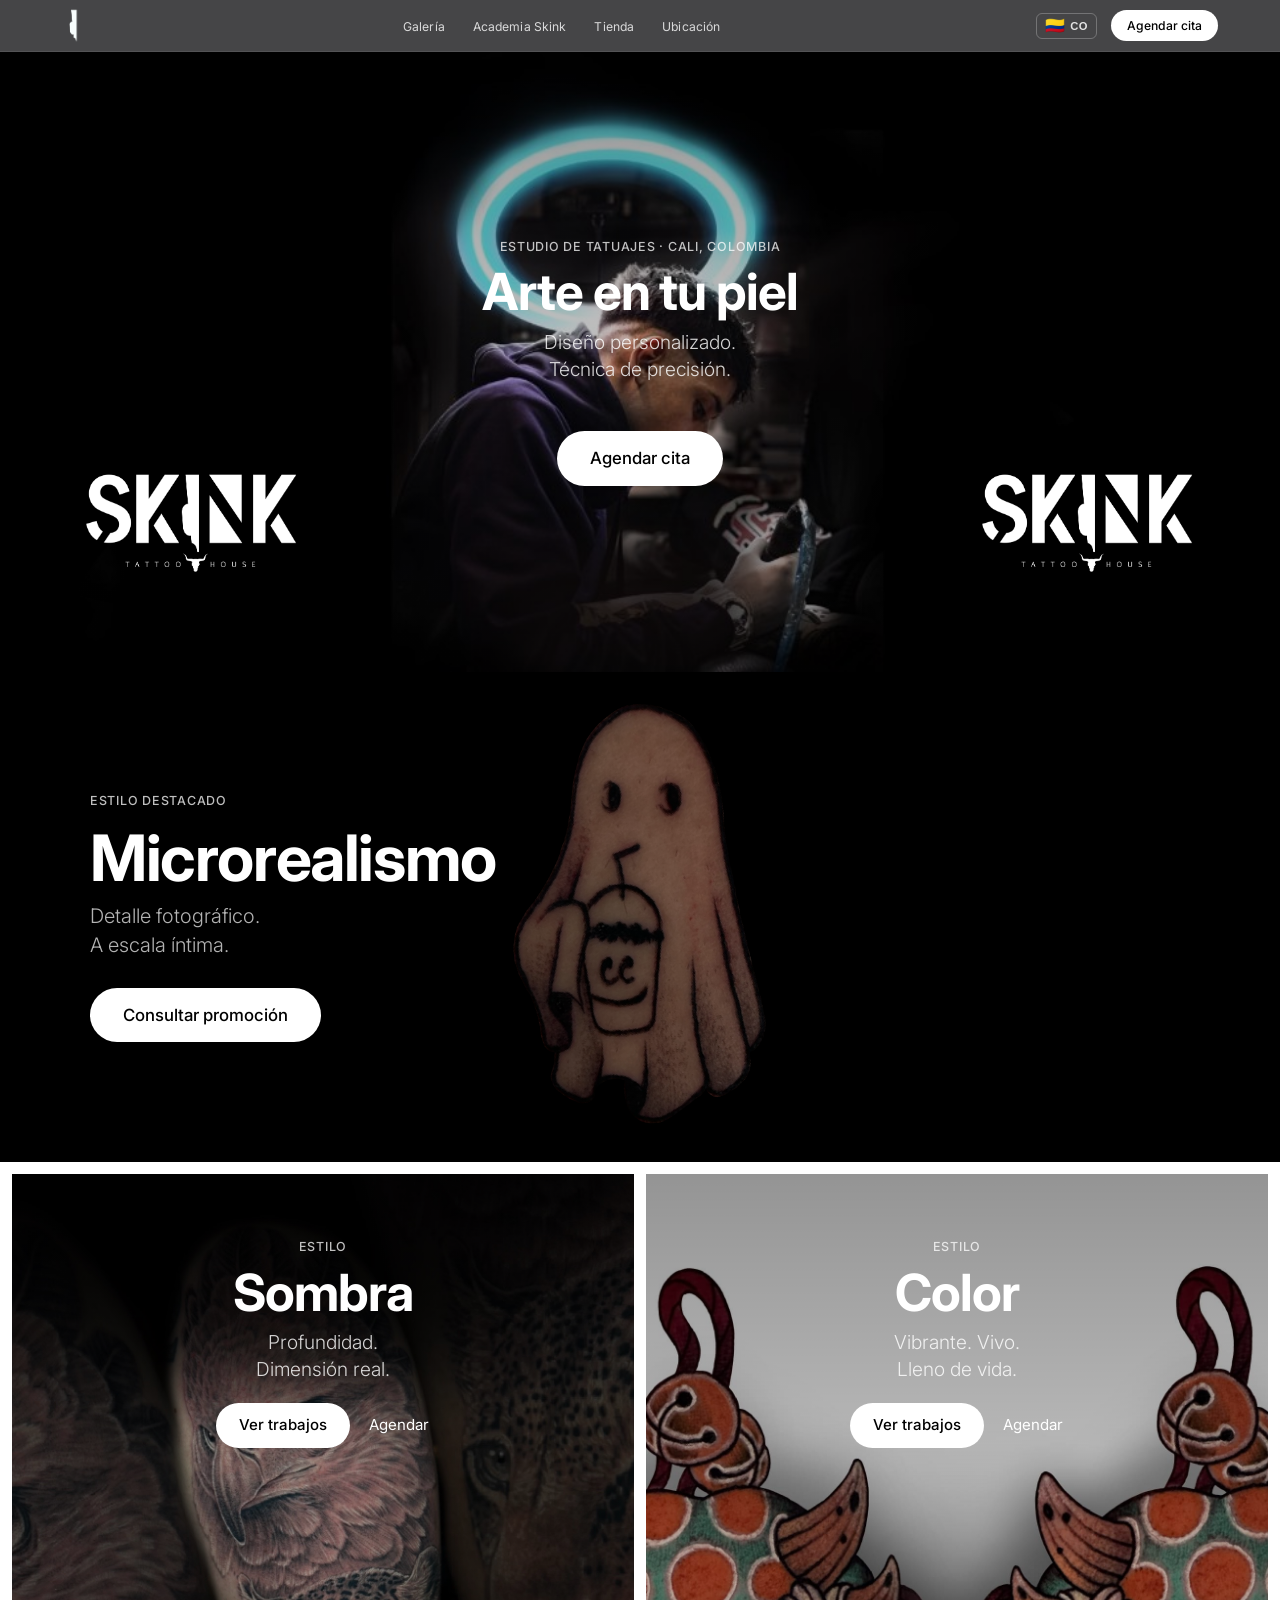
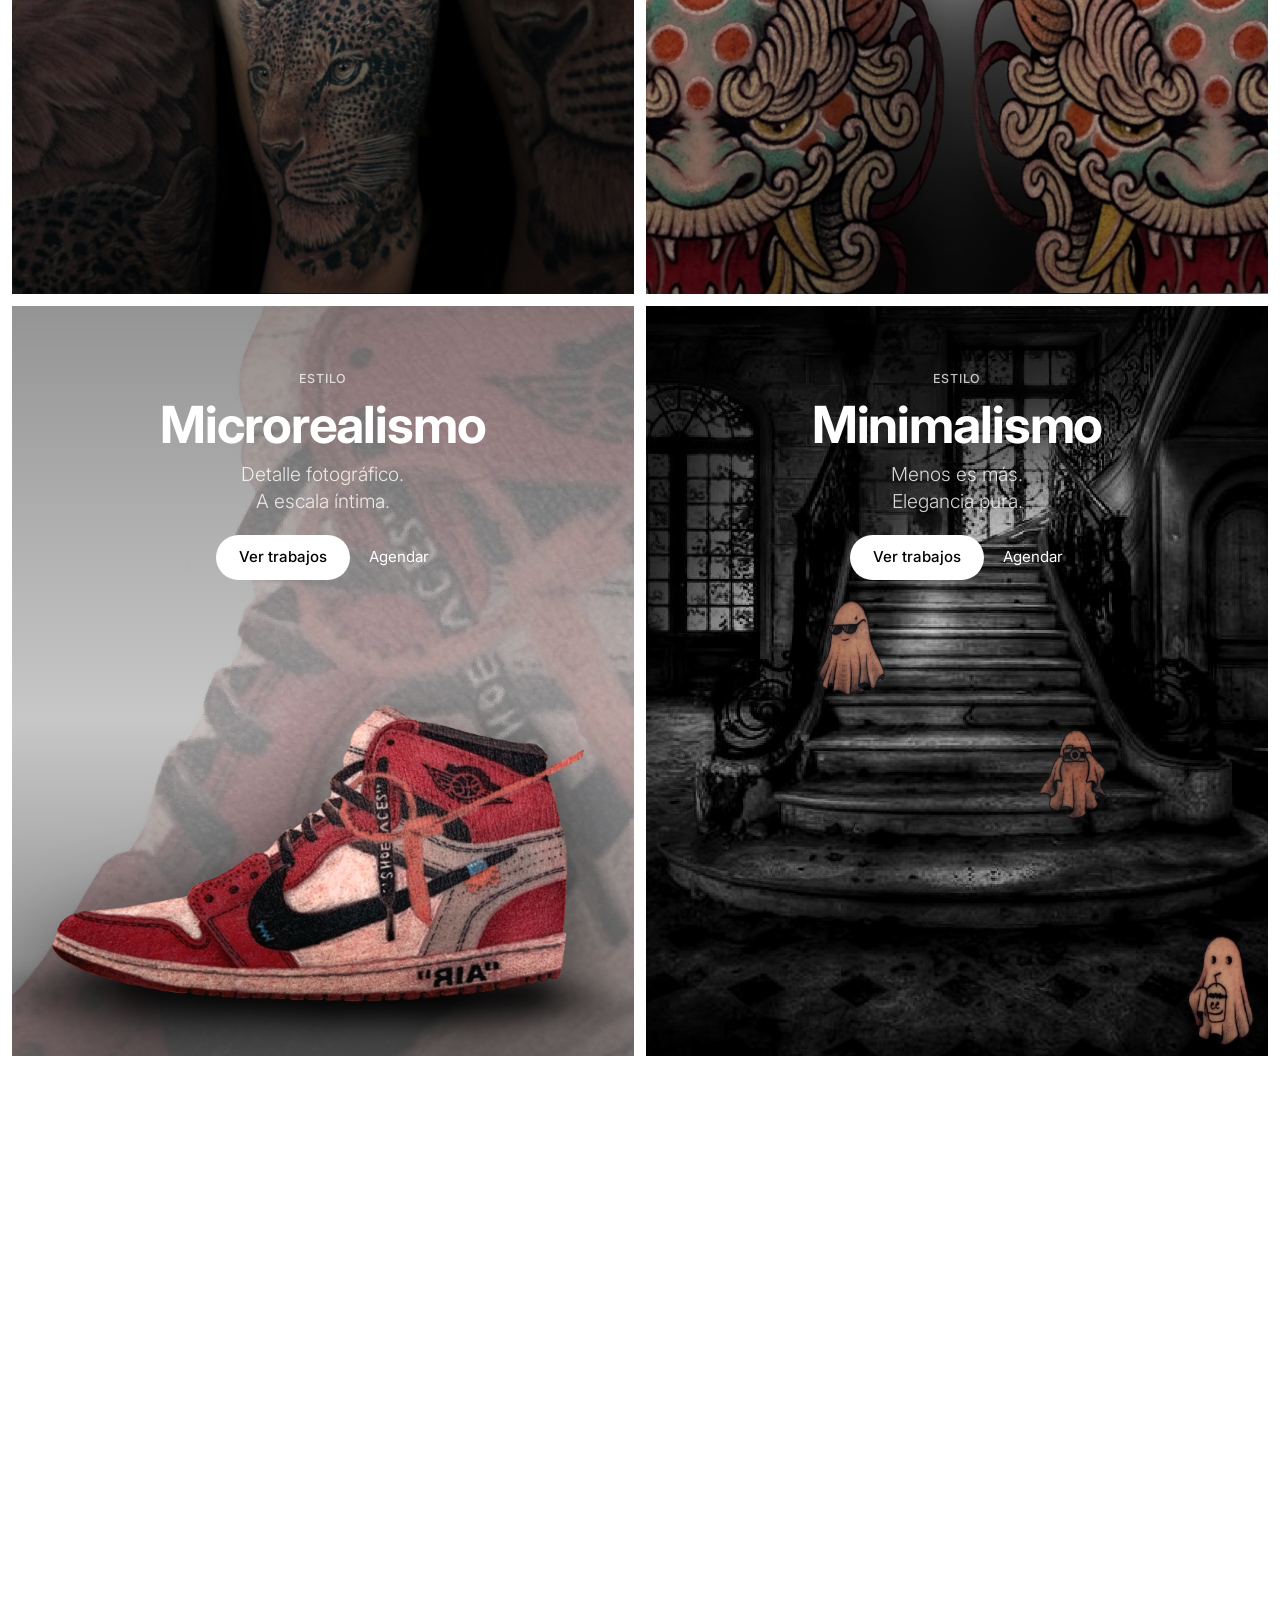
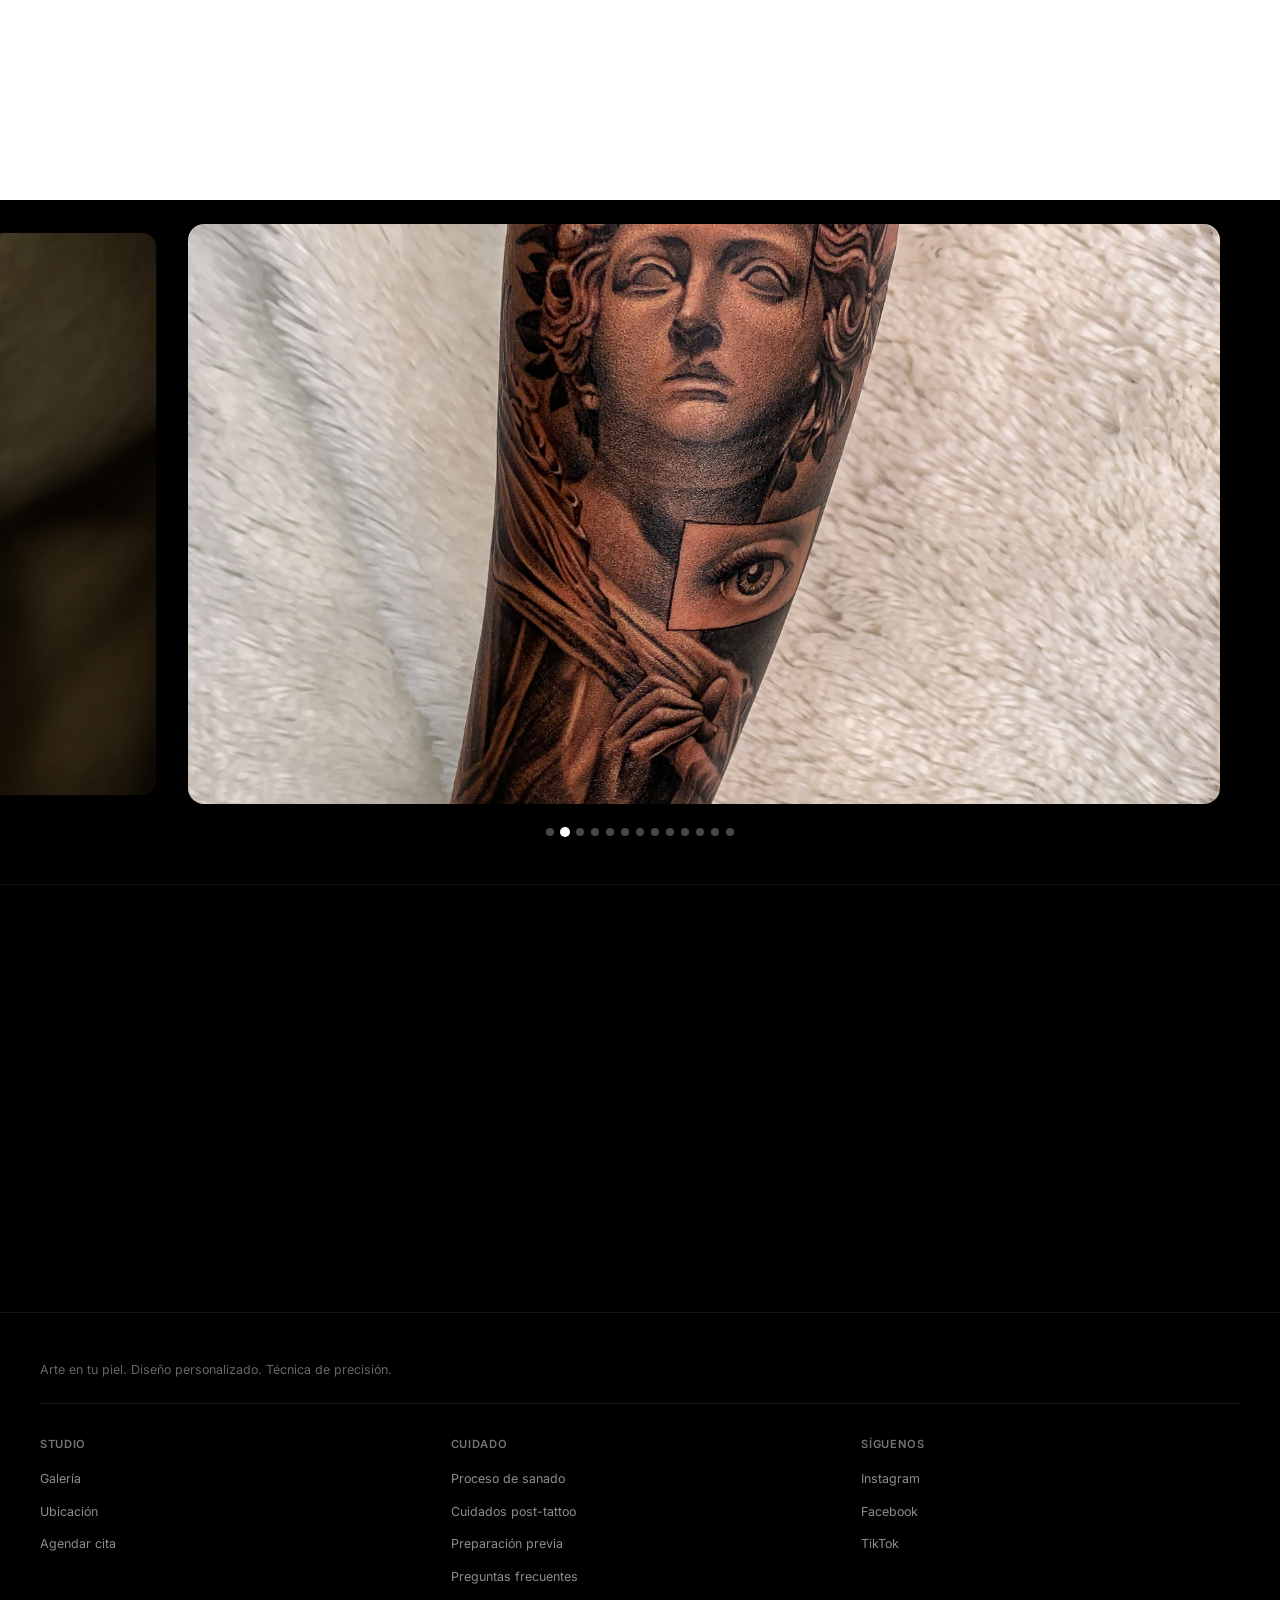
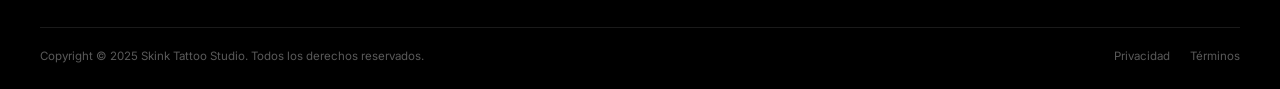
==== commit be2c6f61: "se mejora el seo del sitio" ====
--- a/index.html
+++ b/index.html
@@ -8,23 +8,50 @@
 
   <!-- SEO -->
   <meta name="description" content="Estudio de tatuajes en Cali con diseño personalizado. BlackWork, Color, Microrealismo y más estilos. Artistas profesionales. ¡Agenda tu cita gratis!">
-  <meta name="keywords" content="tatuajes Cali, estudio de tatuajes, tatuajes personalizados, blackwork, color, microrealismo, tatuajes Colombia">
+  <meta name="keywords" content="tatuajes Cali, estudio de tatuajes Cali, tatuajes personalizados Cali, tatuador Cali, blackwork Cali, microrealismo Cali, tatuajes Colombia, estudio tatuajes Valle del Cauca">
+  <meta name="robots" content="index, follow">
+  <link rel="canonical" href="https://skinktattohouse.com">
+
+  <!-- Geo -->
+  <meta name="geo.region" content="CO-VAC">
+  <meta name="geo.placename" content="Cali, Valle del Cauca, Colombia">
+  <meta name="geo.position" content="3.4516;-76.5320">
+  <meta name="ICBM" content="3.4516, -76.5320">
 
   <!-- Open Graph -->
   <meta property="og:title" content="SKINK TATTOO HOUSE - Estudio de Tatuajes en Cali">
-  <meta property="og:description" content="Estudio de tatuajes profesional con diseño personalizado">
-  <meta property="og:image" content="https://skinktattohouse.com/resources/home/logo-skink.png">
+  <meta property="og:description" content="Estudio de tatuajes profesional en Cali. BlackWork, Color, Microrealismo y más. Artistas especializados. ¡Agenda tu cita gratis!">
+  <meta property="og:image" content="https://skinktattohouse.com/resources/home/logo_skink_portada.PNG">
+  <meta property="og:image:width" content="1200">
+  <meta property="og:image:height" content="630">
   <meta property="og:url" content="https://skinktattohouse.com">
   <meta property="og:type" content="website">
+  <meta property="og:locale" content="es_CO">
+  <meta property="og:site_name" content="Skink Tattoo House">
+
+  <!-- Twitter Card -->
+  <meta name="twitter:card" content="summary_large_image">
+  <meta name="twitter:title" content="SKINK TATTOO HOUSE - Estudio de Tatuajes en Cali">
+  <meta name="twitter:description" content="Estudio de tatuajes en Cali. BlackWork, Color, Microrealismo. ¡Agenda gratis!">
+  <meta name="twitter:image" content="https://skinktattohouse.com/resources/home/logo_skink_portada.PNG">
+
+  <!-- Favicon -->
+  <link rel="icon" type="image/png" href="/resources/home/logo_navbar.png">
+  <link rel="apple-touch-icon" href="/resources/home/logo_navbar.png">
 
   <!-- Schema Markup -->
   <script type="application/ld+json">
   {
     "@context": "https://schema.org",
-    "@type": "LocalBusiness",
+    "@type": "TattooShop",
+    "@id": "https://skinktattohouse.com/#business",
     "name": "SKINK TATTOO HOUSE",
-    "image": "https://skinktattohouse.com/resources/home/logo-skink.png",
-    "description": "Estudio de tatuajes profesional en Cali con diseño personalizado",
+    "alternateName": "Skink Tattoo Studio",
+    "image": [
+      "https://skinktattohouse.com/resources/home/logo_skink_portada.PNG",
+      "https://skinktattohouse.com/resources/home/r5.jpg"
+    ],
+    "description": "Estudio de tatuajes profesional en Cali con diseño personalizado. Especialistas en BlackWork, Color, Microrealismo, Realismo, Lettering, Anime y Minimalismo.",
     "address": {
       "@type": "PostalAddress",
       "streetAddress": "Calle 10 #30-72 Local 102",
@@ -33,20 +60,47 @@
       "postalCode": "760001",
       "addressCountry": "CO"
     },
+    "geo": {
+      "@type": "GeoCoordinates",
+      "latitude": 3.4516,
+      "longitude": -76.5320
+    },
     "telephone": "+573104023043",
     "url": "https://skinktattohouse.com",
     "priceRange": "$$",
-    "areaServed": "Cali",
-    "hoursOfOperation": [
+    "currenciesAccepted": "COP",
+    "paymentAccepted": "Cash, Credit Card",
+    "areaServed": {
+      "@type": "City",
+      "name": "Cali",
+      "sameAs": "https://www.wikidata.org/wiki/Q43673"
+    },
+    "hasMap": "https://share.google/bfrcZeiuWPF4H82DL",
+    "openingHoursSpecification": [
       {
         "@type": "OpeningHoursSpecification",
         "dayOfWeek": ["Monday","Tuesday","Wednesday","Thursday","Friday","Saturday"],
         "opens": "10:00",
         "closes": "20:00"
       }
-    ]
+    ],
+    "sameAs": [
+      "https://www.instagram.com/skinktattoohouse/",
+      "https://www.facebook.com/skinktattoohouse",
+      "https://www.tiktok.com/@skinktattoohouse"
+    ],
+    "contactPoint": {
+      "@type": "ContactPoint",
+      "telephone": "+573104023043",
+      "contactType": "customer service",
+      "availableLanguage": ["Spanish"],
+      "contactOption": "TollFree"
+    }
   }
   </script>
+
+  <!-- Preload LCP hero image -->
+  <link rel="preload" as="image" href="resources/home/r5.jpg" fetchpriority="high">
 
   <link rel="stylesheet" href="styles.css">
   <link rel="preconnect" href="https://fonts.googleapis.com">
@@ -162,7 +216,7 @@
       <img src="resources/home/logo_skink_portada.PNG" alt="Skink Tattoo House" class="hero-logo-float hero-logo-float--left">
       <img src="resources/home/logo_skink_portada.PNG" alt="Skink Tattoo House" class="hero-logo-float hero-logo-float--right">
       <div class="card__body card__body--center">
-        <p class="eyebrow eyebrow--light">Skink Tattoo Studio</p>
+        <p class="eyebrow eyebrow--light">Estudio de Tatuajes · Cali, Colombia</p>
         <h1 class="card__title card__title--light" data-i18n="hero.title">Arte en tu piel</h1>
         <p class="card__sub card__sub--light" data-i18n="hero.subtitle">Diseño personalizado.<br>Técnica de precisión.</p>
         <div class="hero-cta">
@@ -310,43 +364,43 @@
         <div class="tpg__track" id="tpg-track">
 
           <div class="tpg__slide">
-            <img src="resources/gallery/2.jpg" alt="Tatuaje realizado en SKINK TATTOO HOUSE, Cali" loading="lazy">
-          </div>
-          <div class="tpg__slide">
-            <img src="resources/gallery/5.jpg" alt="Tatuaje realizado en SKINK TATTOO HOUSE, Cali" loading="lazy">
-          </div>
-          <div class="tpg__slide">
-            <img src="resources/gallery/10.jpg" alt="Tatuaje realizado en SKINK TATTOO HOUSE, Cali" loading="lazy">
-          </div>
-          <div class="tpg__slide">
-            <img src="resources/gallery/12.jpg" alt="Tatuaje realizado en SKINK TATTOO HOUSE, Cali" loading="lazy">
-          </div>
-          <div class="tpg__slide">
-            <img src="resources/gallery/14.jpg" alt="Tatuaje realizado en SKINK TATTOO HOUSE, Cali" loading="lazy">
-          </div>
-          <div class="tpg__slide">
-            <img src="resources/gallery/WhatsApp Image 2026-05-07 at 7.25.38 PM.jpeg" alt="Tatuaje realizado en SKINK TATTOO HOUSE, Cali" loading="lazy">
-          </div>
-          <div class="tpg__slide">
-            <img src="resources/gallery/WhatsApp Image 2026-05-07 at 7.26.08 PM.jpeg" alt="Tatuaje realizado en SKINK TATTOO HOUSE, Cali" loading="lazy">
-          </div>
-          <div class="tpg__slide">
-            <img src="resources/gallery/WhatsApp Image 2026-05-07 at 7.26.09 PM.jpeg" alt="Tatuaje realizado en SKINK TATTOO HOUSE, Cali" loading="lazy">
-          </div>
-          <div class="tpg__slide">
-            <img src="resources/gallery/WhatsApp Image 2026-05-07 at 8.15.31 PM.jpeg" alt="Tatuaje realizado en SKINK TATTOO HOUSE, Cali" loading="lazy">
-          </div>
-          <div class="tpg__slide">
-            <img src="resources/gallery/WhatsApp Image 2026-05-07 at 8.15.31 PM (1).jpeg" alt="Tatuaje realizado en SKINK TATTOO HOUSE, Cali" loading="lazy">
-          </div>
-          <div class="tpg__slide">
-            <img src="resources/gallery/WhatsApp Image 2026-05-07 at 8.15.31 PM (2).jpeg" alt="Tatuaje realizado en SKINK TATTOO HOUSE, Cali" loading="lazy">
-          </div>
-          <div class="tpg__slide">
-            <img src="resources/gallery/WhatsApp Image 2026-05-07 at 8.15.31 PM (3).jpeg" alt="Tatuaje realizado en SKINK TATTOO HOUSE, Cali" loading="lazy">
-          </div>
-          <div class="tpg__slide">
-            <img src="resources/gallery/WhatsApp Image 2026-05-07 at 8.20.56 PM.jpeg" alt="Tatuaje realizado en SKINK TATTOO HOUSE, Cali" loading="lazy">
+            <img src="resources/gallery/2.jpg" alt="Tatuaje blackwork en Cali - Skink Tattoo House" loading="lazy">
+          </div>
+          <div class="tpg__slide">
+            <img src="resources/gallery/5.jpg" alt="Tatuaje a color realizado en Skink Tattoo House, Cali" loading="lazy">
+          </div>
+          <div class="tpg__slide">
+            <img src="resources/gallery/10.jpg" alt="Tatuaje de microrealismo en Cali - Skink Tattoo House" loading="lazy">
+          </div>
+          <div class="tpg__slide">
+            <img src="resources/gallery/12.jpg" alt="Tatuaje realismo en Cali - estudio Skink Tattoo House" loading="lazy">
+          </div>
+          <div class="tpg__slide">
+            <img src="resources/gallery/14.jpg" alt="Tatuaje lettering en Cali - Skink Tattoo House" loading="lazy">
+          </div>
+          <div class="tpg__slide">
+            <img src="resources/gallery/WhatsApp Image 2026-05-07 at 7.25.38 PM.jpeg" alt="Trabajo de tatuaje personalizado en Skink Tattoo House Cali" loading="lazy">
+          </div>
+          <div class="tpg__slide">
+            <img src="resources/gallery/WhatsApp Image 2026-05-07 at 7.26.08 PM.jpeg" alt="Tatuaje de sombra y detalle - Skink Tattoo House Cali" loading="lazy">
+          </div>
+          <div class="tpg__slide">
+            <img src="resources/gallery/WhatsApp Image 2026-05-07 at 7.26.09 PM.jpeg" alt="Tatuaje minimalismo en Cali - Skink Tattoo House" loading="lazy">
+          </div>
+          <div class="tpg__slide">
+            <img src="resources/gallery/WhatsApp Image 2026-05-07 at 8.15.31 PM.jpeg" alt="Tatuaje artístico personalizado en Cali - Skink Tattoo" loading="lazy">
+          </div>
+          <div class="tpg__slide">
+            <img src="resources/gallery/WhatsApp Image 2026-05-07 at 8.15.31 PM (1).jpeg" alt="Diseño de tatuaje único en Cali - Skink Tattoo House" loading="lazy">
+          </div>
+          <div class="tpg__slide">
+            <img src="resources/gallery/WhatsApp Image 2026-05-07 at 8.15.31 PM (2).jpeg" alt="Tatuaje de precisión en Cali - Skink Tattoo House" loading="lazy">
+          </div>
+          <div class="tpg__slide">
+            <img src="resources/gallery/WhatsApp Image 2026-05-07 at 8.15.31 PM (3).jpeg" alt="Arte en tatuajes en Cali Colombia - Skink Tattoo House" loading="lazy">
+          </div>
+          <div class="tpg__slide">
+            <img src="resources/gallery/WhatsApp Image 2026-05-07 at 8.20.56 PM.jpeg" alt="Tatuaje profesional en Cali - Skink Tattoo House" loading="lazy">
           </div>
 
         </div>
